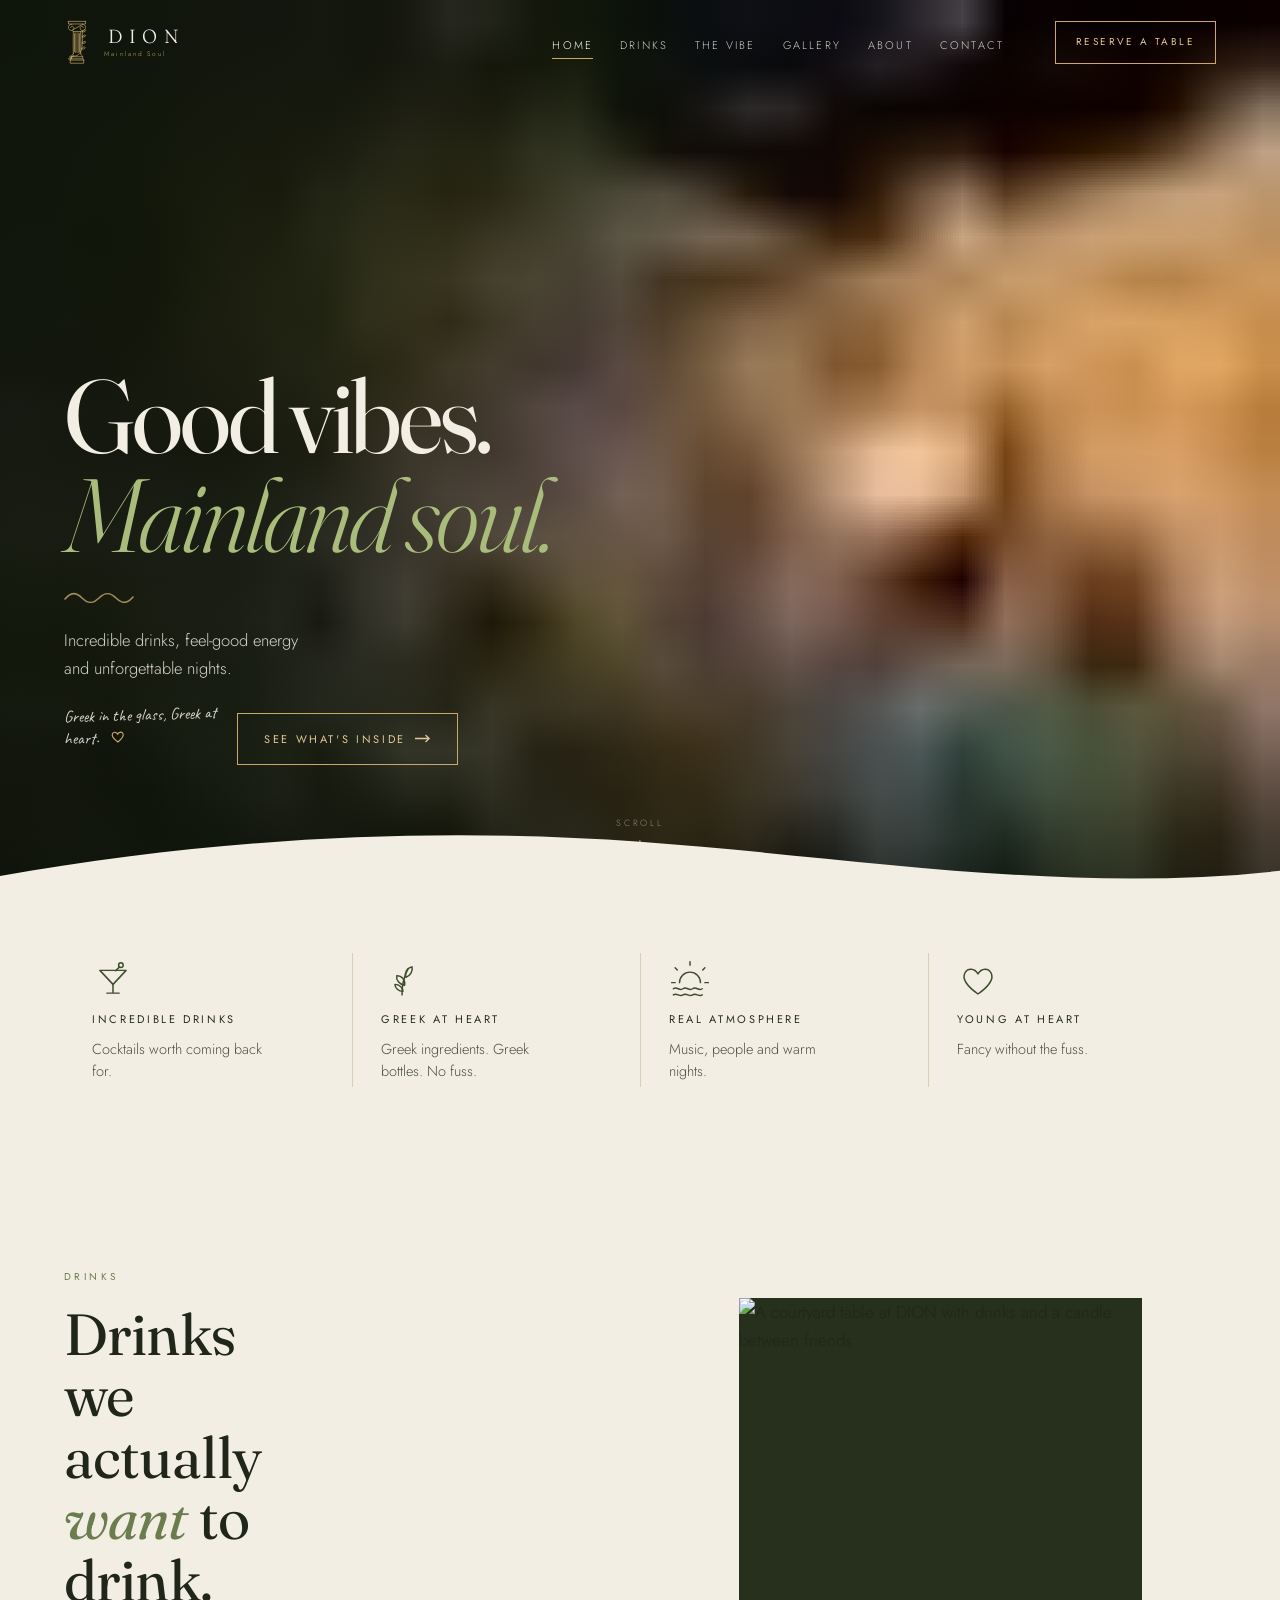
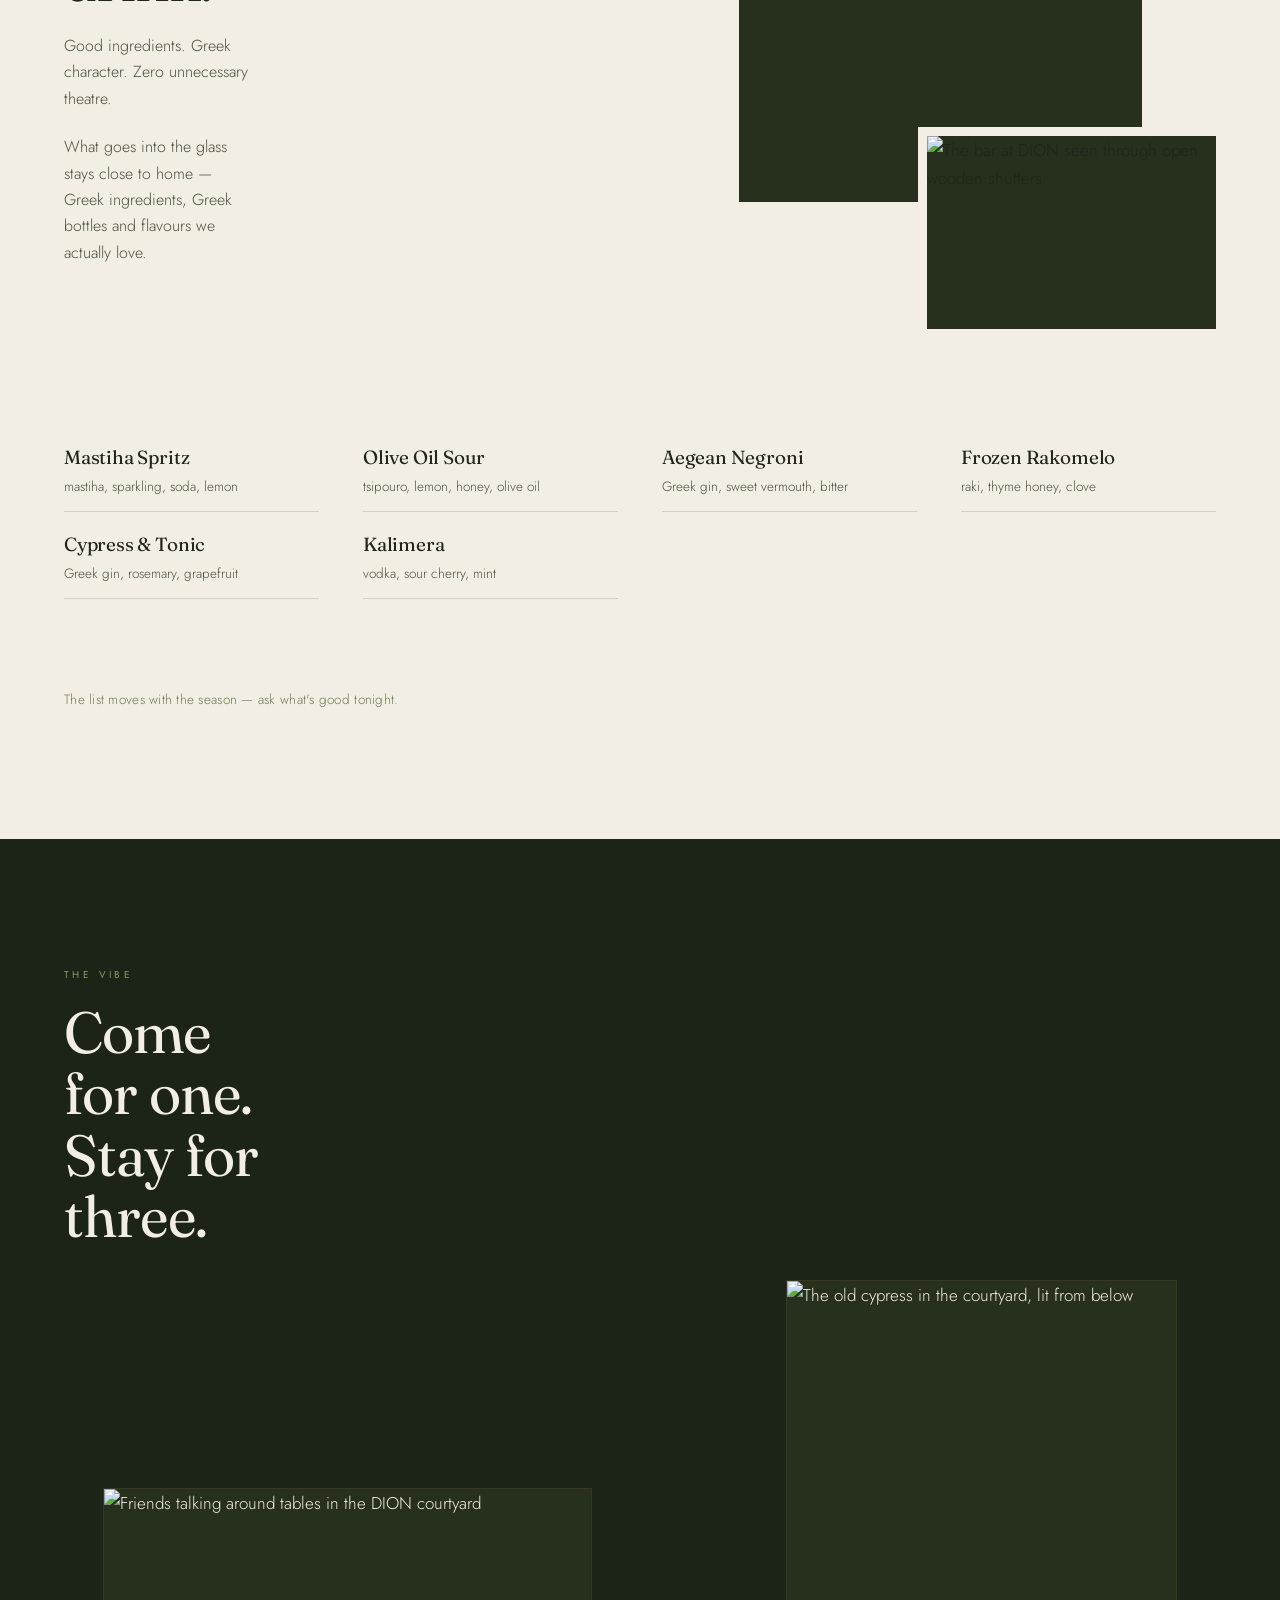
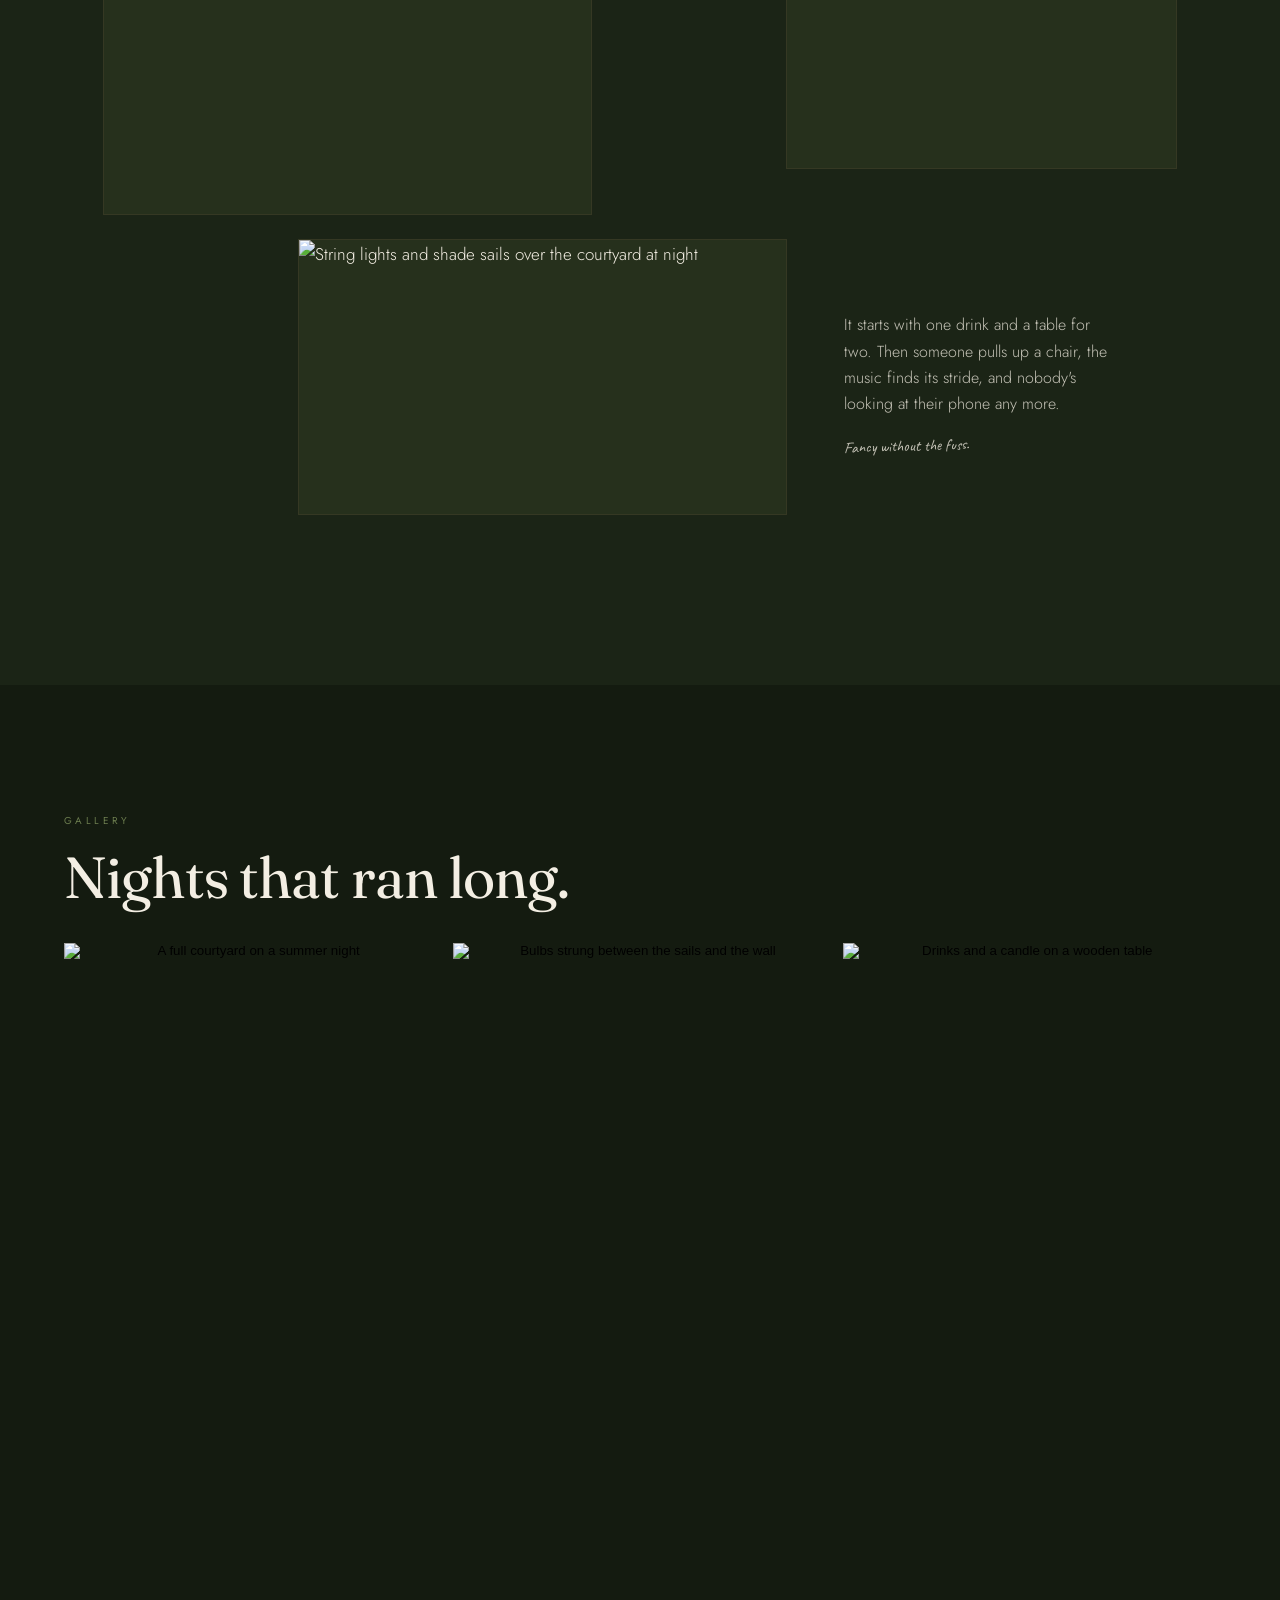
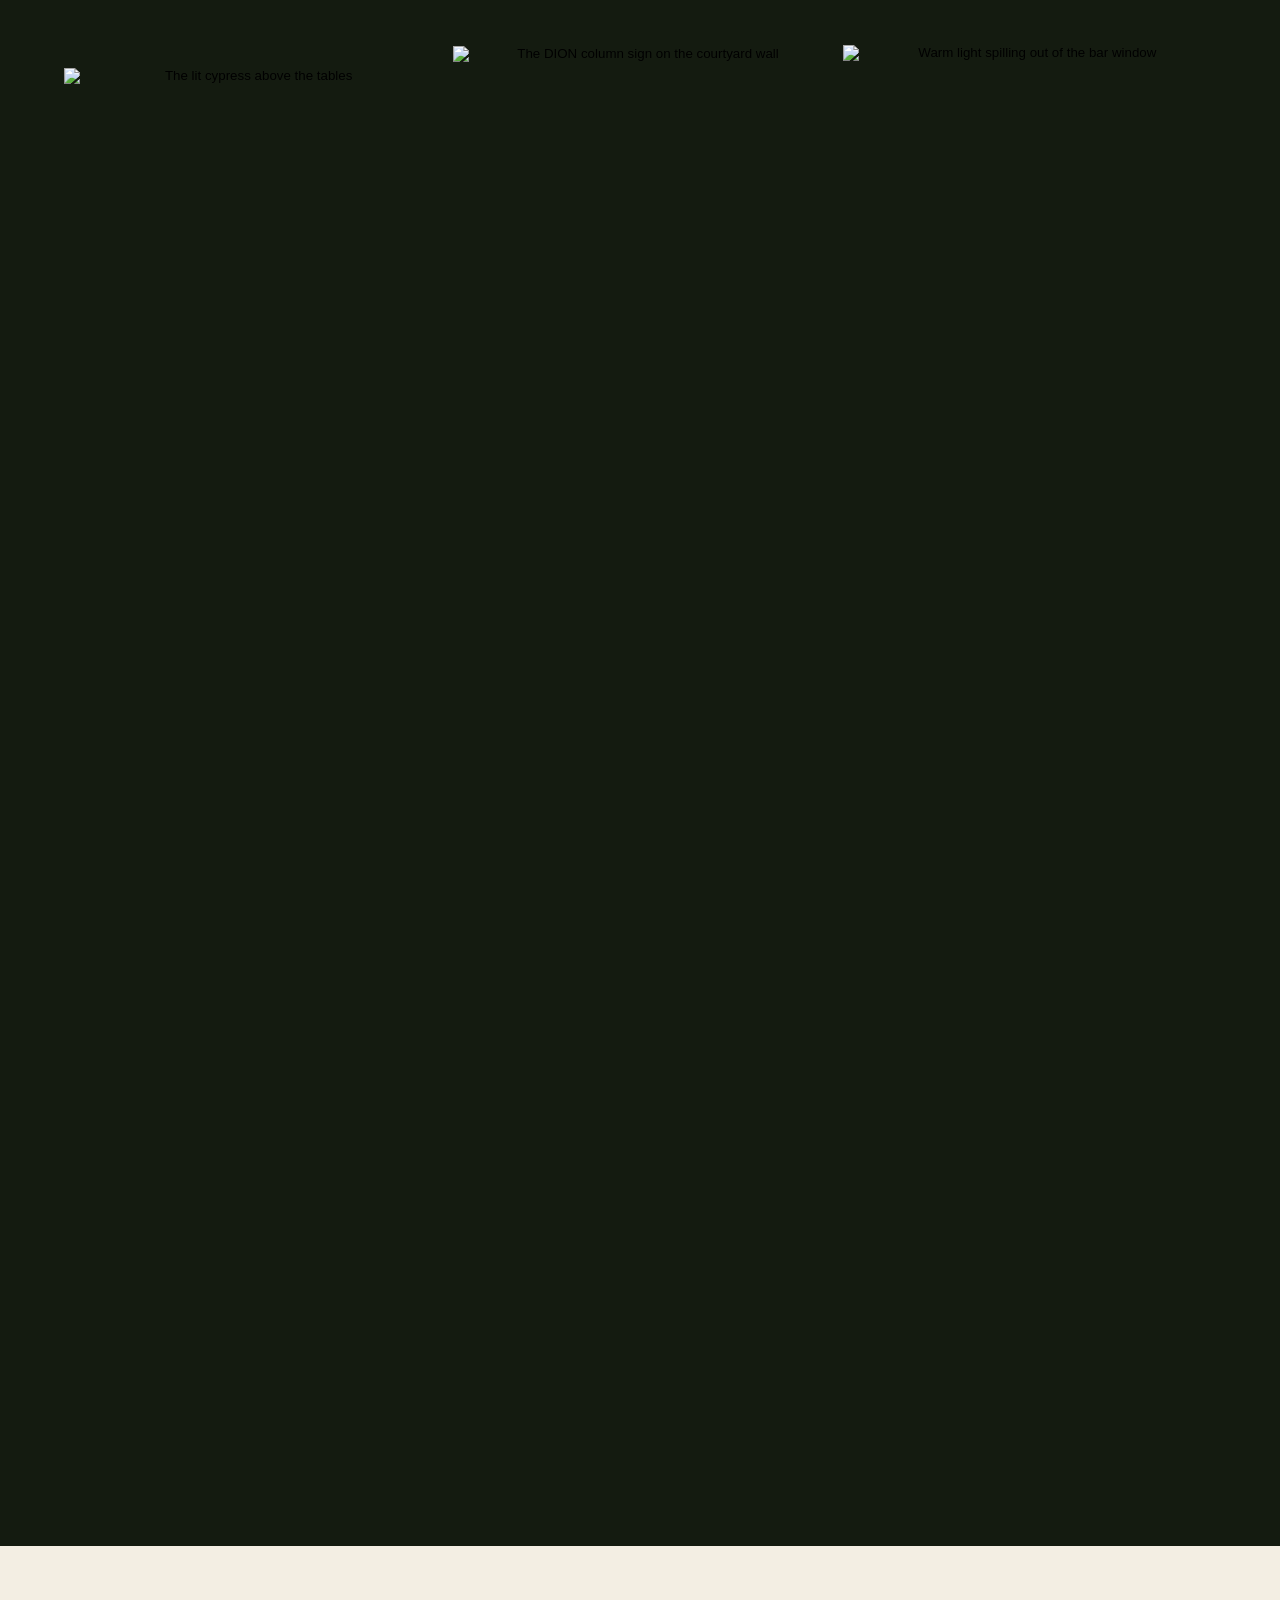
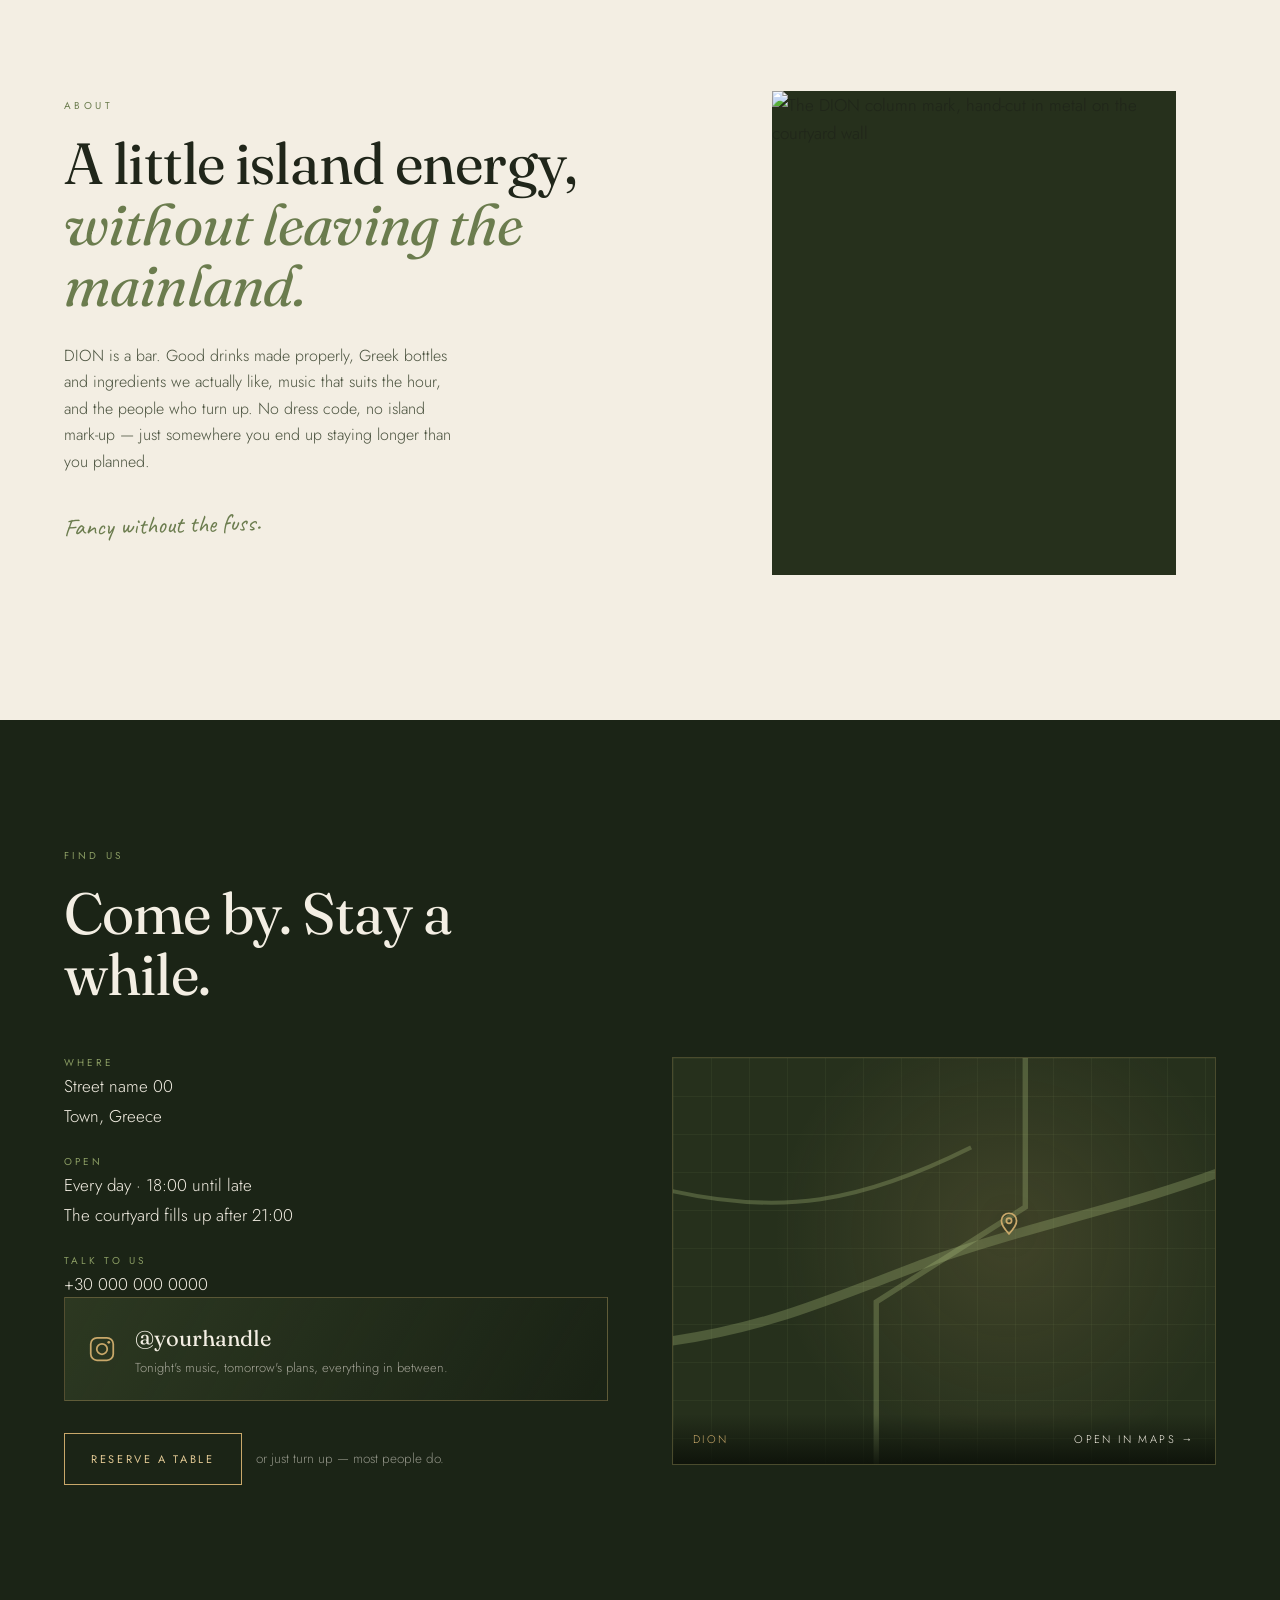
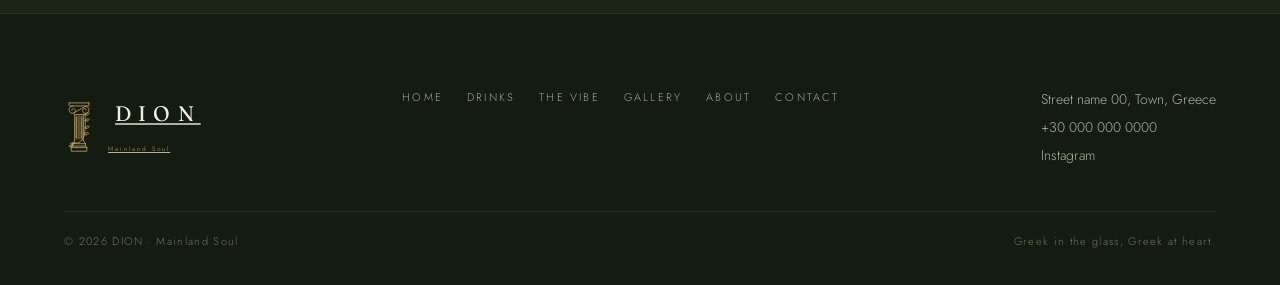
==== index.html @ d7449250 "Add files via upload" ====
<!DOCTYPE html>
<html lang="en">
<head>
<meta charset="utf-8">
<script>document.documentElement.className="js"</script>
<meta name="viewport" content="width=device-width, initial-scale=1, viewport-fit=cover">
<title>DION — Mainland Soul</title>
<meta name="description" content="DION is a bar. Greek drinks, warm nights and good people. Island soul, without leaving the mainland.">
<meta name="theme-color" content="#0B0B0A">
<meta property="og:title" content="DION — Mainland Soul">
<meta property="og:description" content="Incredible drinks, feel-good energy and unforgettable nights.">
<meta property="og:image" content="img/hero-wide-1200.jpg">
<meta property="og:type" content="website">

<!-- Fonts load in the background. Nothing in the entrance depends on them. -->
<link rel="preconnect" href="https://fonts.googleapis.com">
<link rel="preconnect" href="https://fonts.gstatic.com" crossorigin>
<link rel="stylesheet" media="print" onload="this.media='all'"
      href="https://fonts.googleapis.com/css2?family=Fraunces:ital,opsz,wght@0,9..144,300..700;1,9..144,300..600&family=Jost:wght@300;400;500&family=Caveat:wght@500&display=swap">
<noscript><link rel="stylesheet" href="https://fonts.googleapis.com/css2?family=Fraunces:ital,opsz,wght@0,9..144,300..700;1,9..144,300..600&family=Jost:wght@300;400;500&family=Caveat:wght@500&display=swap"></noscript>

<!-- Hero is preloaded, but the entrance never waits on it. -->
<link rel="preload" as="image" href="img/hero-wide.jpg" media="(min-width:1301px)">
<link rel="preload" as="image" href="img/hero-wide-1200.jpg" media="(min-width:641px) and (max-width:1300px)">
<link rel="preload" as="image" href="img/hero-mobile.jpg" media="(max-width:640px)">

<style>
/* ═══════════════════════════════════════════════════════════════════════
   DION — single file. Order matters: entrance styles come first so the
   first paint needs nothing but this stylesheet.
   ═══════════════════════════════════════════════════════════════════════ */

/* ── TOKENS ──────────────────────────────────────────────────────────── */
:root{
  --black:#0B0B0A;
  --olive-950:#141B10;
  --olive-900:#1B2416;
  --olive-800:#26301C;
  --olive-600:#3D4C2C;
  --olive-400:#6B7C4E;
  --sage:#A9BC7B;          /* the friendly green text */
  --sage-dim:#8A9C63;
  --cream:#F3EEE3;
  --cream-2:#E8E1D1;
  --cream-3:#D8CFB9;
  --gold:#C9A86A;
  --gold-lt:#E2C994;
  --gold-dim:#8E7645;
  --ink:#20261A;
  --ink-soft:#4A523E;

  --serif:"Fraunces",Georgia,"Times New Roman",serif;
  --sans:"Jost","Avenir Next","Helvetica Neue",Arial,sans-serif;
  --hand:"Caveat","Bradley Hand",cursive;

  --wrap:1280px;
  --gutter:clamp(20px,5vw,64px);

  /* ─────────────── INTRO TIMING — single source of truth ─────────────── */
  --s1:.40s;   /* abacus + volutes            */
  --s2:.70s;   /* diagonal, neck, shaft       */
  --s3:.95s;   /* flutes                      */
  --s4:1.15s;  /* base                        */
  --s5:1.35s;  /* olive branch                */
  --s6:1.55s;  /* leaves                      */
  --stroke-dur:.55s;
  --word-at:2.05s;
  --word-dur:.75s;
  --doors-at:2.85s;
  --doors-dur:1.15s;
  --door-ease:cubic-bezier(.76,0,.24,1);
  --intro-play:running;      /* JS flips this to `paused` while the hero loads */
}

*,*::before,*::after{box-sizing:border-box}
html{-webkit-text-size-adjust:100%}
body{margin:0;background:var(--olive-900);color:var(--ink);font-family:var(--sans);font-weight:300;
     font-size:clamp(15px,.42vw + 14px,17px);line-height:1.65;overflow-x:hidden}
img{max-width:100%;display:block}
a{color:inherit}
:focus-visible{outline:2px solid var(--gold-lt);outline-offset:3px;border-radius:2px}

/* ═══ 1. THE ENTRANCE ════════════════════════════════════════════════════
   The seed fragment is plain HTML + CSS. If the JavaScript never arrives,
   the whole sequence still runs and still cleans itself up.            */

.entrance{position:fixed;inset:0;z-index:100;display:flex;background:var(--black);
  animation:introRetire 0s linear calc(var(--doors-at) + var(--doors-dur)) forwards;
  animation-play-state:var(--intro-play)}
@keyframes introRetire{to{visibility:hidden;pointer-events:none}}
.entrance.is-done{opacity:0;pointer-events:none;transition:opacity .4s ease}

.door{position:relative;flex:1 0 50%;height:100%;overflow:hidden;background:var(--black);
  animation-duration:var(--doors-dur);animation-delay:var(--doors-at);
  animation-timing-function:var(--door-ease);animation-fill-mode:forwards;
  animation-play-state:var(--intro-play)}
.door--l{animation-name:doorL}
.door--r{animation-name:doorR;transform:translateX(-1px)}   /* kills the centre hairline */
@keyframes doorL{to{transform:translateX(-100.5%)}}
@keyframes doorR{to{transform:translateX(100.5%)}}

/* Both doors carry an identical copy of the mark, pinned to the centre of
   the viewport and clipped by the door. They split when the doors part. */
.door__art{position:absolute;top:50%;width:min(170px,40vw,22vh);
  transform:translate(-50%,-50%);text-align:center}
.door--l .door__art{left:100%}
.door--r .door__art{left:0}

.mark{display:block;width:100%;height:auto;overflow:visible;
  filter:drop-shadow(0 0 7px rgba(201,168,106,.28)) drop-shadow(0 0 22px rgba(201,168,106,.12))}
.door__art{color:var(--gold)}
.mark path{fill:none;stroke:currentColor;stroke-width:2.2;stroke-linecap:round;stroke-linejoin:round;
  vector-effect:non-scaling-stroke}
.draw path{stroke-dasharray:100;stroke-dashoffset:100;
  animation:draw var(--stroke-dur) cubic-bezier(.55,.06,.28,1) both}
.draw .seed{stroke-dashoffset:0;animation:none}   /* visible on the very first paint */
@keyframes draw{to{stroke-dashoffset:0}}
.draw .s1{animation-delay:var(--s1)}
.draw .s2{animation-delay:var(--s2)}
.draw .s3{animation-delay:var(--s3)}
.draw .s4{animation-delay:var(--s4)}
.draw .s5{animation-delay:var(--s5)}
.draw .s6{animation-delay:var(--s6)}

.intro-word{position:absolute;left:50%;top:100%;width:max-content;
  margin-top:clamp(16px,3vh,30px);transform:translateX(-50%);opacity:0;
  animation:wordIn var(--word-dur) cubic-bezier(.2,.7,.3,1) var(--word-at) forwards}
@keyframes wordIn{from{opacity:0;transform:translate(-50%,10px);filter:blur(4px)}
                  to{opacity:1;transform:translate(-50%,0);filter:none}}
.intro-word b{display:block;font-family:var(--serif);font-weight:400;color:var(--gold-lt);
  font-size:clamp(26px,5.4vw,42px);letter-spacing:.42em;text-indent:.42em;line-height:1}
.intro-word i{display:flex;align-items:center;justify-content:center;gap:10px;margin-top:12px;
  font-family:var(--sans);font-style:normal;font-weight:400;color:var(--gold);
  font-size:clamp(8px,1.5vw,10px);letter-spacing:.36em;text-indent:.36em;white-space:nowrap}
.intro-word i::before,.intro-word i::after{content:"";width:clamp(14px,4vw,30px);height:1px;
  background:currentColor;opacity:.55}

.skip{position:fixed;right:max(18px,env(safe-area-inset-right));bottom:max(18px,env(safe-area-inset-bottom));
  z-index:101;background:none;border:0;padding:10px 4px;cursor:pointer;
  font-family:var(--sans);font-size:10px;letter-spacing:.28em;color:var(--gold-dim);
  opacity:0;animation:skipIn .5s ease .9s forwards}
.skip:hover{color:var(--gold-lt)}
@keyframes skipIn{to{opacity:1}}

/* Reduced motion: no drawing, no doors. Mark, then a quiet fade. */
@media (prefers-reduced-motion:reduce){
  .draw path{animation:none;stroke-dashoffset:0}
  .intro-word{animation:none;opacity:1}
  .door{animation:none}
  .hero__media{animation:none}
  .entrance{animation:rmFade .7s ease 1.15s forwards}
  @keyframes rmFade{to{opacity:0;visibility:hidden;pointer-events:none}}
}

/* ═══ 2. SHARED FURNITURE ═══════════════════════════════════════════════ */
.wrap{width:100%;max-width:var(--wrap);margin-inline:auto;padding-inline:var(--gutter)}
.eyebrow{font-size:10px;letter-spacing:.34em;text-transform:uppercase;font-weight:400;
  color:var(--olive-400);margin:0 0 18px}
.section{padding-block:clamp(72px,10vw,132px)}
.section--cream{background:var(--cream);color:var(--ink)}
.section--olive{background:var(--olive-900);color:var(--cream)}
.section--olive .eyebrow{color:var(--sage-dim)}
h1,h2,h3{font-family:var(--serif);font-weight:400;letter-spacing:-.015em;margin:0}
h2{font-size:clamp(30px,5.2vw,58px);line-height:1.06}
h3{font-size:clamp(19px,2vw,24px);line-height:1.2}
.lede{max-width:46ch;font-size:clamp(16px,1.1vw,19px);color:var(--ink-soft)}
.section--olive .lede{color:rgba(243,238,227,.72)}
.hand{font-family:var(--hand);font-size:clamp(19px,2.2vw,25px);color:var(--sage);
  line-height:1.35;transform:rotate(-1.6deg);display:inline-block}

.btn{display:inline-flex;align-items:center;gap:.85em;font-family:var(--sans);font-size:11px;
  font-weight:400;letter-spacing:.24em;text-transform:uppercase;text-decoration:none;
  padding:16px 26px;border:1px solid var(--gold);color:var(--gold-lt);background:none;
  cursor:pointer;transition:background .35s ease,color .35s ease,border-color .35s ease}
.btn:hover{background:var(--gold);color:var(--olive-900);border-color:var(--gold)}
.btn svg{transition:transform .35s ease}
.btn:hover svg{transform:translateX(5px)}
.btn--dark{border-color:var(--olive-600);color:var(--olive-800)}
.btn--dark:hover{background:var(--olive-800);color:var(--cream);border-color:var(--olive-800)}

/* ═══ 3. NAVIGATION ═════════════════════════════════════════════════════ */
.nav{position:fixed;top:0;left:0;right:0;z-index:60;display:flex;align-items:center;
  gap:24px;padding:18px var(--gutter);padding-top:max(18px,env(safe-area-inset-top));
  transition:background .45s ease,backdrop-filter .45s ease,padding .45s ease;color:var(--cream)}
.nav.is-stuck{background:rgba(20,27,16,.93);backdrop-filter:blur(9px);padding-block:12px}
.nav__brand{display:flex;align-items:center;gap:12px;text-decoration:none;margin-right:auto}
.nav__brand svg{width:26px;height:auto;color:var(--gold);flex:none}
.nav__brand span{font-family:var(--serif);font-size:19px;letter-spacing:.34em;text-indent:.34em;
  color:var(--cream);line-height:1}
.nav__brand small{display:block;font-family:var(--sans);font-size:6.5px;letter-spacing:.3em;
  text-indent:.3em;color:var(--gold);margin-top:5px}
.nav__links{display:flex;gap:clamp(14px,2.1vw,30px);list-style:none;margin:0;padding:0}
.nav__links a{position:relative;text-decoration:none;font-size:11px;letter-spacing:.2em;
  text-transform:uppercase;padding-block:6px;color:rgba(243,238,227,.86);transition:color .3s}
.nav__links a::after{content:"";position:absolute;left:0;right:0;bottom:0;height:1px;
  background:var(--gold);transform:scaleX(0);transform-origin:left;transition:transform .4s cubic-bezier(.4,0,.2,1)}
.nav__links a:hover,.nav__links a[aria-current]{color:#fff}
.nav__links a:hover::after,.nav__links a[aria-current]::after{transform:scaleX(1)}
.nav__cta{white-space:nowrap;padding:12px 20px;font-size:10px}
.nav__links .nav__cta{display:none}
.nav__burger{display:none;width:42px;height:42px;border:1px solid rgba(243,238,227,.3);
  background:none;cursor:pointer;padding:0;align-items:center;justify-content:center}
.nav__burger span{display:block;width:17px;height:1px;background:var(--cream);position:relative}
.nav__burger span::before,.nav__burger span::after{content:"";position:absolute;left:0;width:17px;
  height:1px;background:var(--cream);transition:transform .3s}
.nav__burger span::before{top:-5px}.nav__burger span::after{top:5px}
body.menu-open .nav__burger span{background:transparent}
body.menu-open .nav__burger span::before{transform:translateY(5px) rotate(45deg)}
body.menu-open .nav__burger span::after{transform:translateY(-5px) rotate(-45deg)}

@media (max-width:900px){
  .nav__cta{display:none}
  .nav__burger{display:flex}
  .nav__links{position:fixed;inset:0;flex-direction:column;justify-content:center;align-items:center;
    gap:26px;background:var(--olive-950);opacity:0;visibility:hidden;transition:opacity .4s ease,visibility .4s;
    z-index:-1}
  body.menu-open .nav__links{opacity:1;visibility:visible}
  .nav__links a{font-size:15px;letter-spacing:.28em}
  .nav__links li:last-child{margin-top:14px}
  .nav__links .btn{display:inline-flex}
}

/* ═══ 4. HERO ═══════════════════════════════════════════════════════════ */
.hero{position:relative;min-height:100svh;display:flex;align-items:flex-end;
  background:var(--olive-950);overflow:hidden;isolation:isolate}
@supports not (min-height:100svh){.hero{min-height:100vh}}
.hero__media{position:absolute;inset:0;z-index:-2;
  background:#2a2118 center/cover no-repeat;   /* blurred 1KB placeholder, set inline */
  animation:enterZoom var(--doors-dur) var(--door-ease) var(--doors-at) both;
  animation-play-state:var(--intro-play)}
@keyframes enterZoom{from{transform:scale(1.025)}to{transform:scale(1)}}
.hero__media img{width:100%;height:100%;object-fit:cover;object-position:62% 55%}
.js .hero__media img{opacity:0;transition:opacity .9s ease}
.hero__media img.is-loaded{opacity:1}
.hero::before{content:"";position:absolute;inset:0;z-index:-1;
  background:linear-gradient(100deg,rgba(15,21,11,.96) 0%,rgba(17,24,13,.9) 26%,rgba(20,27,16,.55) 48%,rgba(20,27,16,.06) 68%,transparent 82%)}
.hero::after{content:"";position:absolute;inset:0;z-index:-1;
  background:linear-gradient(to top,rgba(12,17,9,.75),transparent 34%)}
.hero__inner{position:relative;width:100%;max-width:var(--wrap);margin-inline:auto;
  padding:0 var(--gutter) clamp(72px,13vh,132px);padding-top:22vh}
.hero h1{color:var(--cream);font-size:clamp(46px,8.4vw,104px);line-height:.96;letter-spacing:-.03em}
.hero h1 em{display:block;font-style:italic;color:var(--sage);font-weight:300}
.squiggle{display:block;width:74px;height:12px;margin:26px 0 24px;color:var(--gold);opacity:.8}
.hero p{max-width:24ch;color:rgba(243,238,227,.88);font-size:clamp(16px,1.3vw,19px);margin:0 0 22px}
.hero .hand{margin-bottom:34px}
.hero .hand svg{display:inline-block;width:15px;height:15px;margin-left:7px;vertical-align:-1px;
  color:var(--gold)}
.scroll-cue{position:absolute;left:50%;bottom:26px;transform:translateX(-50%);z-index:2;
  font-size:9px;letter-spacing:.3em;text-transform:uppercase;color:rgba(243,238,227,.5);
  display:flex;flex-direction:column;align-items:center;gap:9px;text-decoration:none}
.scroll-cue::after{content:"";width:1px;height:34px;background:linear-gradient(var(--gold),transparent);
  animation:cue 2.4s ease-in-out infinite}
@keyframes cue{0%,100%{opacity:.25;transform:scaleY(.55);transform-origin:top}
               50%{opacity:1;transform:scaleY(1);transform-origin:top}}
@media (max-width:900px){
  .hero{align-items:flex-end}
  .hero::before{background:linear-gradient(to top,rgba(14,20,10,.95) 12%,rgba(16,22,12,.72) 42%,rgba(16,22,12,.2) 70%,rgba(10,14,8,.45) 100%)}
  .hero__inner{padding-top:16vh;padding-bottom:96px}
  .hero p{max-width:32ch}
  .scroll-cue{display:none}
}

/* ═══ 5. FEATURE STRIP ══════════════════════════════════════════════════ */
.strip{position:relative;background:var(--cream);margin-top:-1px}
.strip__curve{display:block;width:100%;height:clamp(38px,6vw,80px);margin-top:calc(clamp(38px,6vw,80px) * -1);
  position:relative;z-index:1;color:var(--cream)}
.strip__grid{display:grid;grid-template-columns:repeat(4,1fr);gap:0;
  padding-block:clamp(30px,4.2vw,54px)}
.feat{padding:6px clamp(14px,2.2vw,34px);display:flex;flex-direction:column;align-items:flex-start;gap:12px}
.feat + .feat{border-left:1px solid var(--cream-3)}
.feat svg{width:42px;height:42px;color:var(--olive-600);flex:none}
.feat h3{font-family:var(--sans);font-size:11px;font-weight:400;letter-spacing:.24em;
  text-transform:uppercase;color:var(--olive-800)}
.feat p{margin:0;font-size:14.5px;line-height:1.5;color:var(--ink-soft);max-width:22ch}
@media (max-width:820px){
  .strip__grid{grid-template-columns:repeat(2,1fr);row-gap:34px;padding-block:34px}
  .feat + .feat{border-left:0}
  .feat:nth-child(even){border-left:1px solid var(--cream-3)}
  .feat svg{width:34px;height:34px}
}
@media (max-width:420px){
  .feat{padding-inline:10px}
  .feat p{font-size:13.5px}
}

/* ═══ 6. DRINKS ═════════════════════════════════════════════════════════ */
.drinks{display:grid;grid-template-columns:1.05fr .95fr;gap:clamp(30px,5vw,74px);align-items:start}
.drinks__head{max-width:19ch}
.drinks__head h2 em{font-style:italic;color:var(--olive-400)}
.drinks__note{margin:22px 0 0;max-width:34ch;color:var(--ink-soft)}
.drinks__figs{position:relative;padding-top:12px}
.fig{position:relative;overflow:hidden;background:var(--olive-800)}
.fig img{width:100%;height:100%;object-fit:cover;transition:transform 1.1s cubic-bezier(.2,.6,.2,1)}
.fig:hover img{transform:scale(1.045)}
.fig--tall{aspect-ratio:4/5}
.fig--wide{aspect-ratio:3/2}
.drinks__figs .fig--tall{width:78%}
.drinks__figs .fig--wide{width:56%;margin:-16% 0 0 auto;position:relative;z-index:2;
  outline:9px solid var(--cream)}
.list{list-style:none;margin:34px 0 0;padding:0;grid-column:1/-1;
  display:grid;grid-template-columns:repeat(auto-fit,minmax(250px,1fr));gap:2px 44px}
.list li{display:grid;grid-template-columns:1fr auto;gap:3px 16px;align-items:baseline;
  padding:15px 0;border-bottom:1px solid var(--cream-3)}
.list b{font-family:var(--serif);font-weight:400;font-size:19px;letter-spacing:-.01em}
.list em{grid-column:1/2;font-style:normal;font-size:13.5px;line-height:1.45;color:var(--ink-soft)}
.list i{font-style:normal;font-size:13px;letter-spacing:.08em;color:var(--olive-600)}
.list__foot{grid-column:1/-1;margin:26px 0 0;font-size:13.5px;color:var(--olive-400);
  letter-spacing:.02em}
@media (max-width:880px){
  .drinks{grid-template-columns:1fr;gap:34px}
  .drinks__figs{display:flex;gap:12px;padding-top:0}
  .drinks__figs .fig--tall{width:58%}
  .drinks__figs .fig--wide{width:42%;margin:0;outline:0;align-self:flex-end;aspect-ratio:1}
  .list{margin-top:12px}
}

/* ═══ 7. THE VIBE ═══════════════════════════════════════════════════════ */
.vibe{position:relative}
.vibe__head{max-width:20ch;margin-bottom:clamp(34px,5vw,62px)}
.vibe__head h2{color:var(--cream)}
.vibe__grid{display:grid;grid-template-columns:repeat(12,1fr);gap:18px;align-items:end}
.vibe__grid .fig{outline:1px solid rgba(201,168,106,.15)}
.v1{grid-column:1/7;aspect-ratio:3/2}
.v2{grid-column:8/13;aspect-ratio:4/5;transform:translateY(-46px)}
.v3{grid-column:3/9;aspect-ratio:16/9;transform:translateY(-26px);z-index:2}
.vibe__say{grid-column:9/13;align-self:center;padding-bottom:34px}
.vibe__say p{margin:0;color:rgba(243,238,227,.78);font-size:16px;max-width:30ch}
.vibe__say .hand{margin-top:18px}
@media (max-width:880px){
  .vibe__grid{grid-template-columns:1fr 1fr;gap:12px}
  .v1{grid-column:1/3;aspect-ratio:3/2}
  .v2{grid-column:1/2;transform:none}
  .v3{grid-column:2/3;aspect-ratio:4/5;transform:none}
  .vibe__say{grid-column:1/3;padding:8px 0 0}
}

/* ═══ 8. GALLERY ════════════════════════════════════════════════════════ */
.section--gallery{background:var(--olive-950);color:var(--cream);
  padding-block:clamp(72px,10vw,132px)}
.gal{columns:3;column-gap:16px;margin-top:34px}
.gal button{display:block;width:100%;margin:0 0 16px;padding:0;border:0;background:none;
  cursor:zoom-in;break-inside:avoid;overflow:hidden;position:relative}
.gal img{width:100%;transition:transform 1.2s cubic-bezier(.2,.6,.2,1),filter .6s ease;
  filter:saturate(.96)}
.gal button:hover img{transform:scale(1.05);filter:saturate(1.06)}
@media (max-width:880px){.gal{columns:2;column-gap:10px}.gal button{margin-bottom:10px}}

.lightbox{position:fixed;inset:0;z-index:90;display:flex;align-items:center;justify-content:center;
  background:rgba(8,10,7,.94);padding:22px;opacity:0;visibility:hidden;transition:opacity .35s ease,visibility .35s}
.lightbox.is-open{opacity:1;visibility:visible}
.lightbox img{max-width:100%;max-height:88vh;object-fit:contain;box-shadow:0 30px 90px rgba(0,0,0,.6)}
.lightbox button{position:absolute;top:16px;right:20px;background:none;border:0;color:var(--cream);
  font-size:26px;line-height:1;cursor:pointer;padding:10px}

/* ═══ 9. ABOUT ══════════════════════════════════════════════════════════ */
.about{display:grid;grid-template-columns:1.1fr .9fr;gap:clamp(30px,6vw,80px);align-items:center}
.about h2{max-width:15ch}
.about h2 em{font-style:italic;color:var(--olive-400)}
.about__body p{max-width:44ch}
.about__body .hand{margin-top:18px;color:var(--olive-400)}
.about .fig{aspect-ratio:5/6}
@media (max-width:880px){.about{grid-template-columns:1fr;gap:28px}.about .fig{aspect-ratio:3/2}}

/* ═══ 10. CONTACT ═══════════════════════════════════════════════════════ */
.contact{display:grid;grid-template-columns:1fr 1fr;gap:clamp(28px,5vw,64px)}
.facts{list-style:none;margin:0;padding:0;display:grid;gap:26px}
.facts li{display:grid;gap:5px}
.facts dt,.facts h3{font-family:var(--sans);font-size:10px;letter-spacing:.3em;text-transform:uppercase;
  color:var(--sage-dim);font-weight:400}
.facts p,.facts a{margin:0;color:var(--cream);text-decoration:none;font-size:17px;line-height:1.5}
.facts a:hover{color:var(--gold-lt)}
.ig{display:flex;align-items:center;gap:18px;padding:22px;text-decoration:none;
  border:1px solid rgba(201,168,106,.32);background:linear-gradient(120deg,rgba(61,76,44,.5),rgba(20,27,16,.2));
  transition:border-color .4s ease,transform .4s ease,background .4s ease}
.ig:hover{border-color:var(--gold);transform:translateY(-2px);background:linear-gradient(120deg,rgba(61,76,44,.75),rgba(20,27,16,.3))}
.ig svg{width:30px;height:30px;color:var(--gold);flex:none}
.ig b{display:block;font-family:var(--serif);font-size:22px;font-weight:400;color:var(--cream)}
.ig span{font-size:13px;color:rgba(243,238,227,.62)}
.map{display:block;position:relative;overflow:hidden;aspect-ratio:4/3;text-decoration:none;
  border:1px solid rgba(201,168,106,.22);background:
    radial-gradient(circle at 62% 44%,rgba(201,168,106,.16),transparent 58%),var(--olive-800)}
.map__grid{position:absolute;inset:0;opacity:.5;
  background-image:linear-gradient(rgba(169,188,123,.13) 1px,transparent 1px),
                   linear-gradient(90deg,rgba(169,188,123,.13) 1px,transparent 1px);
  background-size:38px 38px}
.map__road{position:absolute;inset:0;color:rgba(169,188,123,.3)}
.map__pin{position:absolute;top:44%;left:62%;transform:translate(-50%,-100%);color:var(--gold);
  display:flex;flex-direction:column;align-items:center;gap:6px}
.map__pin svg{width:26px;height:26px;filter:drop-shadow(0 3px 10px rgba(0,0,0,.5))}
.map__label{position:absolute;left:0;right:0;bottom:0;padding:16px 20px;display:flex;
  justify-content:space-between;align-items:baseline;gap:14px;
  background:linear-gradient(transparent,rgba(12,17,9,.9));color:var(--cream);
  font-size:11px;letter-spacing:.22em;text-transform:uppercase}
.map__label em{font-style:normal;color:var(--gold)}
.contact__cta{margin-top:32px;display:flex;flex-wrap:wrap;gap:14px;align-items:center}
@media (max-width:880px){.contact{grid-template-columns:1fr}}

/* ═══ 11. FOOTER ════════════════════════════════════════════════════════ */
.foot{background:var(--olive-950);color:rgba(243,238,227,.7);
  padding:clamp(46px,6vw,74px) 0 34px;border-top:1px solid rgba(201,168,106,.14)}
.foot__top{display:flex;flex-wrap:wrap;gap:38px 60px;justify-content:space-between}
.foot__brand{display:flex;align-items:center;gap:14px}
.foot__brand svg{width:30px;color:var(--gold)}
.foot__brand b{display:block;font-family:var(--serif);font-weight:400;font-size:21px;
  letter-spacing:.34em;text-indent:.34em;color:var(--cream)}
.foot__brand small{font-size:6.5px;letter-spacing:.3em;text-indent:.3em;color:var(--gold)}
.foot nav{display:flex;flex-wrap:wrap;gap:8px 24px}
.foot nav a{text-decoration:none;font-size:11px;letter-spacing:.2em;text-transform:uppercase;
  color:rgba(243,238,227,.66)}
.foot nav a:hover{color:var(--gold-lt)}
.foot__col{display:grid;gap:5px;font-size:14px}
.foot__col a{text-decoration:none}
.foot__col a:hover{color:var(--gold-lt)}
.foot__base{margin-top:44px;padding-top:20px;border-top:1px solid rgba(243,238,227,.09);
  display:flex;flex-wrap:wrap;gap:8px 20px;justify-content:space-between;
  font-size:11px;letter-spacing:.12em;color:rgba(243,238,227,.42)}

/* ═══ 12. REVEALS ═══════════════════════════════════════════════════════ */
.rv{opacity:0;transform:translateY(14px);
  transition:opacity .9s cubic-bezier(.2,.7,.3,1),transform .9s cubic-bezier(.2,.7,.3,1)}
.rv.in{opacity:1;transform:none}
.rv:nth-child(2){transition-delay:.07s}
.rv:nth-child(3){transition-delay:.14s}
.rv:nth-child(4){transition-delay:.21s}
@media (prefers-reduced-motion:reduce){
  .rv{opacity:1;transform:none;transition:none}
  .fig img,.gal img{transition:none}
  .scroll-cue::after{animation:none}
  html{scroll-behavior:auto}
}
@media (prefers-reduced-motion:no-preference){html{scroll-behavior:smooth}}
.rv-fade{opacity:0;transition:opacity 1.1s cubic-bezier(.2,.7,.3,1) .1s}
.rv-fade.in{opacity:1}
@media (prefers-reduced-motion:reduce){.rv-fade{opacity:1;transition:none}}
.contact{margin-top:clamp(30px,4vw,52px)}
.intro-lock{overflow:hidden}
.intro-over .hero__media{animation:none}
.gal button:focus-visible{outline-offset:-4px}
</style>
</head>
<body>

<!-- ═══ THE MARK ═══════════════════════════════════════════════════════════
     Traced from the real DION sign on the courtyard wall. If you have the
     original vector from whoever made the sign, replace the paths in this
     one <symbol> and in the two .door__art copies below.              ═══ -->
<svg width="0" height="0" style="position:absolute" aria-hidden="true"><symbol id="dion-mark" viewBox="0 0 100 190">
  <g fill="none" stroke="currentColor" stroke-width="2.6" stroke-linecap="round" stroke-linejoin="round">
    <path d="M17 13 H83"/><path d="M83 13 V23 H17 V13"/>
    <path d="M30 24 C22 24 17 29 17 36 C17 43 22 48 29 48 C34 48 38 44 38 39 C38 35 35 32 31 32 C28 32 26 34 26 37"/>
    <path d="M70 24 C78 24 83 29 83 36 C83 43 78 48 71 48 C66 48 62 44 62 39 C62 35 65 32 69 32 C72 32 74 34 74 37"/>
    <path d="M31 47 L69 26"/><path d="M35 52 H65"/>
    <path d="M36 52 C35 76 35 112 36 138"/><path d="M64 52 C65 76 65 112 64 138"/>
    <path d="M43 57 V133 M50 57 V133 M57 57 V133 M40 61 V129 M60 61 V129"/>
    <path d="M35 138 C33 143 31 146 28 149 H72 C69 146 67 143 65 138"/>
    <path d="M28 149 V157 H72 V149"/><path d="M28 157 C27 159 26 161 24 162 M72 157 C73 159 74 161 76 162"/>
    <path d="M24 162 H76 M24 162 V174 H76 V162"/>
    <path d="M36 146 C50 150 64 138 68 118 C72 98 71 70 70 50"/>
    <path d="M68 118 C73 111 79 110 82 114 C78 120 72 122 68 118 Z"/>
    <path d="M70 96 C75 89 81 88 84 92 C80 98 74 100 70 96 Z"/>
    <path d="M70 72 C75 65 81 64 84 68 C80 74 74 76 70 72 Z"/>
    <path d="M70 52 C75 45 81 44 84 48 C80 54 74 56 70 52 Z"/>
    <path d="M36 146 C31 149 27 154 26 159"/>
    <path d="M33 148 C29 144 24 145 22 149 C26 153 31 152 33 148 Z"/>
    <path d="M28 155 C24 152 19 153 17 157 C21 161 26 160 28 155 Z"/>
  </g>
</symbol></svg>

<!-- ═══ THE ENTRANCE ═══════════════════════════════════════════════════════
     Two doors, each holding an identical half of the mark. The .seed paths
     are drawn by the browser on the first paint — no JavaScript, no image
     request. Keep the two copies identical.                           ═══ -->
<div class="entrance" id="entrance" role="presentation">

  <div class="door door--l">
    <div class="door__art">
      <svg class="mark draw" viewBox="0 0 100 190" aria-hidden="true">
        <path class="seed" pathLength="100" d="M17 13 H83"/>
        <path class="seed" pathLength="100" d="M70 24 C78 24 83 29 83 36"/>
        <path class="s1" pathLength="100" d="M83 13 V23 H17 V13"/>
        <path class="s1" pathLength="100" d="M83 36 C83 43 78 48 71 48 C66 48 62 44 62 39 C62 35 65 32 69 32 C72 32 74 34 74 37"/>
        <path class="s1" pathLength="100" d="M30 24 C22 24 17 29 17 36 C17 43 22 48 29 48 C34 48 38 44 38 39 C38 35 35 32 31 32 C28 32 26 34 26 37"/>
        <path class="s2" pathLength="100" d="M31 47 L69 26"/>
        <path class="s2" pathLength="100" d="M35 52 H65"/>
        <path class="s2" pathLength="100" d="M36 52 C35 76 35 112 36 138"/>
        <path class="s2" pathLength="100" d="M64 52 C65 76 65 112 64 138"/>
        <path class="s3" pathLength="100" d="M43 57 V133 M50 57 V133 M57 57 V133 M40 61 V129 M60 61 V129"/>
        <path class="s4" pathLength="100" d="M35 138 C33 143 31 146 28 149 H72 C69 146 67 143 65 138"/>
        <path class="s4" pathLength="100" d="M28 149 V157 H72 V149"/>
        <path class="s4" pathLength="100" d="M28 157 C27 159 26 161 24 162 M72 157 C73 159 74 161 76 162"/>
        <path class="s4" pathLength="100" d="M24 162 H76 M24 162 V174 H76 V162"/>
        <path class="s5" pathLength="100" d="M36 146 C50 150 64 138 68 118 C72 98 71 70 70 50"/>
        <path class="s5" pathLength="100" d="M36 146 C31 149 27 154 26 159"/>
        <path class="s6" pathLength="100" d="M68 118 C73 111 79 110 82 114 C78 120 72 122 68 118 Z"/>
        <path class="s6" pathLength="100" d="M70 96 C75 89 81 88 84 92 C80 98 74 100 70 96 Z"/>
        <path class="s6" pathLength="100" d="M70 72 C75 65 81 64 84 68 C80 74 74 76 70 72 Z"/>
        <path class="s6" pathLength="100" d="M70 52 C75 45 81 44 84 48 C80 54 74 56 70 52 Z"/>
        <path class="s6" pathLength="100" d="M33 148 C29 144 24 145 22 149 C26 153 31 152 33 148 Z"/>
        <path class="s6" pathLength="100" d="M28 155 C24 152 19 153 17 157 C21 161 26 160 28 155 Z"/>
      </svg>
      <div class="intro-word"><b>DION</b><i>Mainland Soul</i></div>
    </div>
  </div>

  <div class="door door--r">
    <div class="door__art">
      <svg class="mark draw" viewBox="0 0 100 190" aria-hidden="true">
        <path class="seed" pathLength="100" d="M17 13 H83"/>
        <path class="seed" pathLength="100" d="M70 24 C78 24 83 29 83 36"/>
        <path class="s1" pathLength="100" d="M83 13 V23 H17 V13"/>
        <path class="s1" pathLength="100" d="M83 36 C83 43 78 48 71 48 C66 48 62 44 62 39 C62 35 65 32 69 32 C72 32 74 34 74 37"/>
        <path class="s1" pathLength="100" d="M30 24 C22 24 17 29 17 36 C17 43 22 48 29 48 C34 48 38 44 38 39 C38 35 35 32 31 32 C28 32 26 34 26 37"/>
        <path class="s2" pathLength="100" d="M31 47 L69 26"/>
        <path class="s2" pathLength="100" d="M35 52 H65"/>
        <path class="s2" pathLength="100" d="M36 52 C35 76 35 112 36 138"/>
        <path class="s2" pathLength="100" d="M64 52 C65 76 65 112 64 138"/>
        <path class="s3" pathLength="100" d="M43 57 V133 M50 57 V133 M57 57 V133 M40 61 V129 M60 61 V129"/>
        <path class="s4" pathLength="100" d="M35 138 C33 143 31 146 28 149 H72 C69 146 67 143 65 138"/>
        <path class="s4" pathLength="100" d="M28 149 V157 H72 V149"/>
        <path class="s4" pathLength="100" d="M28 157 C27 159 26 161 24 162 M72 157 C73 159 74 161 76 162"/>
        <path class="s4" pathLength="100" d="M24 162 H76 M24 162 V174 H76 V162"/>
        <path class="s5" pathLength="100" d="M36 146 C50 150 64 138 68 118 C72 98 71 70 70 50"/>
        <path class="s5" pathLength="100" d="M36 146 C31 149 27 154 26 159"/>
        <path class="s6" pathLength="100" d="M68 118 C73 111 79 110 82 114 C78 120 72 122 68 118 Z"/>
        <path class="s6" pathLength="100" d="M70 96 C75 89 81 88 84 92 C80 98 74 100 70 96 Z"/>
        <path class="s6" pathLength="100" d="M70 72 C75 65 81 64 84 68 C80 74 74 76 70 72 Z"/>
        <path class="s6" pathLength="100" d="M70 52 C75 45 81 44 84 48 C80 54 74 56 70 52 Z"/>
        <path class="s6" pathLength="100" d="M33 148 C29 144 24 145 22 149 C26 153 31 152 33 148 Z"/>
        <path class="s6" pathLength="100" d="M28 155 C24 152 19 153 17 157 C21 161 26 160 28 155 Z"/>
      </svg>
      <div class="intro-word"><b>DION</b><i>Mainland Soul</i></div>
    </div>
  </div>

</div>
<button class="skip" id="skip" type="button">Skip</button>

<!-- ═══ NAVIGATION ══════════════════════════════════════════════════════ -->
<header class="nav" id="nav">
  <a class="nav__brand" href="#top" aria-label="DION, home">
    <svg viewBox="0 0 100 190" aria-hidden="true"><use href="#dion-mark"/></svg>
    <span>DION<small>Mainland Soul</small></span>
  </a>
  <button class="nav__burger" id="burger" type="button" aria-label="Menu" aria-expanded="false"><span></span></button>
  <ul class="nav__links" id="menu">
    <li><a href="#top">Home</a></li>
    <li><a href="#drinks">Drinks</a></li>
    <li><a href="#vibe">The Vibe</a></li>
    <li><a href="#gallery">Gallery</a></li>
    <li><a href="#about">About</a></li>
    <li><a href="#contact">Contact</a></li>
    <li><a class="btn nav__cta" href="#contact" data-cta>Reserve a table</a></li>
  </ul>
  <a class="btn nav__cta" href="#contact" data-cta>Reserve a table</a>
</header>

<!-- ═══ HERO ═══════════════════════════════════════════════════════════ -->
<main id="top">
<section class="hero" data-nav="#top">
  <picture class="hero__media" id="heroMedia"
           style="background-image:url([data-uri])">
    <source media="(max-width:640px)" srcset="img/hero-mobile.jpg">
    <source media="(max-width:1300px)" srcset="img/hero-wide-1200.jpg">
    <img id="heroImg" src="img/hero-wide.jpg" fetchpriority="high" decoding="async"
         alt="The DION courtyard on a summer night — string lights over full tables and the bar glowing through open shutters">
  </picture>

  <div class="hero__inner">
    <h1>Good vibes.<em>Mainland soul.</em></h1>
    <svg class="squiggle" viewBox="0 0 74 12" fill="none" stroke="currentColor" stroke-width="1.6" stroke-linecap="round" aria-hidden="true">
      <path d="M1 8C7 1 12 1 18 7c6 6 11 6 17 0 6-6 11-6 17 0 6 6 11 6 17-1"/>
    </svg>
    <p>Incredible drinks, feel-good energy and unforgettable nights.</p>
    <p class="hand">Greek in the glass, Greek at heart.
      <svg viewBox="0 0 24 24" fill="none" stroke="currentColor" stroke-width="1.8" aria-hidden="true">
        <path d="M12 21C4 15 2 11 3.6 7.7 5.2 4.4 9.6 4.6 12 8.4c2.4-3.8 6.8-4 8.4-.7C22 11 20 15 12 21Z"/>
      </svg>
    </p>
    <a class="btn" href="#drinks">See what's inside
      <svg width="16" height="9" viewBox="0 0 16 9" fill="none" stroke="currentColor" stroke-width="1.3" aria-hidden="true">
        <path d="M0 4.5h14M10.5 1l3.6 3.5-3.6 3.5"/></svg>
    </a>
  </div>

  <a class="scroll-cue" href="#drinks" aria-hidden="true" tabindex="-1">Scroll</a>
</section>

<!-- ═══ FEATURE STRIP ══════════════════════════════════════════════════ -->
<svg class="strip__curve" viewBox="0 0 1440 90" preserveAspectRatio="none" aria-hidden="true">
  <path fill="currentColor" d="M0 62C240 18 480 4 720 22s480 62 720 34v34H0V62Z"/>
</svg>
<section class="strip">
  <div class="wrap strip__grid">
    <div class="feat rv">
      <svg viewBox="0 0 48 48" fill="none" stroke="currentColor" stroke-width="1.7" stroke-linecap="round" stroke-linejoin="round" aria-hidden="true">
        <path d="M9 13h30L24 29 9 13Z"/><path d="M24 29v9M17 39h14"/><path d="M31.5 9c-1.5 1.5-3 3-4.5 4.5"/><circle cx="33" cy="7" r="2.6"/>
      </svg>
      <h3>Incredible drinks</h3>
      <p>Cocktails worth coming back for.</p>
    </div>
    <div class="feat rv">
      <svg viewBox="0 0 48 48" fill="none" stroke="currentColor" stroke-width="1.7" stroke-linecap="round" stroke-linejoin="round" aria-hidden="true">
        <path d="M24 41c0-11 2-21 7-30"/>
        <path d="M27 30c-6-1-10-6-9-11 6 0 10 5 9 11Z"/>
        <path d="M28.5 21c5-2 8-7 7-12-6 1-9 7-7 12Z"/>
        <path d="M25 37c-5 0-9-4-9-8 5 0 9 4 9 8Z"/>
      </svg>
      <h3>Greek at heart</h3>
      <p>Greek ingredients. Greek bottles. No fuss.</p>
    </div>
    <div class="feat rv">
      <svg viewBox="0 0 48 48" fill="none" stroke="currentColor" stroke-width="1.7" stroke-linecap="round" stroke-linejoin="round" aria-hidden="true">
        <path d="M12 27a12 12 0 0 1 24 0"/><path d="M24 7v-4M9.5 12.5 7 10M38.5 12.5 41 10M7 27H3M45 27h-4"/>
        <path d="M5 34c4-3 7 3 11 0s7 3 11 0 7 3 11 0"/><path d="M5 41c4-3 7 3 11 0s7 3 11 0 7 3 11 0"/>
      </svg>
      <h3>Real atmosphere</h3>
      <p>Music, people and warm nights.</p>
    </div>
    <div class="feat rv">
      <svg viewBox="0 0 48 48" fill="none" stroke="currentColor" stroke-width="1.7" stroke-linecap="round" stroke-linejoin="round" aria-hidden="true">
        <path d="M24 40C10 30 6 22 9 16c3-6 11-6 15 1 4-7 12-7 15-1 3 6-1 14-15 24Z"/>
      </svg>
      <h3>Young at heart</h3>
      <p>Fancy without the fuss.</p>
    </div>
  </div>
</section>

<!-- ═══ DRINKS ═════════════════════════════════════════════════════════ -->
<section class="section section--cream" id="drinks" data-nav="#drinks">
  <div class="wrap drinks">
    <div class="drinks__head rv">
      <p class="eyebrow">Drinks</p>
      <h2>Drinks we actually <em>want</em> to drink.</h2>
      <p class="drinks__note lede">Good ingredients. Greek character. Zero unnecessary theatre.</p>
      <p class="drinks__note lede">What goes into the glass stays close to home — Greek ingredients,
        Greek bottles and flavours we actually love.</p>
    </div>

    <div class="drinks__figs rv">
      <figure class="fig fig--tall">
        <img src="img/g-table.jpg" width="1200" height="686" loading="lazy" decoding="async"
             alt="A courtyard table at DION with drinks and a candle between friends">
      </figure>
      <figure class="fig fig--wide">
        <img src="img/g-bar.jpg" width="900" height="869" loading="lazy" decoding="async"
             alt="The bar at DION seen through open wooden shutters">
      </figure>
    </div>

    <ul class="list" id="drinkList"></ul>
    <p class="list__foot" id="drinkFoot"></p>
  </div>
</section>

<!-- ═══ THE VIBE ═══════════════════════════════════════════════════════ -->
<section class="section section--olive" id="vibe" data-nav="#vibe">
  <div class="wrap">
    <div class="vibe__head rv">
      <p class="eyebrow">The vibe</p>
      <h2>Come for one. Stay for three.</h2>
    </div>
    <div class="vibe__grid">
      <figure class="fig v1 rv">
        <img src="img/g-crowd.jpg" width="1200" height="709" loading="lazy" decoding="async"
             alt="Friends talking around tables in the DION courtyard">
      </figure>
      <figure class="fig v2 rv-fade">
        <img src="img/g-tree.jpg" width="900" height="1350" loading="lazy" decoding="async"
             alt="The old cypress in the courtyard, lit from below">
      </figure>
      <figure class="fig v3 rv-fade">
        <img src="img/g-lights.jpg" width="1200" height="687" loading="lazy" decoding="async"
             alt="String lights and shade sails over the courtyard at night">
      </figure>
      <div class="vibe__say rv">
        <p>It starts with one drink and a table for two. Then someone pulls up a chair,
          the music finds its stride, and nobody's looking at their phone any more.</p>
        <p class="hand">Fancy without the fuss.</p>
      </div>
    </div>
  </div>
</section>

<!-- ═══ GALLERY ════════════════════════════════════════════════════════ -->
<section class="section section--gallery" id="gallery" data-nav="#gallery">
  <div class="wrap">
    <p class="eyebrow rv">Gallery</p>
    <h2 class="rv" style="max-width:16ch">Nights that ran long.</h2>
    <div class="gal">
      <button type="button" data-full="img/g-crowd.jpg"><img src="img/g-crowd.jpg" width="1200" height="709" loading="lazy" decoding="async" alt="A full courtyard on a summer night"></button>
      <button type="button" data-full="img/g-tree.jpg"><img src="img/g-tree.jpg" width="900" height="1350" loading="lazy" decoding="async" alt="The lit cypress above the tables"></button>
      <button type="button" data-full="img/g-lights.jpg"><img src="img/g-lights.jpg" width="1200" height="687" loading="lazy" decoding="async" alt="Bulbs strung between the sails and the wall"></button>
      <button type="button" data-full="img/g-sign.jpg"><img src="img/g-sign.jpg" width="900" height="707" loading="lazy" decoding="async" alt="The DION column sign on the courtyard wall"></button>
      <button type="button" data-full="img/g-table.jpg"><img src="img/g-table.jpg" width="1200" height="686" loading="lazy" decoding="async" alt="Drinks and a candle on a wooden table"></button>
      <button type="button" data-full="img/g-bar.jpg"><img src="img/g-bar.jpg" width="900" height="869" loading="lazy" decoding="async" alt="Warm light spilling out of the bar window"></button>
    </div>
  </div>
</section>

<!-- ═══ ABOUT ══════════════════════════════════════════════════════════ -->
<section class="section section--cream" id="about" data-nav="#about">
  <div class="wrap about">
    <div class="about__body rv">
      <p class="eyebrow">About</p>
      <h2>A little island energy, <em>without leaving the mainland.</em></h2>
      <p class="lede" style="margin-top:26px">DION is a bar. Good drinks made properly, Greek bottles
        and ingredients we actually like, music that suits the hour, and the people who turn up.
        No dress code, no island mark-up — just somewhere you end up staying longer than you planned.</p>
      <p class="hand">Fancy without the fuss.</p>
    </div>
    <figure class="fig rv">
      <img src="img/g-sign.jpg" width="900" height="707" loading="lazy" decoding="async"
           alt="The DION column mark, hand-cut in metal on the courtyard wall">
    </figure>
  </div>
</section>

<!-- ═══ CONTACT ════════════════════════════════════════════════════════ -->
<section class="section section--olive" id="contact" data-nav="#contact">
  <div class="wrap">
    <p class="eyebrow rv">Find us</p>
    <h2 class="rv" style="color:var(--cream);max-width:13ch">Come by. Stay a while.</h2>

    <div class="contact">
      <div class="rv">
        <ul class="facts">
          <li><h3>Where</h3>
            <p id="cAddr1">Street name 00</p>
            <p id="cAddr2">Town, Greece</p></li>
          <li><h3>Open</h3>
            <p id="cHours1">Every day · 18:00 until late</p>
            <p id="cHours2">The courtyard fills up after 21:00</p></li>
          <li><h3>Talk to us</h3>
            <a id="cPhone" href="tel:+300000000000">+30 000 000 0000</a></li>
        </ul>

        <a class="ig" id="cIg" href="https://instagram.com/" target="_blank" rel="noopener">
          <svg viewBox="0 0 24 24" fill="none" stroke="currentColor" stroke-width="1.4" aria-hidden="true">
            <rect x="3" y="3" width="18" height="18" rx="5"/><circle cx="12" cy="12" r="4.2"/><circle cx="17.4" cy="6.6" r="1.1" fill="currentColor" stroke="none"/>
          </svg>
          <span><b id="cIgHandle">@yourhandle</b><span>Tonight's music, tomorrow's plans, everything in between.</span></span>
        </a>

        <div class="contact__cta">
          <a class="btn" href="tel:+300000000000" data-cta data-phone>Reserve a table</a>
          <span style="font-size:13.5px;color:rgba(243,238,227,.55)">or just turn up — most people do.</span>
        </div>
      </div>

      <a class="map rv" id="cMap" href="https://www.google.com/maps" target="_blank" rel="noopener" aria-label="Open DION in Google Maps">
        <span class="map__grid"></span>
        <svg class="map__road" viewBox="0 0 400 300" fill="none" stroke="currentColor" stroke-width="7" aria-hidden="true">
          <path d="M-10 210C70 200 120 176 190 150s150-40 230-72"/>
          <path d="M150 320V180l110-70V-10" stroke-width="4"/>
          <path d="M-10 96c90 22 150 10 230-30" stroke-width="3"/>
        </svg>
        <span class="map__pin">
          <svg viewBox="0 0 24 24" fill="none" stroke="currentColor" stroke-width="1.6" aria-hidden="true">
            <path d="M12 22s7-7.2 7-12A7 7 0 0 0 5 10c0 4.8 7 12 7 12Z"/><circle cx="12" cy="10" r="2.4"/>
          </svg>
        </span>
        <span class="map__label"><em>DION</em><span>Open in Maps →</span></span>
      </a>
    </div>
  </div>
</section>
</main>

<!-- ═══ FOOTER ═════════════════════════════════════════════════════════ -->
<footer class="foot">
  <div class="wrap">
    <div class="foot__top">
      <a class="foot__brand" href="#top" aria-label="DION, back to top">
        <svg viewBox="0 0 100 190" aria-hidden="true"><use href="#dion-mark"/></svg>
        <span><b>DION</b><small>Mainland Soul</small></span>
      </a>
      <nav aria-label="Footer">
        <a href="#top">Home</a><a href="#drinks">Drinks</a><a href="#vibe">The Vibe</a>
        <a href="#gallery">Gallery</a><a href="#about">About</a><a href="#contact">Contact</a>
      </nav>
      <div class="foot__col">
        <span id="fAddr">Street name 00, Town, Greece</span>
        <a id="fPhone" href="tel:+300000000000">+30 000 000 0000</a>
        <a id="fIg" href="https://instagram.com/" target="_blank" rel="noopener">Instagram</a>
      </div>
    </div>
    <div class="foot__base">
      <span>© <span id="year">2026</span> DION · Mainland Soul</span>
      <span>Greek in the glass, Greek at heart.</span>
    </div>
  </div>
</footer>

<div class="lightbox" id="lightbox" role="dialog" aria-modal="true" aria-label="Photo">
  <button type="button" id="lbClose" aria-label="Close">×</button>
  <img id="lbImg" src="" alt="">
</div>

<script>
/* ═══════════════════════════════════════════════════════════════════════
   EDIT HERE. Everything below this block is machinery.
   ═══════════════════════════════════════════════════════════════════════ */
const DION = {

  /* Wording of the main button, everywhere it appears.
     Try: "Book a table" · "Come by" · "Say hello"                        */
  cta: "Reserve a table",

  /* ⚑ PLACEHOLDERS — replace with the real details before launch.        */
  address: ["Street name 00", "Town, Greece"],
  phone:   "+30 000 000 0000",
  instagram: { handle: "@yourhandle", url: "https://instagram.com/" },
  mapUrl:  "https://www.google.com/maps",
  hours:   ["Every day · 18:00 until late", "The courtyard fills up after 21:00"],

  /* ⚑ PLACEHOLDER DRINKS — this is not the real menu. Swap the list for
     the real one. `price` is optional: leave it out and nothing shows.   */
  drinks: [
    { name: "Mastiha Spritz",  of: "mastiha, sparkling, soda, lemon" },
    { name: "Olive Oil Sour",  of: "tsipouro, lemon, honey, olive oil" },
    { name: "Aegean Negroni",  of: "Greek gin, sweet vermouth, bitter" },
    { name: "Frozen Rakomelo", of: "raki, thyme honey, clove" },
    { name: "Cypress & Tonic", of: "Greek gin, rosemary, grapefruit" },
    { name: "Kalimera",        of: "vodka, sour cherry, mint" }
  ],
  drinksFootnote: "The list moves with the season — ask what's good tonight.",

  /* Show the entrance once per browser session instead of every visit.   */
  introOncePerSession: false,

  /* Entrance timing. These must match the CSS variables at the top.      */
  doorsAt: 2850,      // ms — when the doors begin to open
  doorsDur: 1150,     // ms — how long they take
  maxHold: 2200       // ms — longest we'll wait on the hero photo
};

/* ═══ 1. CONFIG → PAGE ═════════════════════════════════════════════════ */
(function(){
  const set = (id, v) => { const el = document.getElementById(id); if (el && v) el.textContent = v; };
  document.querySelectorAll("[data-cta]").forEach(el => el.textContent = DION.cta);
  document.querySelectorAll("[data-phone], #cPhone, #fPhone").forEach(el => {
    el.setAttribute("href", "tel:" + DION.phone.replace(/\s/g, ""));
  });
  set("cAddr1", DION.address[0]);  set("cAddr2", DION.address[1]);
  set("cHours1", DION.hours[0]);   set("cHours2", DION.hours[1]);
  set("cPhone", DION.phone);       set("fPhone", DION.phone);
  set("fAddr", DION.address.join(", "));
  set("cIgHandle", DION.instagram.handle);
  ["cIg", "fIg"].forEach(id => { const el = document.getElementById(id); if (el) el.href = DION.instagram.url; });
  const map = document.getElementById("cMap"); if (map) map.href = DION.mapUrl;
  set("year", new Date().getFullYear());

  const list = document.getElementById("drinkList");
  if (list && DION.drinks.length) {
    list.innerHTML = DION.drinks.map(d =>
      `<li><b>${d.name}</b>${d.price ? `<i>${d.price}</i>` : "<i></i>"}<em>${d.of}</em></li>`
    ).join("");
    set("drinkFoot", DION.drinksFootnote);
  }
})();

/* ═══ 2. THE ENTRANCE ══════════════════════════════════════════════════
   The animation is pure CSS and runs with or without this script. All the
   script does is: hold the doors if the photo is late, offer a skip, and
   take the overlay out of the page when it's finished.                  */
(function(){
  const root = document.documentElement;
  const ent  = document.getElementById("entrance");
  const skip = document.getElementById("skip");
  const hero = document.getElementById("heroImg");
  if (!ent) return;

  const reduce = matchMedia("(prefers-reduced-motion: reduce)").matches;
  let finished = false;

  function finish(){
    if (finished) return;
    finished = true;
    root.classList.remove("intro-lock");
    root.classList.add("intro-over");
    root.style.setProperty("--intro-play","running");
    ent.classList.add("is-done");
    if (skip) skip.remove();
    setTimeout(() => ent.remove(), 500);
  }

  // Seen it already this session?
  if (DION.introOncePerSession) {
    try {
      if (sessionStorage.getItem("dion-entered")) { ent.remove(); if (skip) skip.remove(); }
      else sessionStorage.setItem("dion-entered", "1");
    } catch(e){}
  }
  if (!document.getElementById("entrance")) {
    root.classList.add("intro-over");
    if (hero) hero.complete ? hero.classList.add("is-loaded")
      : hero.addEventListener("load", () => hero.classList.add("is-loaded"), { once:true });
    return;
  }

  root.classList.add("intro-lock");
  setTimeout(() => root.classList.remove("intro-lock"), 9000);   // never trap the page

  function markHeroLoaded(){ if (hero) hero.classList.add("is-loaded"); }
  let heroReady = false;
  function heroDone(){ heroReady = true; markHeroLoaded(); release(); }
  if (hero) {
    if (hero.complete && hero.naturalWidth) heroDone();
    else {
      hero.addEventListener("load", heroDone, { once:true });
      hero.addEventListener("error", heroDone, { once:true });
    }
  }

  /* Hold the doors shut — but only at the moment they would open, so a
     fast connection never pays for the check.                           */
  let holding = false;
  function hold(){ if (heroReady || finished) return; holding = true; root.style.setProperty("--intro-play","paused"); }
  function release(){ if (!holding) return; holding = false; root.style.setProperty("--intro-play","running"); }
  if (!reduce) {
    const wait = Math.max(0, DION.doorsAt - 120 - performance.now());
    setTimeout(() => { hold(); setTimeout(release, DION.maxHold); }, wait);
  }

  // Clean up when the right-hand door has finished travelling
  const doorR = ent.querySelector(".door--r");
  if (doorR) doorR.addEventListener("animationend", e => { if (e.animationName === "doorR") finish(); });
  setTimeout(finish, DION.doorsAt + DION.doorsDur + DION.maxHold + 900);   // backstop
  if (reduce) setTimeout(finish, 1900);

  if (skip) skip.addEventListener("click", finish);
})();

/* ═══ 3. NAVIGATION ════════════════════════════════════════════════════ */
(function(){
  const nav = document.getElementById("nav");
  const burger = document.getElementById("burger");
  const menu = document.getElementById("menu");
  const onScroll = () => nav.classList.toggle("is-stuck", scrollY > 40);
  addEventListener("scroll", onScroll, { passive:true }); onScroll();

  const close = () => { document.body.classList.remove("menu-open"); burger.setAttribute("aria-expanded","false"); };
  burger.addEventListener("click", () => {
    const open = !document.body.classList.contains("menu-open");
    document.body.classList.toggle("menu-open", open);
    burger.setAttribute("aria-expanded", String(open));
  });
  menu.addEventListener("click", e => { if (e.target.closest("a")) close(); });
  addEventListener("keydown", e => { if (e.key === "Escape") close(); });

  // which section am I in
  const links = [...menu.querySelectorAll('a[href^="#"]')];
  const spy = new IntersectionObserver(entries => {
    entries.forEach(en => {
      if (!en.isIntersecting) return;
      links.forEach(a => a.removeAttribute("aria-current"));
      const a = links.find(a => a.getAttribute("href") === en.target.dataset.nav);
      if (a) a.setAttribute("aria-current", "true");
    });
  }, { rootMargin: "-45% 0px -50% 0px" });
  document.querySelectorAll("[data-nav]").forEach(el => spy.observe(el));
})();

/* ═══ 4. REVEALS ═══════════════════════════════════════════════════════ */
(function(){
  const items = document.querySelectorAll(".rv, .rv-fade");
  if (!("IntersectionObserver" in window)) { items.forEach(el => el.classList.add("in")); return; }
  const io = new IntersectionObserver((entries, obs) => {
    entries.forEach(en => { if (en.isIntersecting) { en.target.classList.add("in"); obs.unobserve(en.target); } });
  }, { rootMargin: "0px 0px -12% 0px", threshold: .08 });
  items.forEach(el => io.observe(el));
})();

/* ═══ 5. GALLERY LIGHTBOX ══════════════════════════════════════════════ */
(function(){
  const box = document.getElementById("lightbox");
  const img = document.getElementById("lbImg");
  const close = document.getElementById("lbClose");
  let last = null;
  document.querySelectorAll(".gal button").forEach(b => b.addEventListener("click", () => {
    last = b;
    img.src = b.dataset.full;
    img.alt = b.querySelector("img").alt;
    box.classList.add("is-open");
    close.focus();
  }));
  const shut = () => { box.classList.remove("is-open"); if (last) last.focus(); };
  close.addEventListener("click", shut);
  box.addEventListener("click", e => { if (e.target === box) shut(); });
  addEventListener("keydown", e => { if (e.key === "Escape" && box.classList.contains("is-open")) shut(); });
})();
</script>
</body>
</html>
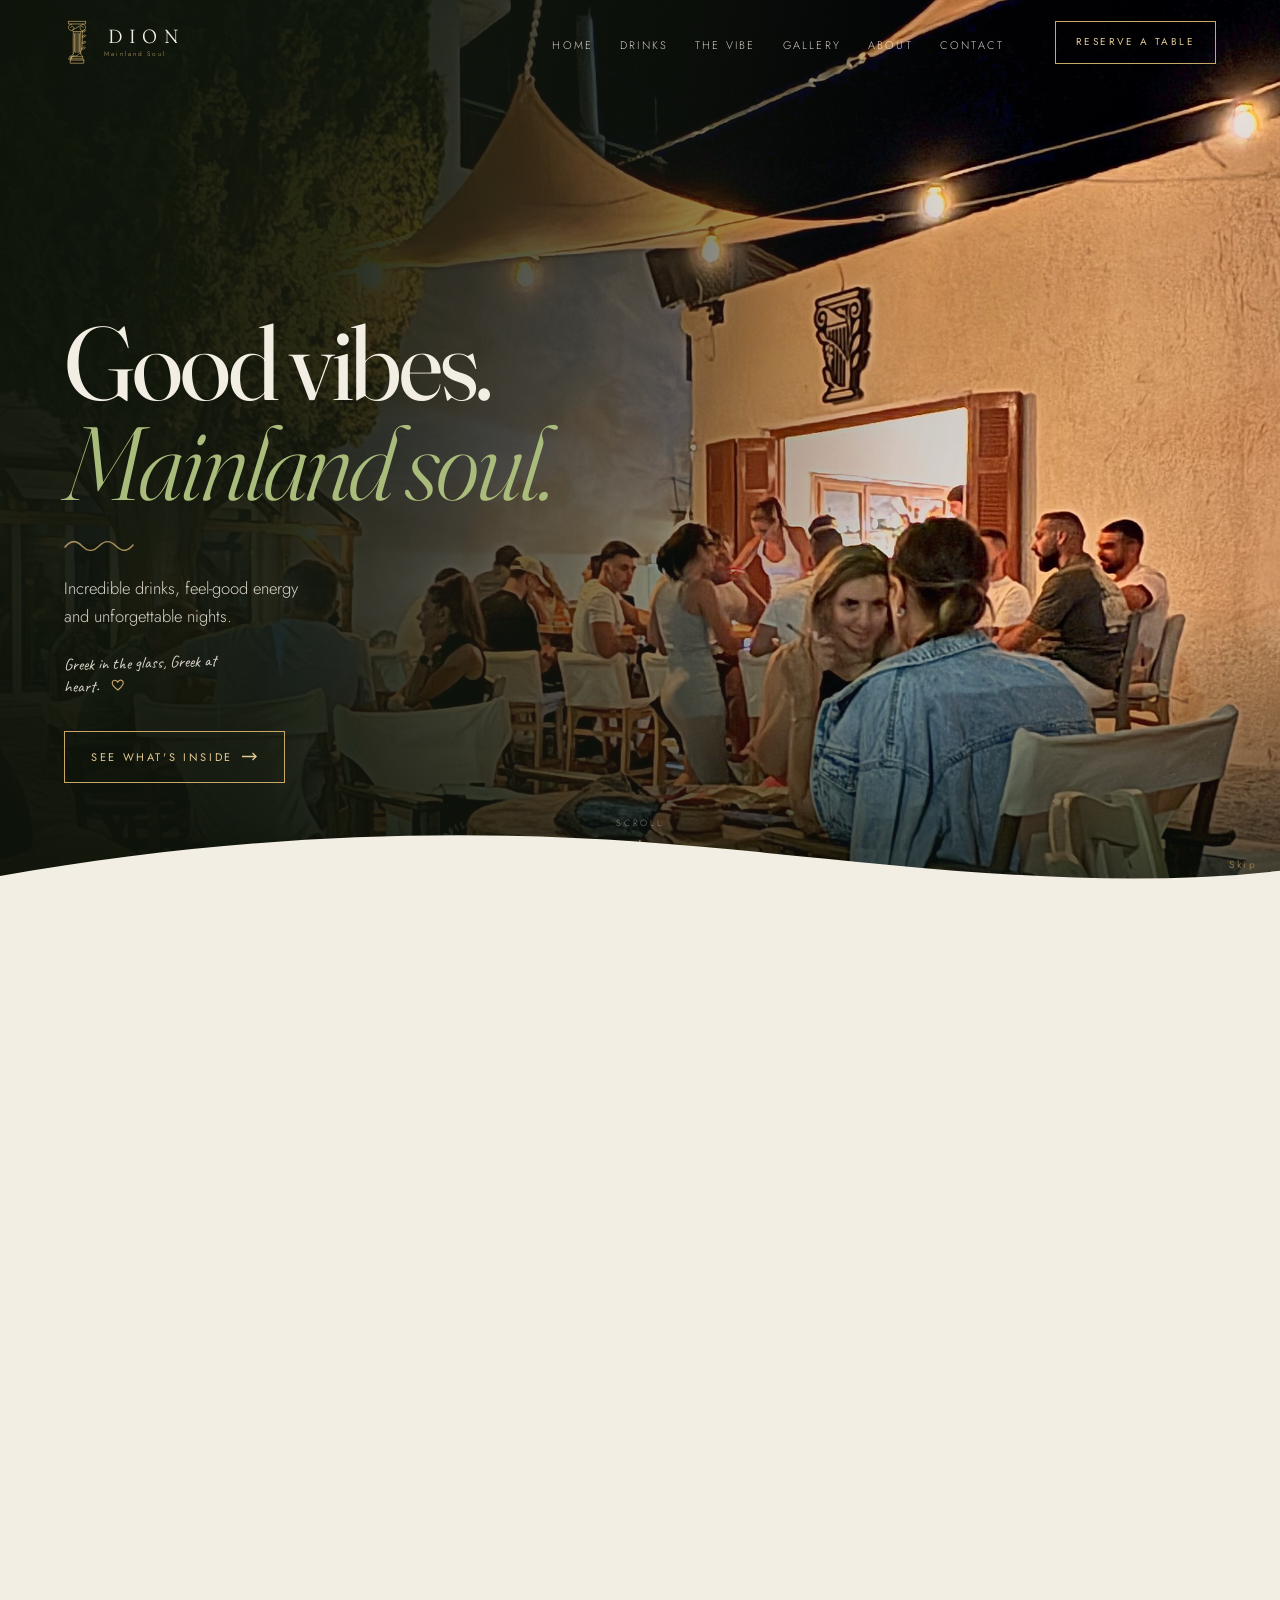
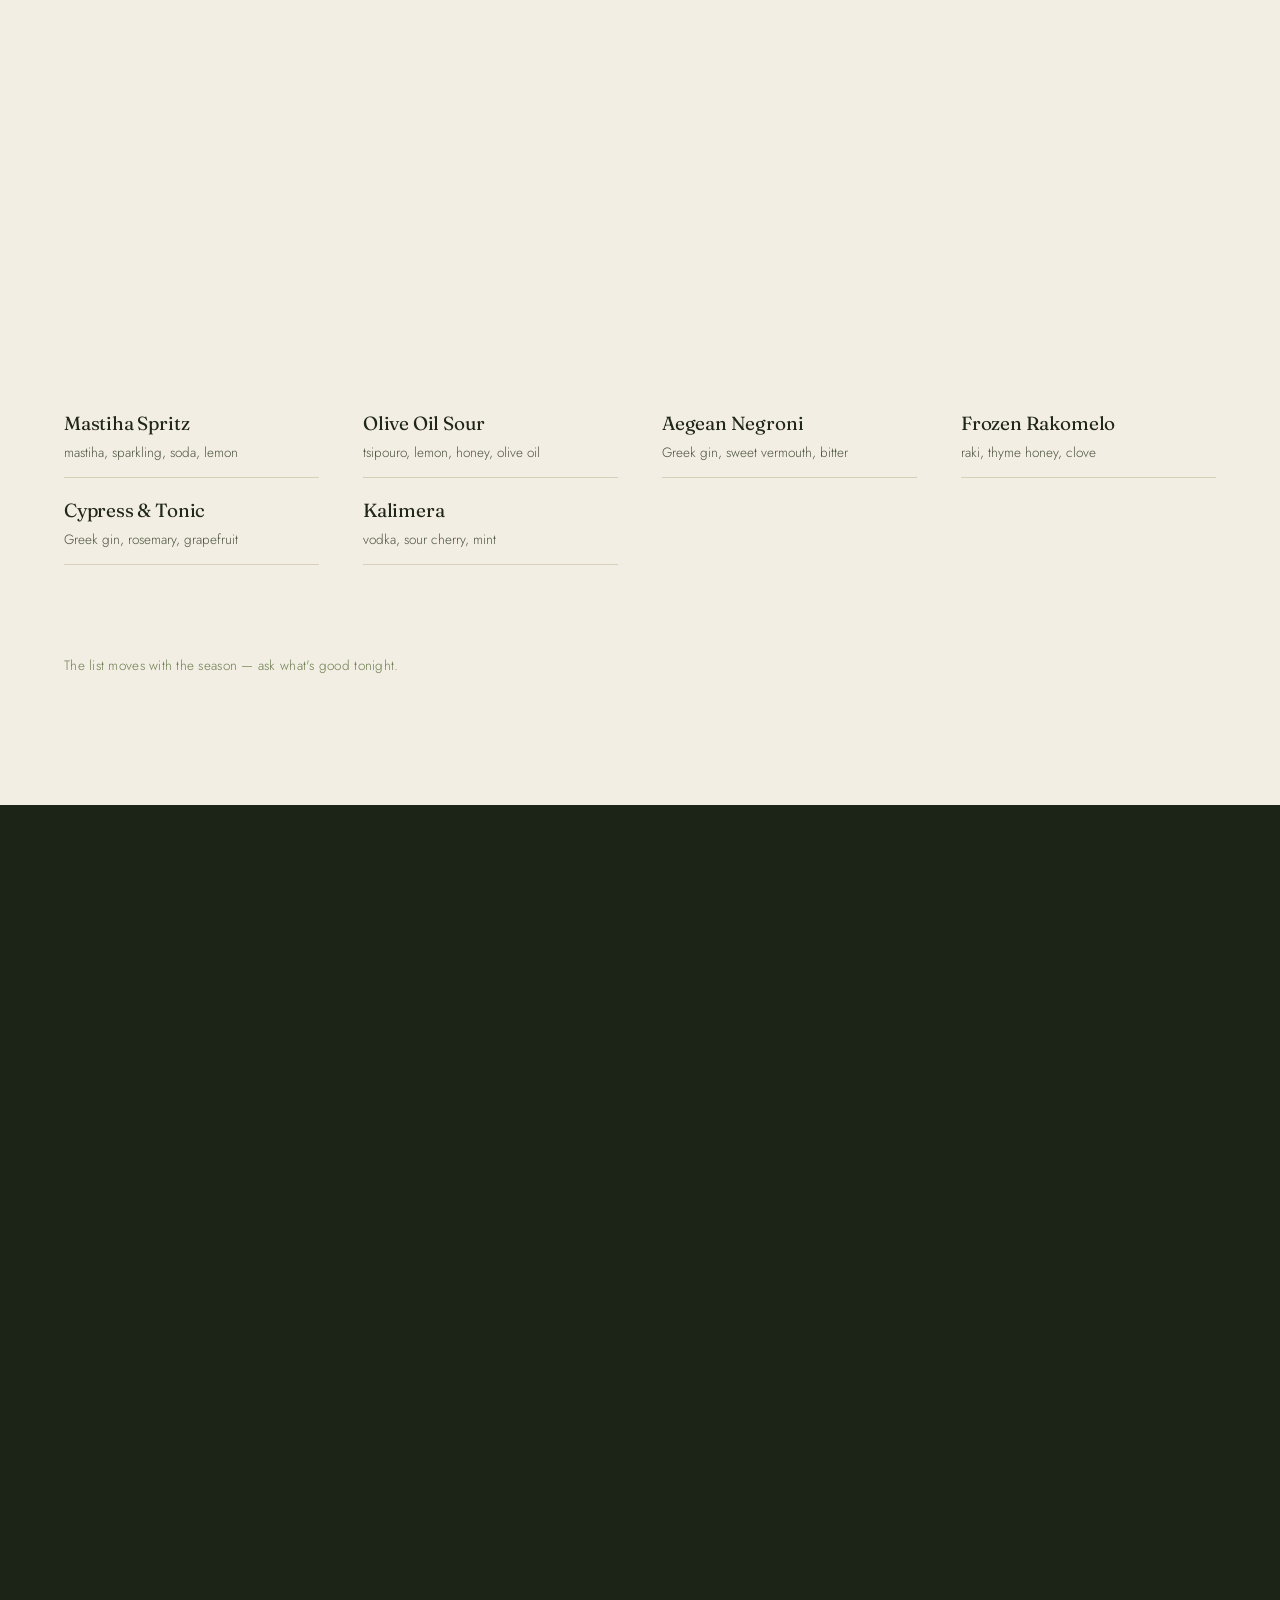
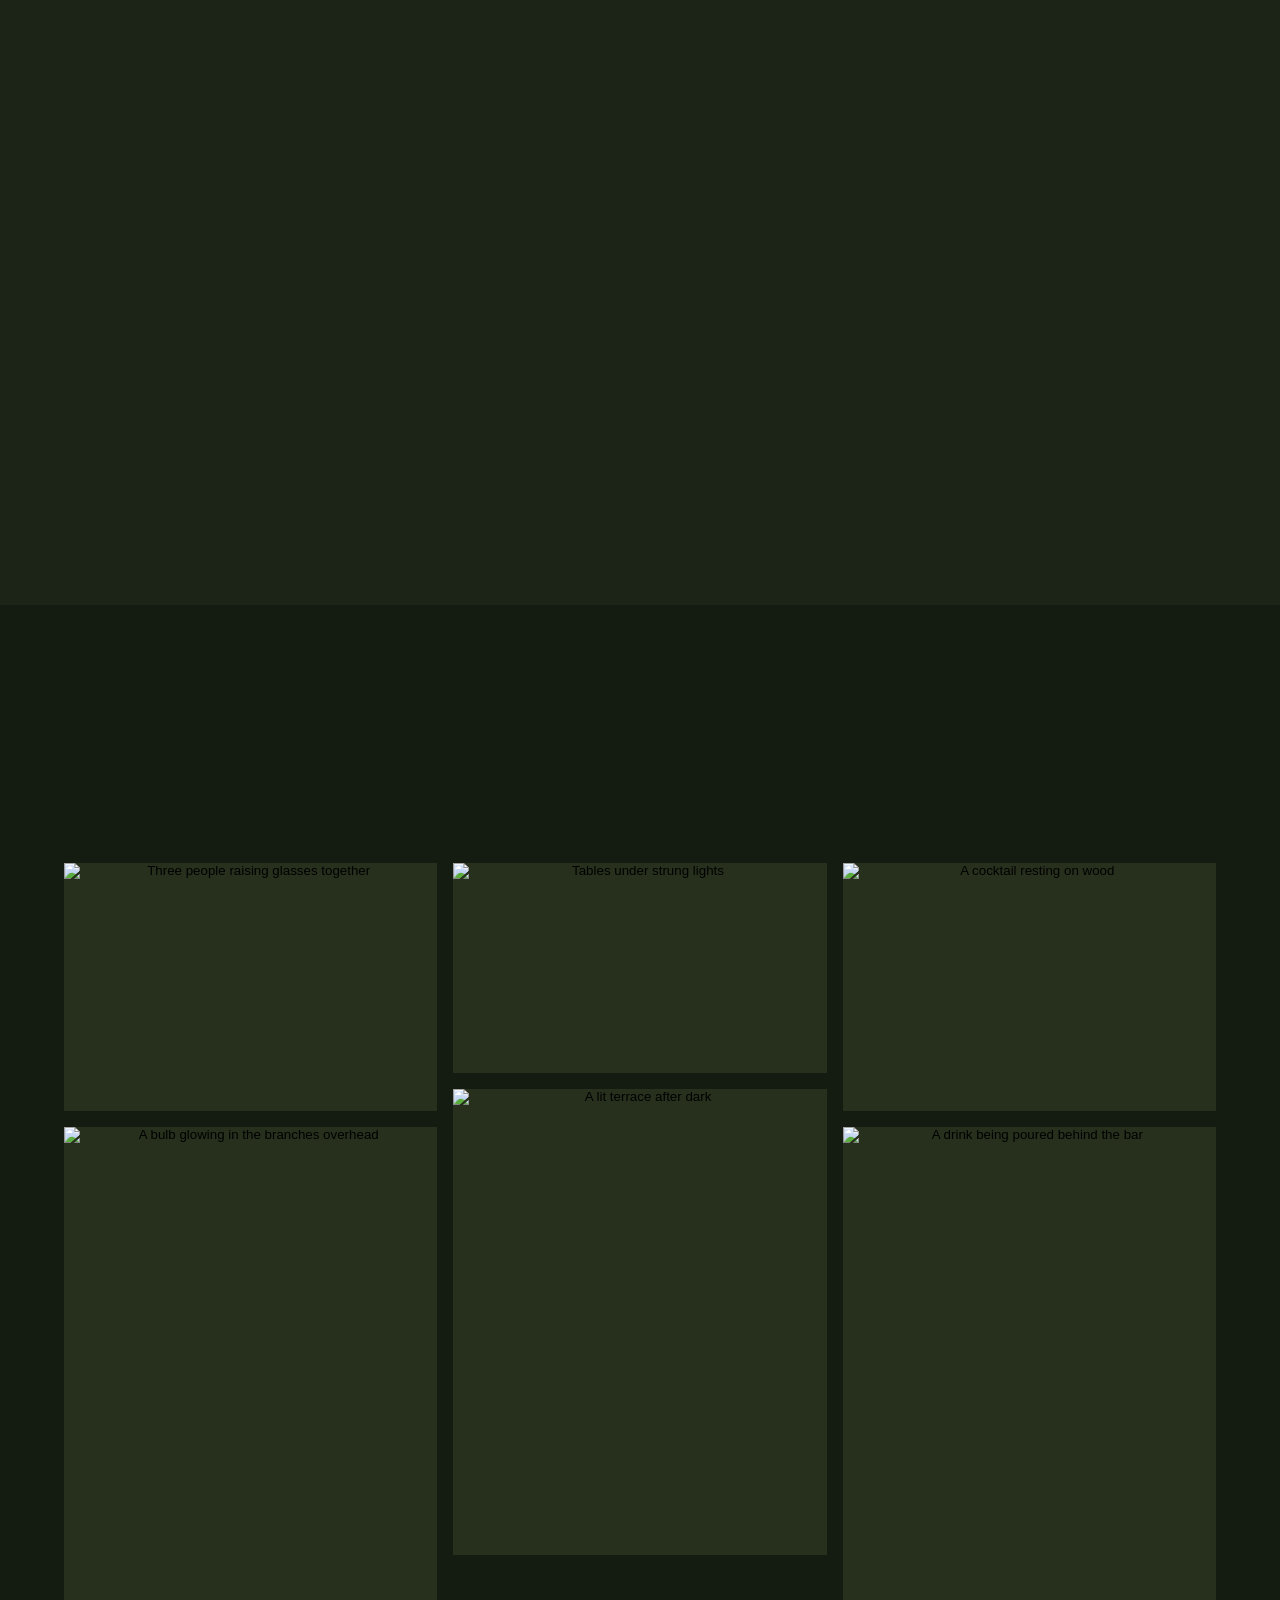
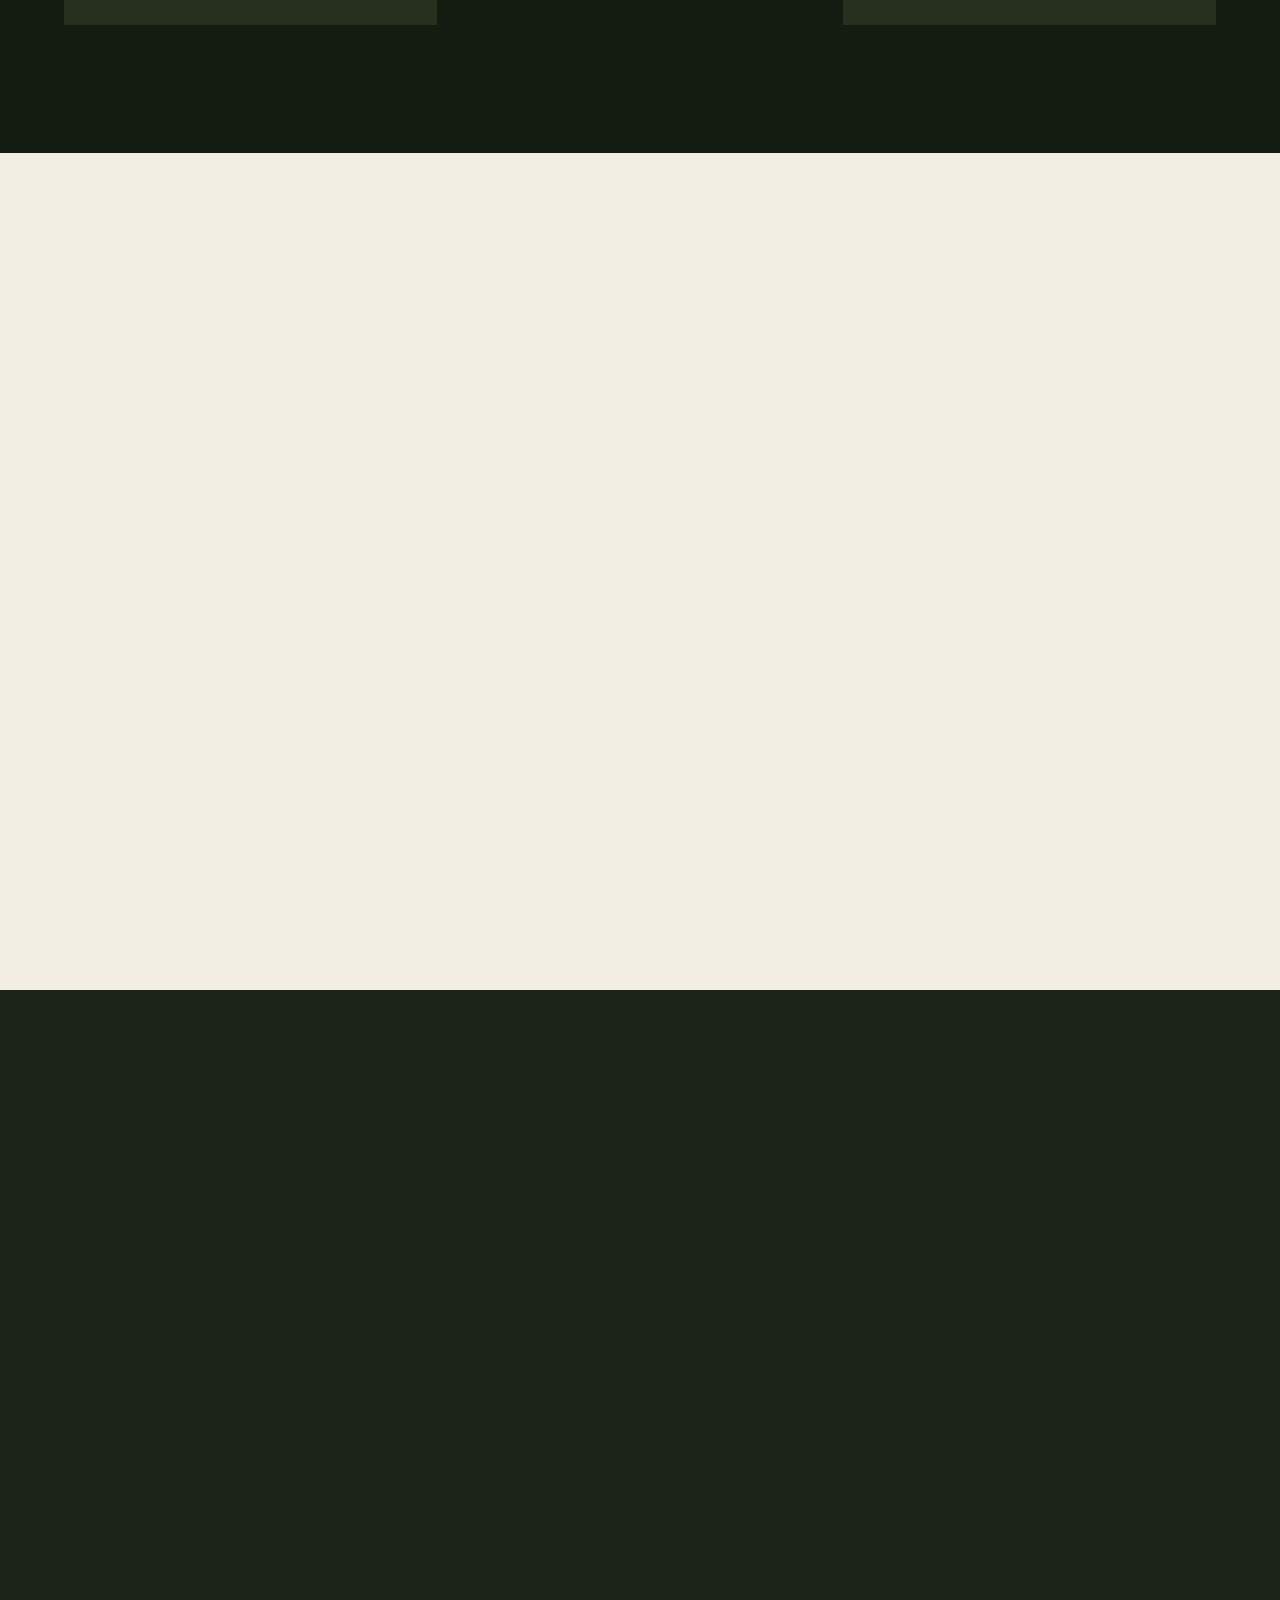
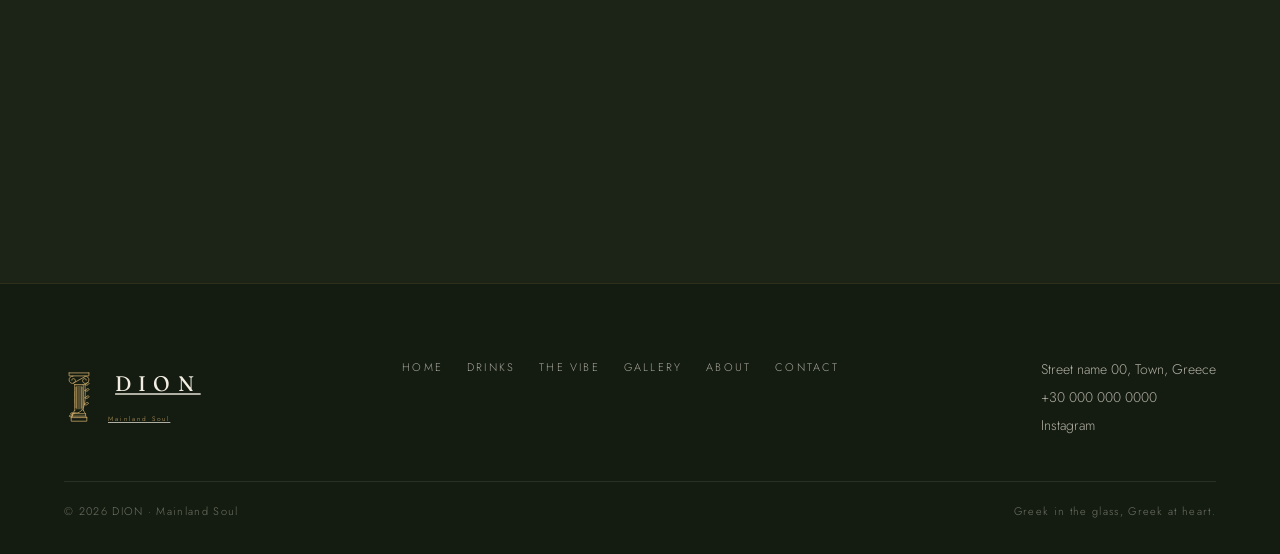
==== commit aa538a1c: "Add files via upload" ====
--- a/index.html
+++ b/index.html
@@ -9,7 +9,7 @@
 <meta name="theme-color" content="#0B0B0A">
 <meta property="og:title" content="DION — Mainland Soul">
 <meta property="og:description" content="Incredible drinks, feel-good energy and unforgettable nights.">
-<meta property="og:image" content="img/hero-wide-1200.jpg">
+<meta property="og:image" content="hero-wide.jpeg">
 <meta property="og:type" content="website">
 
 <!-- Fonts load in the background. Nothing in the entrance depends on them. -->
@@ -20,9 +20,8 @@
 <noscript><link rel="stylesheet" href="https://fonts.googleapis.com/css2?family=Fraunces:ital,opsz,wght@0,9..144,300..700;1,9..144,300..600&family=Jost:wght@300;400;500&family=Caveat:wght@500&display=swap"></noscript>
 
 <!-- Hero is preloaded, but the entrance never waits on it. -->
-<link rel="preload" as="image" href="img/hero-wide.jpg" media="(min-width:1301px)">
-<link rel="preload" as="image" href="img/hero-wide-1200.jpg" media="(min-width:641px) and (max-width:1300px)">
-<link rel="preload" as="image" href="img/hero-mobile.jpg" media="(max-width:640px)">
+<link rel="preload" as="image" href="hero-wide.jpeg" fetchpriority="high">
+<link rel="preconnect" href="https://images.unsplash.com" crossorigin>
 
 <style>
 /* ═══════════════════════════════════════════════════════════════════════
@@ -73,10 +72,11 @@
 }
 
 *,*::before,*::after{box-sizing:border-box}
-html{-webkit-text-size-adjust:100%}
+html{-webkit-text-size-adjust:100%;overflow-x:hidden}
 body{margin:0;background:var(--olive-900);color:var(--ink);font-family:var(--sans);font-weight:300;
      font-size:clamp(15px,.42vw + 14px,17px);line-height:1.65;overflow-x:hidden}
 img{max-width:100%;display:block}
+figure{margin:0}   /* the UA default is 1em 40px — it was insetting every photo */
 a{color:inherit}
 :focus-visible{outline:2px solid var(--gold-lt);outline-offset:3px;border-radius:2px}
 
@@ -215,10 +215,22 @@
     gap:26px;background:var(--olive-950);opacity:0;visibility:hidden;transition:opacity .4s ease,visibility .4s;
     z-index:-1}
   body.menu-open .nav__links{opacity:1;visibility:visible}
+  /* backdrop-filter makes .nav the containing block for its position:fixed
+     child, so once the bar went sticky the menu collapsed into the header.
+     Drop the filter while the menu is open and inset:0 means the viewport
+     again. The bar's own background is redundant over a full-screen panel. */
+  body.menu-open .nav,body.menu-open .nav.is-stuck{backdrop-filter:none;background:transparent}
+  body.menu-open{overflow:hidden}
   .nav__links a{font-size:15px;letter-spacing:.28em}
   .nav__links li:last-child{margin-top:14px}
   .nav__links .btn{display:inline-flex}
+  .nav__burger{width:44px;height:44px}
+  .nav__brand svg{width:23px}
+  .nav__brand span{font-size:17px}
+  .nav__brand small{font-size:7.5px;letter-spacing:.26em;text-indent:.26em;white-space:nowrap}
+  .nav{padding-inline:clamp(18px,5vw,28px);gap:14px}
 }
+a,button{-webkit-tap-highlight-color:rgba(201,168,106,.18)}
 
 /* ═══ 4. HERO ═══════════════════════════════════════════════════════════ */
 .hero{position:relative;min-height:100svh;display:flex;align-items:flex-end;
@@ -229,9 +241,11 @@
   animation:enterZoom var(--doors-dur) var(--door-ease) var(--doors-at) both;
   animation-play-state:var(--intro-play)}
 @keyframes enterZoom{from{transform:scale(1.025)}to{transform:scale(1)}}
-.hero__media img{width:100%;height:100%;object-fit:cover;object-position:62% 55%}
+.hero__media img{width:100%;height:100%;object-fit:cover;object-position:58% 52%}
 .js .hero__media img{opacity:0;transition:opacity .9s ease}
 .hero__media img.is-loaded{opacity:1}
+/* If a photo ever fails, show the tinted placeholder — never a broken-file icon. */
+img.is-failed{opacity:0!important;visibility:hidden}
 .hero::before{content:"";position:absolute;inset:0;z-index:-1;
   background:linear-gradient(100deg,rgba(15,21,11,.96) 0%,rgba(17,24,13,.9) 26%,rgba(20,27,16,.55) 48%,rgba(20,27,16,.06) 68%,transparent 82%)}
 .hero::after{content:"";position:absolute;inset:0;z-index:-1;
@@ -242,7 +256,7 @@
 .hero h1 em{display:block;font-style:italic;color:var(--sage);font-weight:300}
 .squiggle{display:block;width:74px;height:12px;margin:26px 0 24px;color:var(--gold);opacity:.8}
 .hero p{max-width:24ch;color:rgba(243,238,227,.88);font-size:clamp(16px,1.3vw,19px);margin:0 0 22px}
-.hero .hand{margin-bottom:34px}
+.hero .hand{display:block;width:fit-content;margin-bottom:34px}
 .hero .hand svg{display:inline-block;width:15px;height:15px;margin-left:7px;vertical-align:-1px;
   color:var(--gold)}
 .scroll-cue{position:absolute;left:50%;bottom:26px;transform:translateX(-50%);z-index:2;
@@ -254,10 +268,30 @@
                50%{opacity:1;transform:scaleY(1);transform-origin:top}}
 @media (max-width:900px){
   .hero{align-items:flex-end}
-  .hero::before{background:linear-gradient(to top,rgba(14,20,10,.95) 12%,rgba(16,22,12,.72) 42%,rgba(16,22,12,.2) 70%,rgba(10,14,8,.45) 100%)}
-  .hero__inner{padding-top:16vh;padding-bottom:96px}
-  .hero p{max-width:32ch}
+  /* Portrait crop: swing the frame onto the sign, the lit window and the crowd. */
+  .hero__media img{object-position:62% 50%}
+  /* Bottom-weighted scrim so the type stays readable over a real photo. */
+  .hero::before{background:linear-gradient(to top,rgba(11,15,8,.97) 0%,rgba(12,17,9,.93) 28%,rgba(14,20,10,.66) 50%,rgba(14,20,10,.18) 76%,rgba(8,12,6,.58) 100%)}
+  .hero::after{background:none}
+  /* A shorter hero takes a wider slice of the photo — sharper, and more of the
+     courtyard survives the crop. It also lets the next section peek. */
+  .hero{min-height:clamp(560px,80svh,780px)}
+  .hero__inner{padding-top:16vh;padding-bottom:clamp(52px,8vh,80px)}
+  .hero h1{font-size:clamp(42px,12.4vw,64px);line-height:1.02}
+  .squiggle{width:62px;margin:20px 0 20px}
+  .hero p{max-width:30ch;font-size:16.5px}
+  .hero .hand{font-size:20px;margin-bottom:28px}
+  .hero .btn{padding:15px 22px}
   .scroll-cue{display:none}
+}
+@media (max-width:640px){
+  .hero__media img{object-position:68% 50%}
+}
+@media (max-width:400px){
+  .hero__inner{padding-top:17vh}
+  .hero h1{font-size:40px}
+  .hero p{margin-bottom:16px}
+  .hero .hand{margin-bottom:24px}
 }
 
 /* ═══ 5. FEATURE STRIP ══════════════════════════════════════════════════ */
@@ -281,11 +315,14 @@
 @media (max-width:420px){
   .feat{padding-inline:10px}
   .feat p{font-size:13.5px}
+  .feat h3{letter-spacing:.16em;font-size:10.5px}
 }
 
 /* ═══ 6. DRINKS ═════════════════════════════════════════════════════════ */
 .drinks{display:grid;grid-template-columns:1.05fr .95fr;gap:clamp(30px,5vw,74px);align-items:start}
-.drinks__head{max-width:19ch}
+/* ch resolves against this element's own font, so it belongs on the h2 —
+   on the wrapper it was measuring 19 characters of 16px Jost. */
+.drinks__head h2{max-width:13ch}
 .drinks__head h2 em{font-style:italic;color:var(--olive-400)}
 .drinks__note{margin:22px 0 0;max-width:34ch;color:var(--ink-soft)}
 .drinks__figs{position:relative;padding-top:12px}
@@ -308,6 +345,11 @@
   letter-spacing:.02em}
 @media (max-width:880px){
   .drinks{grid-template-columns:1fr;gap:34px}
+  /* Character-count measures are for wide columns. On a phone the column IS
+     the measure — capping it leaves half the screen empty. */
+  h2{font-size:clamp(32px,8.4vw,46px)}
+  .drinks__head h2,.vibe__head h2,.about h2,.drinks__note,.lede,
+  .vibe__say p,.about__body p,.gal__title,.contact__title{max-width:none}
   .drinks__figs{display:flex;gap:12px;padding-top:0}
   .drinks__figs .fig--tall{width:58%}
   .drinks__figs .fig--wide{width:42%;margin:0;outline:0;align-self:flex-end;aspect-ratio:1}
@@ -316,7 +358,8 @@
 
 /* ═══ 7. THE VIBE ═══════════════════════════════════════════════════════ */
 .vibe{position:relative}
-.vibe__head{max-width:20ch;margin-bottom:clamp(34px,5vw,62px)}
+.vibe__head{margin-bottom:clamp(34px,5vw,62px)}
+.vibe__head h2{max-width:14ch}
 .vibe__head h2{color:var(--cream)}
 .vibe__grid{display:grid;grid-template-columns:repeat(12,1fr);gap:18px;align-items:end}
 .vibe__grid .fig{outline:1px solid rgba(201,168,106,.15)}
@@ -337,10 +380,11 @@
 /* ═══ 8. GALLERY ════════════════════════════════════════════════════════ */
 .section--gallery{background:var(--olive-950);color:var(--cream);
   padding-block:clamp(72px,10vw,132px)}
+.gal__title{max-width:16ch}
 .gal{columns:3;column-gap:16px;margin-top:34px}
-.gal button{display:block;width:100%;margin:0 0 16px;padding:0;border:0;background:none;
+.gal button{display:block;width:100%;margin:0 0 16px;padding:0;border:0;background:var(--olive-800);
   cursor:zoom-in;break-inside:avoid;overflow:hidden;position:relative}
-.gal img{width:100%;transition:transform 1.2s cubic-bezier(.2,.6,.2,1),filter .6s ease;
+.gal img{width:100%;height:auto;transition:transform 1.2s cubic-bezier(.2,.6,.2,1),filter .6s ease;
   filter:saturate(.96)}
 .gal button:hover img{transform:scale(1.05);filter:saturate(1.06)}
 @media (max-width:880px){.gal{columns:2;column-gap:10px}.gal button{margin-bottom:10px}}
@@ -362,6 +406,7 @@
 @media (max-width:880px){.about{grid-template-columns:1fr;gap:28px}.about .fig{aspect-ratio:3/2}}
 
 /* ═══ 10. CONTACT ═══════════════════════════════════════════════════════ */
+.contact__title{color:var(--cream);max-width:13ch}
 .contact{display:grid;grid-template-columns:1fr 1fr;gap:clamp(28px,5vw,64px)}
 .facts{list-style:none;margin:0;padding:0;display:grid;gap:26px}
 .facts li{display:grid;gap:5px}
@@ -559,9 +604,7 @@
 <section class="hero" data-nav="#top">
   <picture class="hero__media" id="heroMedia"
            style="background-image:url([data-uri])">
-    <source media="(max-width:640px)" srcset="img/hero-mobile.jpg">
-    <source media="(max-width:1300px)" srcset="img/hero-wide-1200.jpg">
-    <img id="heroImg" src="img/hero-wide.jpg" fetchpriority="high" decoding="async"
+    <img id="heroImg" src="hero-wide.jpeg" width="2000" height="1330" fetchpriority="high" decoding="async"
          alt="The DION courtyard on a summer night — string lights over full tables and the bar glowing through open shutters">
   </picture>
 
@@ -639,12 +682,12 @@
 
     <div class="drinks__figs rv">
       <figure class="fig fig--tall">
-        <img src="img/g-table.jpg" width="1200" height="686" loading="lazy" decoding="async"
-             alt="A courtyard table at DION with drinks and a candle between friends">
+        <img src="https://images.unsplash.com/photo-1597075687490-8f673c6c17f6?auto=format&amp;fit=crop&amp;w=960&amp;h=1200&amp;q=70" width="960" height="1200" loading="lazy" decoding="async"
+             alt="A cocktail on a wooden table, candlelit">
       </figure>
       <figure class="fig fig--wide">
-        <img src="img/g-bar.jpg" width="900" height="869" loading="lazy" decoding="async"
-             alt="The bar at DION seen through open wooden shutters">
+        <img src="https://images.unsplash.com/photo-1470337458703-46ad1756a187?auto=format&amp;fit=crop&amp;w=1000&amp;h=1000&amp;q=70" width="1000" height="1000" loading="lazy" decoding="async"
+             alt="Amber cocktail poured over a single large cube of ice">
       </figure>
     </div>
 
@@ -662,16 +705,16 @@
     </div>
     <div class="vibe__grid">
       <figure class="fig v1 rv">
-        <img src="img/g-crowd.jpg" width="1200" height="709" loading="lazy" decoding="async"
-             alt="Friends talking around tables in the DION courtyard">
+        <img src="https://images.unsplash.com/photo-1485872299829-c673f5194813?auto=format&amp;fit=crop&amp;w=1200&amp;h=800&amp;q=70" width="1200" height="800" loading="lazy" decoding="async"
+             alt="Two friends talking over drinks">
       </figure>
       <figure class="fig v2 rv-fade">
-        <img src="img/g-tree.jpg" width="900" height="1350" loading="lazy" decoding="async"
-             alt="The old cypress in the courtyard, lit from below">
+        <img src="https://images.unsplash.com/photo-1694659589047-64e59133764a?auto=format&amp;fit=crop&amp;w=900&amp;h=1125&amp;q=70" width="900" height="1125" loading="lazy" decoding="async"
+             alt="A bulb hanging from a wire in the branches of a tree">
       </figure>
       <figure class="fig v3 rv-fade">
-        <img src="img/g-lights.jpg" width="1200" height="687" loading="lazy" decoding="async"
-             alt="String lights and shade sails over the courtyard at night">
+        <img src="https://images.unsplash.com/photo-1714381633320-e5c3fd0f14db?auto=format&amp;fit=crop&amp;w=1200&amp;h=675&amp;q=70" width="1200" height="675" loading="lazy" decoding="async"
+             alt="A terrace of tables and chairs under strung lights">
       </figure>
       <div class="vibe__say rv">
         <p>It starts with one drink and a table for two. Then someone pulls up a chair,
@@ -686,14 +729,14 @@
 <section class="section section--gallery" id="gallery" data-nav="#gallery">
   <div class="wrap">
     <p class="eyebrow rv">Gallery</p>
-    <h2 class="rv" style="max-width:16ch">Nights that ran long.</h2>
+    <h2 class="rv gal__title">Nights that ran long.</h2>
     <div class="gal">
-      <button type="button" data-full="img/g-crowd.jpg"><img src="img/g-crowd.jpg" width="1200" height="709" loading="lazy" decoding="async" alt="A full courtyard on a summer night"></button>
-      <button type="button" data-full="img/g-tree.jpg"><img src="img/g-tree.jpg" width="900" height="1350" loading="lazy" decoding="async" alt="The lit cypress above the tables"></button>
-      <button type="button" data-full="img/g-lights.jpg"><img src="img/g-lights.jpg" width="1200" height="687" loading="lazy" decoding="async" alt="Bulbs strung between the sails and the wall"></button>
-      <button type="button" data-full="img/g-sign.jpg"><img src="img/g-sign.jpg" width="900" height="707" loading="lazy" decoding="async" alt="The DION column sign on the courtyard wall"></button>
-      <button type="button" data-full="img/g-table.jpg"><img src="img/g-table.jpg" width="1200" height="686" loading="lazy" decoding="async" alt="Drinks and a candle on a wooden table"></button>
-      <button type="button" data-full="img/g-bar.jpg"><img src="img/g-bar.jpg" width="900" height="869" loading="lazy" decoding="async" alt="Warm light spilling out of the bar window"></button>
+      <button type="button" data-full="https://images.unsplash.com/photo-1568644396922-5c3bfae12521?auto=format&amp;fit=crop&amp;w=1600&amp;h=1066&amp;q=78"><img src="https://images.unsplash.com/photo-1568644396922-5c3bfae12521?auto=format&amp;fit=crop&amp;w=1200&amp;h=800&amp;q=70" width="1200" height="800" loading="lazy" decoding="async" alt="Three people raising glasses together"></button>
+      <button type="button" data-full="https://images.unsplash.com/photo-1694659589047-64e59133764a?auto=format&amp;fit=crop&amp;w=1600&amp;h=2133&amp;q=78"><img src="https://images.unsplash.com/photo-1694659589047-64e59133764a?auto=format&amp;fit=crop&amp;w=900&amp;h=1200&amp;q=70" width="900" height="1200" loading="lazy" decoding="async" alt="A bulb glowing in the branches overhead"></button>
+      <button type="button" data-full="https://images.unsplash.com/photo-1714381633320-e5c3fd0f14db?auto=format&amp;fit=crop&amp;w=1600&amp;h=900&amp;q=78"><img src="https://images.unsplash.com/photo-1714381633320-e5c3fd0f14db?auto=format&amp;fit=crop&amp;w=1200&amp;h=675&amp;q=70" width="1200" height="675" loading="lazy" decoding="async" alt="Tables under strung lights"></button>
+      <button type="button" data-full="https://images.unsplash.com/photo-1527359443443-84a48aec73d2?auto=format&amp;fit=crop&amp;w=1600&amp;h=2000&amp;q=78"><img src="https://images.unsplash.com/photo-1527359443443-84a48aec73d2?auto=format&amp;fit=crop&amp;w=900&amp;h=1125&amp;q=70" width="900" height="1125" loading="lazy" decoding="async" alt="A lit terrace after dark"></button>
+      <button type="button" data-full="https://images.unsplash.com/photo-1597075687490-8f673c6c17f6?auto=format&amp;fit=crop&amp;w=1600&amp;h=1066&amp;q=78"><img src="https://images.unsplash.com/photo-1597075687490-8f673c6c17f6?auto=format&amp;fit=crop&amp;w=1200&amp;h=800&amp;q=70" width="1200" height="800" loading="lazy" decoding="async" alt="A cocktail resting on wood"></button>
+      <button type="button" data-full="https://images.unsplash.com/photo-1574879948818-1cfda7aa5b1a?auto=format&amp;fit=crop&amp;w=1600&amp;h=2133&amp;q=78"><img src="https://images.unsplash.com/photo-1574879948818-1cfda7aa5b1a?auto=format&amp;fit=crop&amp;w=900&amp;h=1200&amp;q=70" width="900" height="1200" loading="lazy" decoding="async" alt="A drink being poured behind the bar"></button>
     </div>
   </div>
 </section>
@@ -710,8 +753,8 @@
       <p class="hand">Fancy without the fuss.</p>
     </div>
     <figure class="fig rv">
-      <img src="img/g-sign.jpg" width="900" height="707" loading="lazy" decoding="async"
-           alt="The DION column mark, hand-cut in metal on the courtyard wall">
+      <img src="https://images.unsplash.com/photo-1527359443443-84a48aec73d2?auto=format&amp;fit=crop&amp;w=900&amp;h=1080&amp;q=70" width="900" height="1080" loading="lazy" decoding="async"
+           alt="A warm outdoor seating area strung with lights after dark">
     </figure>
   </div>
 </section>
@@ -720,7 +763,7 @@
 <section class="section section--olive" id="contact" data-nav="#contact">
   <div class="wrap">
     <p class="eyebrow rv">Find us</p>
-    <h2 class="rv" style="color:var(--cream);max-width:13ch">Come by. Stay a while.</h2>
+    <h2 class="rv contact__title">Come by. Stay a while.</h2>
 
     <div class="contact">
       <div class="rv">
@@ -905,11 +948,14 @@
   function markHeroLoaded(){ if (hero) hero.classList.add("is-loaded"); }
   let heroReady = false;
   function heroDone(){ heroReady = true; markHeroLoaded(); release(); }
+  /* A photo that never arrives must not hold the doors — and must not be shown. */
+  function heroFailed(){ heroReady = true; if (hero) hero.classList.add("is-failed"); release(); }
   if (hero) {
     if (hero.complete && hero.naturalWidth) heroDone();
+    else if (hero.complete) heroFailed();
     else {
       hero.addEventListener("load", heroDone, { once:true });
-      hero.addEventListener("error", heroDone, { once:true });
+      hero.addEventListener("error", heroFailed, { once:true });
     }
   }
 
@@ -931,6 +977,14 @@
 
   if (skip) skip.addEventListener("click", finish);
 })();
+
+/* ═══ 2b. NO BROKEN PICTURES ═══════════════════════════════════════════
+   Anything that fails to load hides itself, so the frame falls back to its
+   olive block rather than a browser broken-file icon.                    */
+addEventListener("error", e => {
+  const el = e.target;
+  if (el && el.tagName === "IMG") el.classList.add("is-failed");
+}, true);
 
 /* ═══ 3. NAVIGATION ════════════════════════════════════════════════════ */
 (function(){
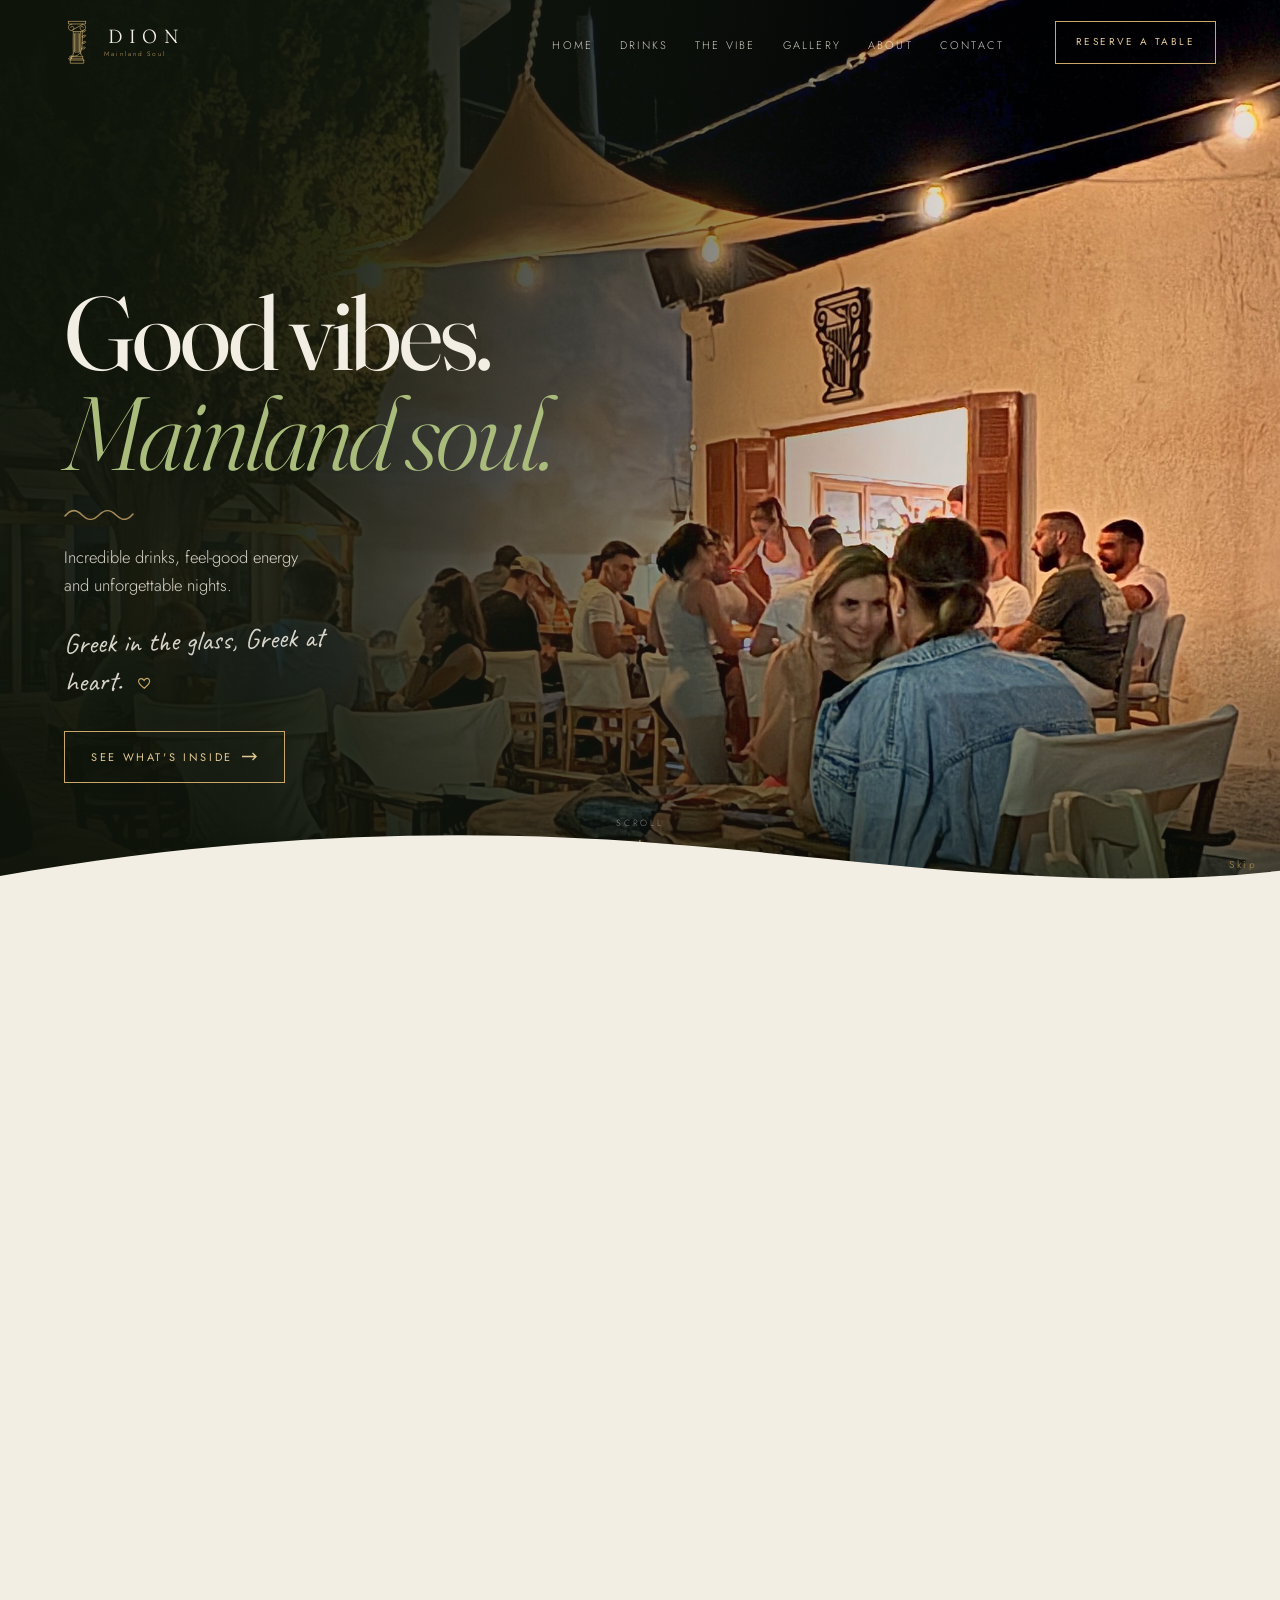
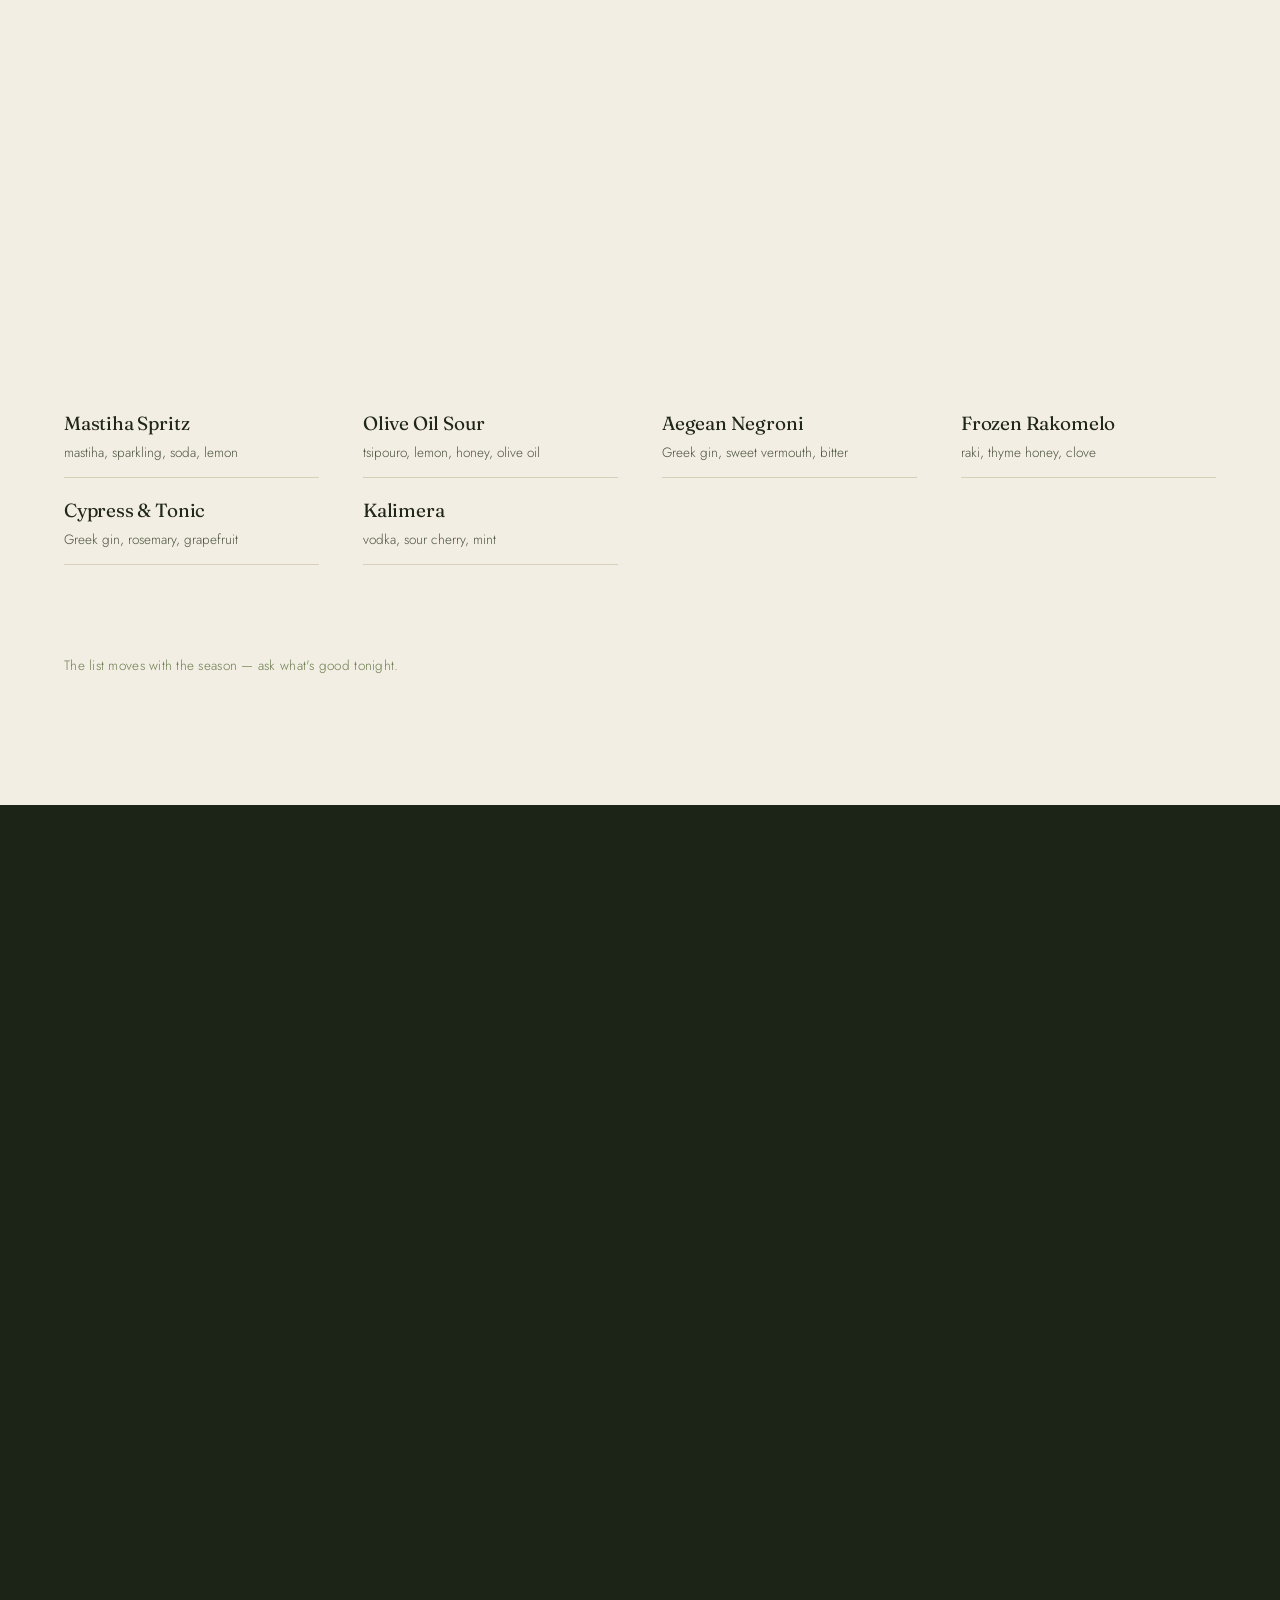
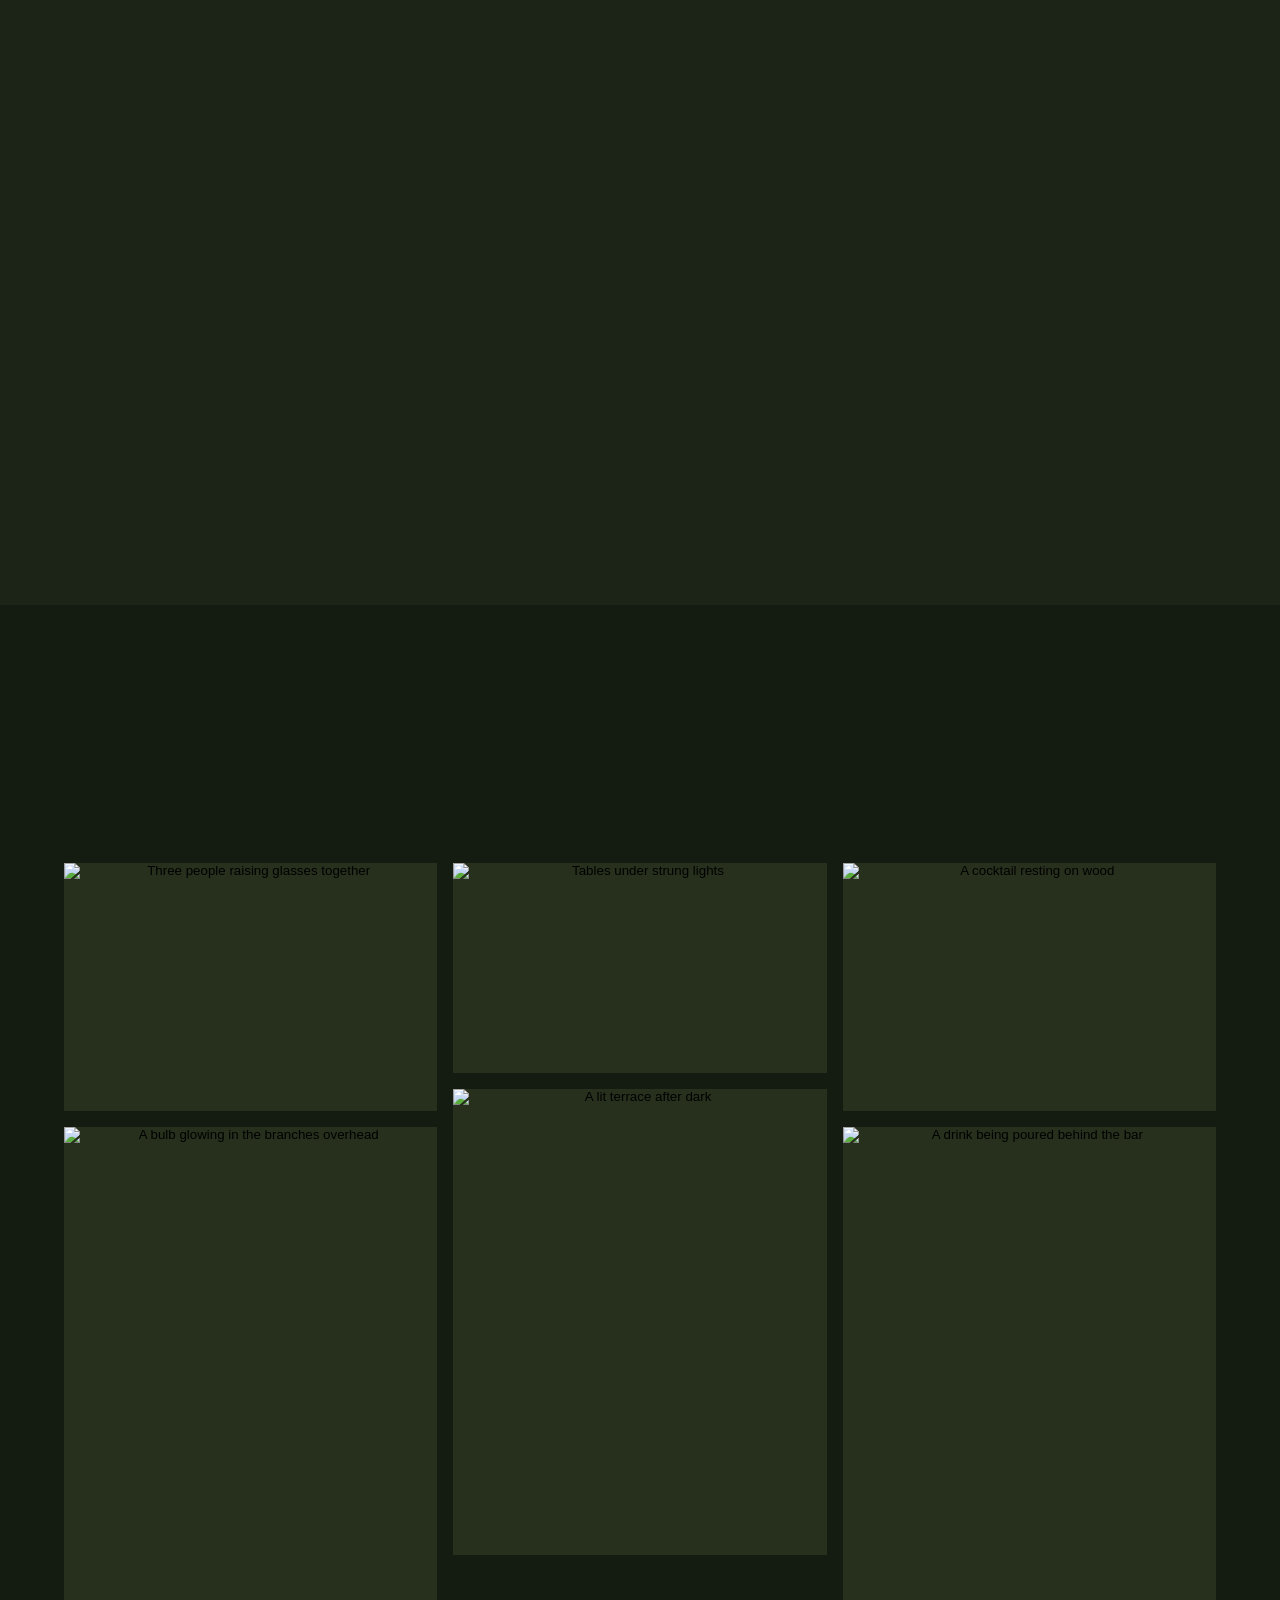
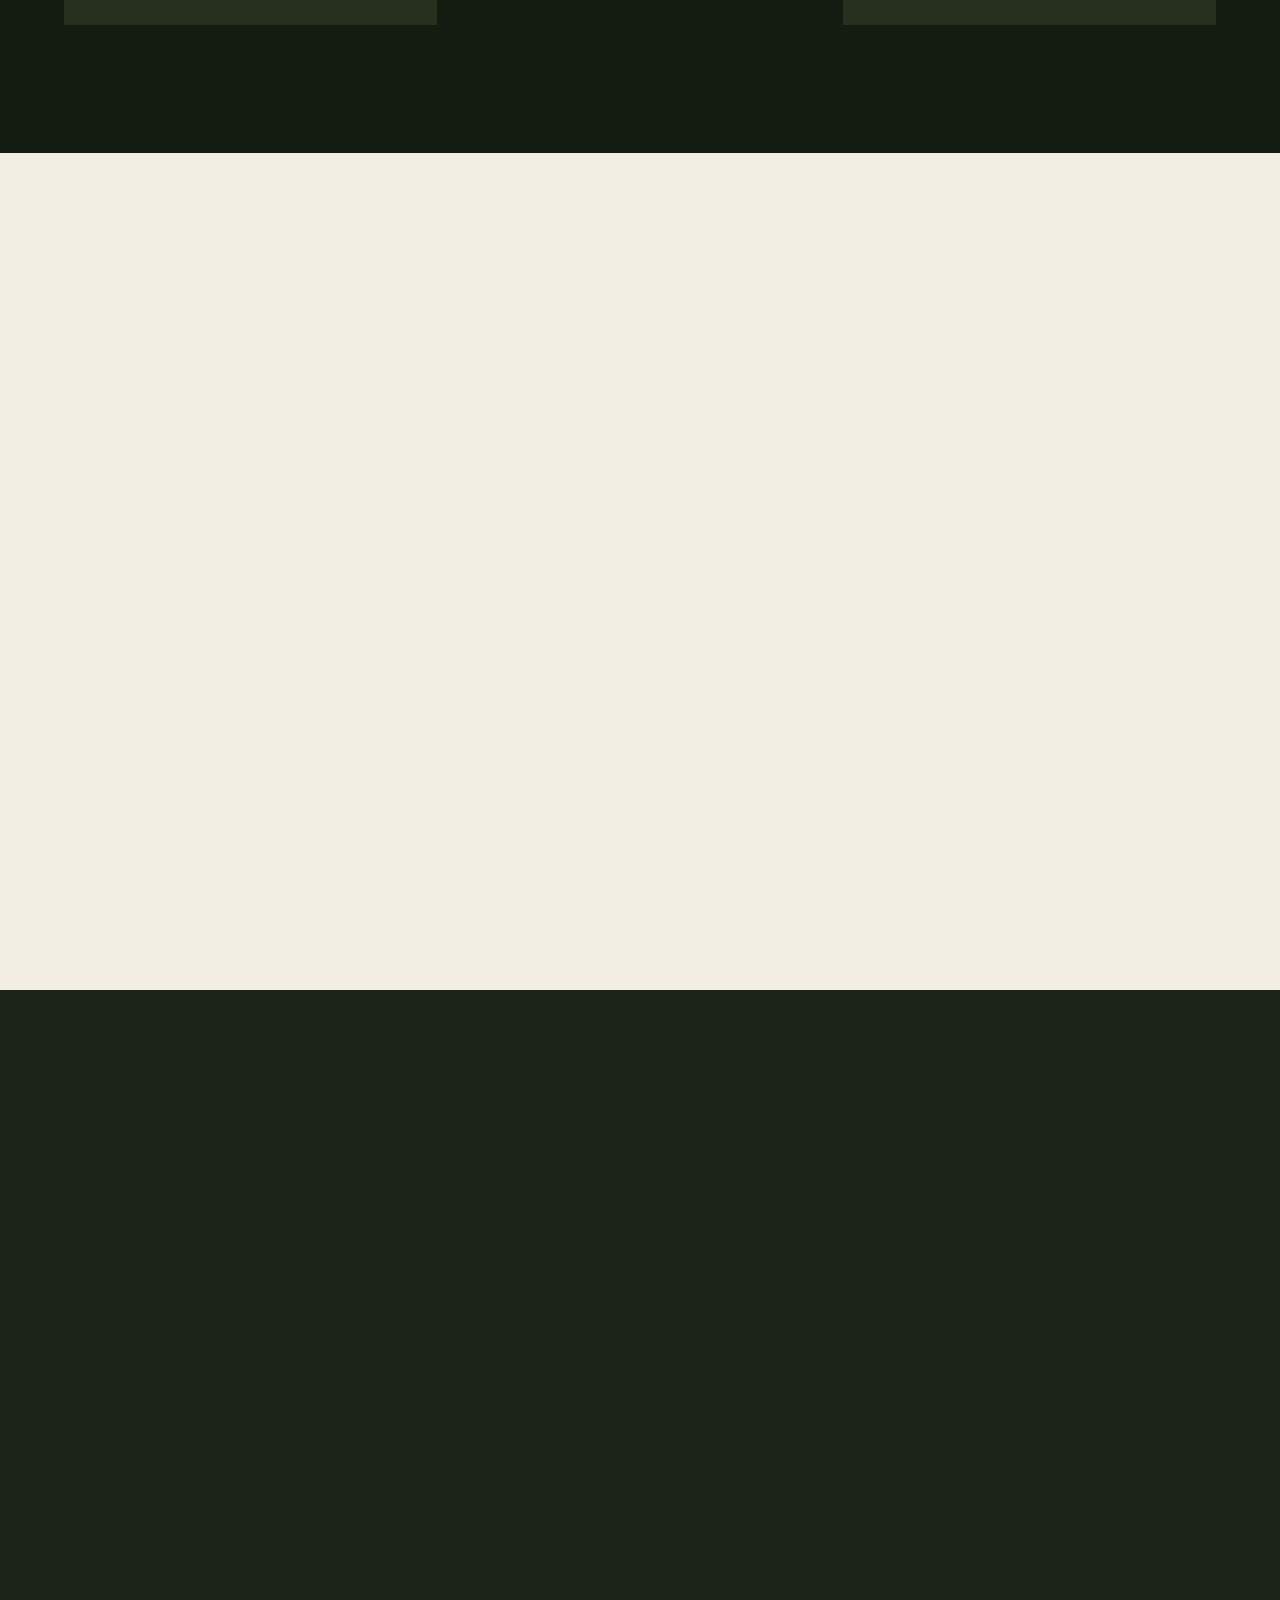
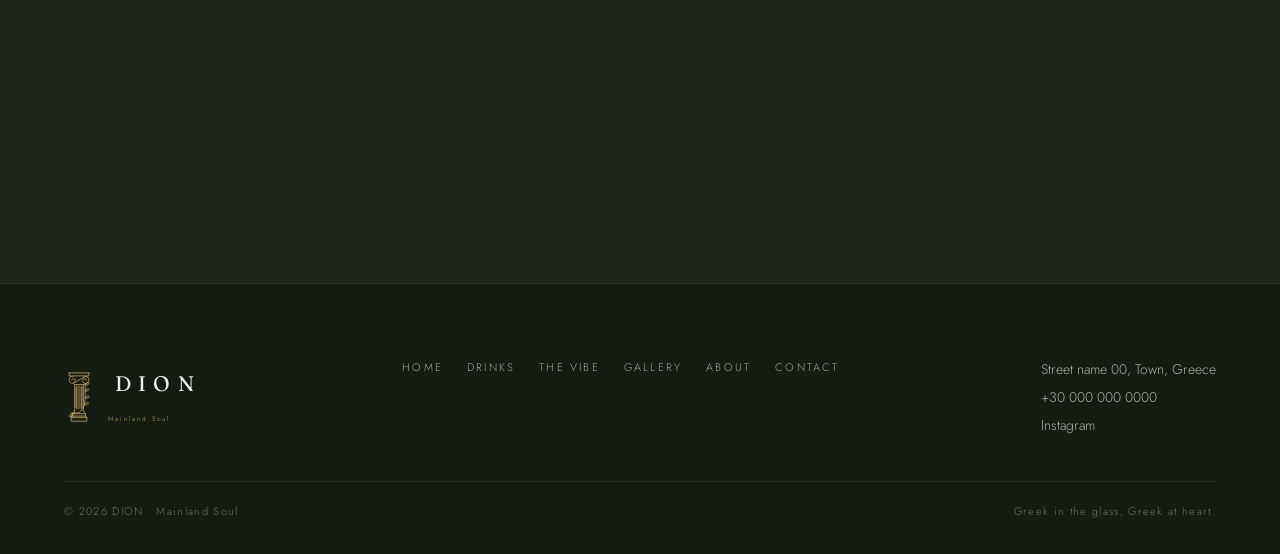
==== commit 7d1c84f3: "Add files via upload" ====
--- a/index.html
+++ b/index.html
@@ -165,7 +165,7 @@
 h3{font-size:clamp(19px,2vw,24px);line-height:1.2}
 .lede{max-width:46ch;font-size:clamp(16px,1.1vw,19px);color:var(--ink-soft)}
 .section--olive .lede{color:rgba(243,238,227,.72)}
-.hand{font-family:var(--hand);font-size:clamp(19px,2.2vw,25px);color:var(--sage);
+.hand{font-family:var(--hand);font-size:clamp(25px,3.2vw,34px);color:var(--sage);
   line-height:1.35;transform:rotate(-1.6deg);display:inline-block}
 
 .btn{display:inline-flex;align-items:center;gap:.85em;font-family:var(--sans);font-size:11px;
@@ -213,7 +213,9 @@
   .nav__burger{display:flex}
   .nav__links{position:fixed;inset:0;flex-direction:column;justify-content:center;align-items:center;
     gap:26px;background:var(--olive-950);opacity:0;visibility:hidden;transition:opacity .4s ease,visibility .4s;
-    z-index:-1}
+    z-index:1}
+  /* Panel sits over the page; brand and burger stay above the panel. */
+  .nav__brand,.nav__burger{position:relative;z-index:2}
   body.menu-open .nav__links{opacity:1;visibility:visible}
   /* backdrop-filter makes .nav the containing block for its position:fixed
      child, so once the bar went sticky the menu collapsed into the header.
@@ -230,7 +232,9 @@
   .nav__brand small{font-size:7.5px;letter-spacing:.26em;text-indent:.26em;white-space:nowrap}
   .nav{padding-inline:clamp(18px,5vw,28px);gap:14px}
 }
-a,button{-webkit-tap-highlight-color:rgba(201,168,106,.18)}
+/* iOS paints a box over the tapped element. On the bordered burger and the
+   outlined buttons that read as a stray gold rectangle, so suppress it. */
+a,button{-webkit-tap-highlight-color:transparent}
 
 /* ═══ 4. HERO ═══════════════════════════════════════════════════════════ */
 .hero{position:relative;min-height:100svh;display:flex;align-items:flex-end;
@@ -256,7 +260,7 @@
 .hero h1 em{display:block;font-style:italic;color:var(--sage);font-weight:300}
 .squiggle{display:block;width:74px;height:12px;margin:26px 0 24px;color:var(--gold);opacity:.8}
 .hero p{max-width:24ch;color:rgba(243,238,227,.88);font-size:clamp(16px,1.3vw,19px);margin:0 0 22px}
-.hero .hand{display:block;width:fit-content;margin-bottom:34px}
+.hero .hand{display:block;width:fit-content;margin-bottom:34px;font-size:clamp(22px,2.6vw,28px)}
 .hero .hand svg{display:inline-block;width:15px;height:15px;margin-left:7px;vertical-align:-1px;
   color:var(--gold)}
 .scroll-cue{position:absolute;left:50%;bottom:26px;transform:translateX(-50%);z-index:2;
@@ -280,7 +284,7 @@
   .hero h1{font-size:clamp(42px,12.4vw,64px);line-height:1.02}
   .squiggle{width:62px;margin:20px 0 20px}
   .hero p{max-width:30ch;font-size:16.5px}
-  .hero .hand{font-size:20px;margin-bottom:28px}
+  .hero .hand{font-size:23px;margin-bottom:28px}
   .hero .btn{padding:15px 22px}
   .scroll-cue{display:none}
 }
@@ -345,15 +349,14 @@
   letter-spacing:.02em}
 @media (max-width:880px){
   .drinks{grid-template-columns:1fr;gap:34px}
-  /* Character-count measures are for wide columns. On a phone the column IS
-     the measure — capping it leaves half the screen empty. */
-  h2{font-size:clamp(32px,8.4vw,46px)}
-  .drinks__head h2,.vibe__head h2,.about h2,.drinks__note,.lede,
-  .vibe__say p,.about__body p,.gal__title,.contact__title{max-width:none}
   .drinks__figs{display:flex;gap:12px;padding-top:0}
   .drinks__figs .fig--tall{width:58%}
   .drinks__figs .fig--wide{width:42%;margin:0;outline:0;align-self:flex-end;aspect-ratio:1}
   .list{margin-top:12px}
+}
+@media (max-width:640px){
+  .list li{grid-template-columns:1fr;justify-items:center;text-align:center;gap:5px;padding:17px 0}
+  .list__foot{text-align:center;max-width:30ch;margin-inline:auto}
 }
 
 /* ═══ 7. THE VIBE ═══════════════════════════════════════════════════════ */
@@ -368,7 +371,7 @@
 .v3{grid-column:3/9;aspect-ratio:16/9;transform:translateY(-26px);z-index:2}
 .vibe__say{grid-column:9/13;align-self:center;padding-bottom:34px}
 .vibe__say p{margin:0;color:rgba(243,238,227,.78);font-size:16px;max-width:30ch}
-.vibe__say .hand{margin-top:18px}
+.vibe__say .hand{margin-top:22px;font-size:clamp(26px,3.6vw,36px)}
 @media (max-width:880px){
   .vibe__grid{grid-template-columns:1fr 1fr;gap:12px}
   .v1{grid-column:1/3;aspect-ratio:3/2}
@@ -444,7 +447,7 @@
 .foot{background:var(--olive-950);color:rgba(243,238,227,.7);
   padding:clamp(46px,6vw,74px) 0 34px;border-top:1px solid rgba(201,168,106,.14)}
 .foot__top{display:flex;flex-wrap:wrap;gap:38px 60px;justify-content:space-between}
-.foot__brand{display:flex;align-items:center;gap:14px}
+.foot__brand{display:flex;align-items:center;gap:14px;text-decoration:none}
 .foot__brand svg{width:30px;color:var(--gold)}
 .foot__brand b{display:block;font-family:var(--serif);font-weight:400;font-size:21px;
   letter-spacing:.34em;text-indent:.34em;color:var(--cream)}
@@ -460,6 +463,16 @@
   display:flex;flex-wrap:wrap;gap:8px 20px;justify-content:space-between;
   font-size:11px;letter-spacing:.12em;color:rgba(243,238,227,.42)}
 
+/* On a phone, space-between leaves the links stranded mid-row. Stack and centre. */
+@media (max-width:640px){
+  .foot{padding-top:clamp(40px,7vw,60px)}
+  .foot__top{flex-direction:column;align-items:center;text-align:center;gap:26px}
+  .foot__brand{justify-content:center}
+  .foot nav{justify-content:center;gap:12px 22px;max-width:22rem}
+  .foot__col{justify-items:center;gap:7px}
+  .foot__base{margin-top:30px;flex-direction:column;align-items:center;text-align:center;gap:7px}
+}
+
 /* ═══ 12. REVEALS ═══════════════════════════════════════════════════════ */
 .rv{opacity:0;transform:translateY(14px);
   transition:opacity .9s cubic-bezier(.2,.7,.3,1),transform .9s cubic-bezier(.2,.7,.3,1)}
@@ -477,6 +490,16 @@
 .rv-fade{opacity:0;transition:opacity 1.1s cubic-bezier(.2,.7,.3,1) .1s}
 .rv-fade.in{opacity:1}
 @media (prefers-reduced-motion:reduce){.rv-fade{opacity:1;transition:none}}
+/* ═══ 13. PHONE MEASURES ════════════════════════════════════════════════
+   Last in the file on purpose: these have to beat the per-section rules
+   above. Character-count measures are for wide columns — on a phone the
+   column IS the measure, so capping it just leaves half the screen empty. */
+@media (max-width:880px){
+  h2{font-size:clamp(32px,8.4vw,46px)}
+  .drinks__head h2,.vibe__head h2,.about h2,.drinks__note,.lede,
+  .vibe__say p,.about__body p,.gal__title,.contact__title,.hero p{max-width:none}
+  .vibe__say p{font-size:16.5px}
+}
 .contact{margin-top:clamp(30px,4vw,52px)}
 .intro-lock{overflow:hidden}
 .intro-over .hero__media{animation:none}
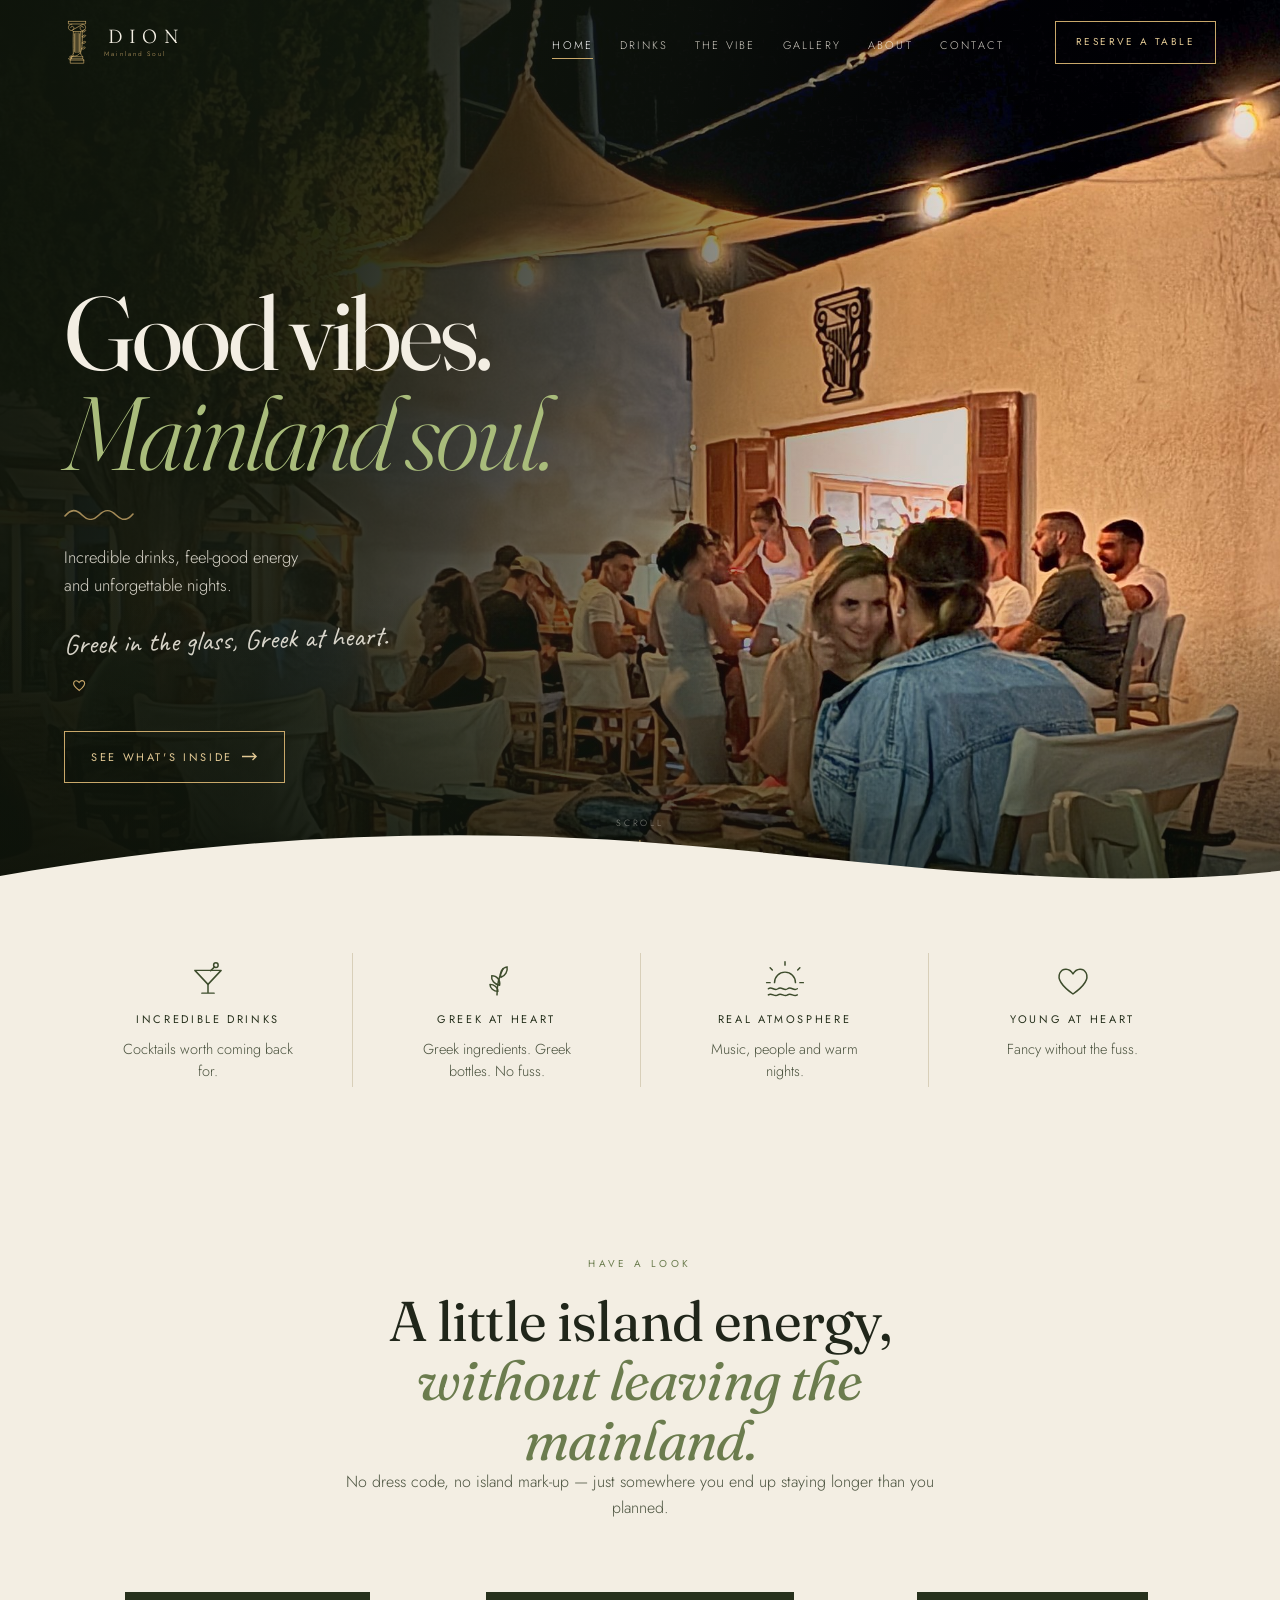
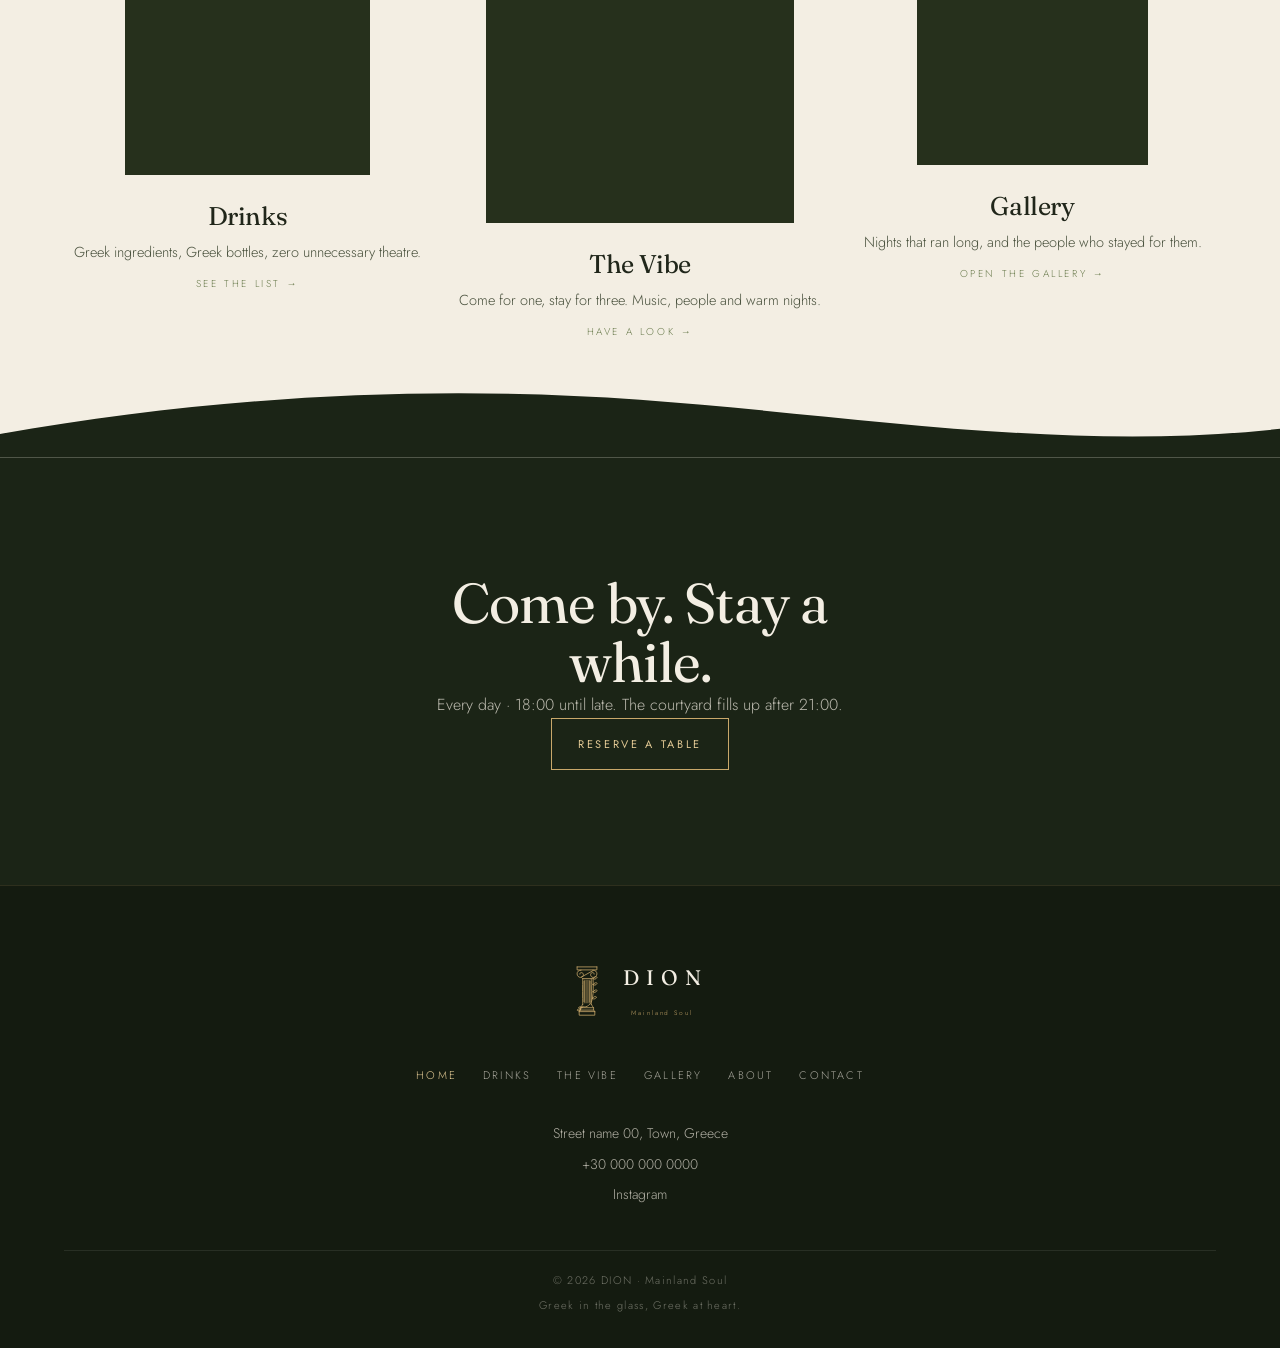
==== commit cab8780d: "Add files via upload" ====
--- a/index.html
+++ b/index.html
@@ -8,510 +8,20 @@
 <meta name="description" content="DION is a bar. Greek drinks, warm nights and good people. Island soul, without leaving the mainland.">
 <meta name="theme-color" content="#0B0B0A">
 <meta property="og:title" content="DION — Mainland Soul">
-<meta property="og:description" content="Incredible drinks, feel-good energy and unforgettable nights.">
+<meta property="og:description" content="DION is a bar. Greek drinks, warm nights and good people. Island soul, without leaving the mainland.">
 <meta property="og:image" content="hero-wide.jpeg">
 <meta property="og:type" content="website">
-
-<!-- Fonts load in the background. Nothing in the entrance depends on them. -->
 <link rel="preconnect" href="https://fonts.googleapis.com">
 <link rel="preconnect" href="https://fonts.gstatic.com" crossorigin>
+<link rel="preconnect" href="https://images.unsplash.com" crossorigin>
 <link rel="stylesheet" media="print" onload="this.media='all'"
       href="https://fonts.googleapis.com/css2?family=Fraunces:ital,opsz,wght@0,9..144,300..700;1,9..144,300..600&family=Jost:wght@300;400;500&family=Caveat:wght@500&display=swap">
 <noscript><link rel="stylesheet" href="https://fonts.googleapis.com/css2?family=Fraunces:ital,opsz,wght@0,9..144,300..700;1,9..144,300..600&family=Jost:wght@300;400;500&family=Caveat:wght@500&display=swap"></noscript>
-
-<!-- Hero is preloaded, but the entrance never waits on it. -->
 <link rel="preload" as="image" href="hero-wide.jpeg" fetchpriority="high">
-<link rel="preconnect" href="https://images.unsplash.com" crossorigin>
-
-<style>
-/* ═══════════════════════════════════════════════════════════════════════
-   DION — single file. Order matters: entrance styles come first so the
-   first paint needs nothing but this stylesheet.
-   ═══════════════════════════════════════════════════════════════════════ */
-
-/* ── TOKENS ──────────────────────────────────────────────────────────── */
-:root{
-  --black:#0B0B0A;
-  --olive-950:#141B10;
-  --olive-900:#1B2416;
-  --olive-800:#26301C;
-  --olive-600:#3D4C2C;
-  --olive-400:#6B7C4E;
-  --sage:#A9BC7B;          /* the friendly green text */
-  --sage-dim:#8A9C63;
-  --cream:#F3EEE3;
-  --cream-2:#E8E1D1;
-  --cream-3:#D8CFB9;
-  --gold:#C9A86A;
-  --gold-lt:#E2C994;
-  --gold-dim:#8E7645;
-  --ink:#20261A;
-  --ink-soft:#4A523E;
-
-  --serif:"Fraunces",Georgia,"Times New Roman",serif;
-  --sans:"Jost","Avenir Next","Helvetica Neue",Arial,sans-serif;
-  --hand:"Caveat","Bradley Hand",cursive;
-
-  --wrap:1280px;
-  --gutter:clamp(20px,5vw,64px);
-
-  /* ─────────────── INTRO TIMING — single source of truth ─────────────── */
-  --s1:.40s;   /* abacus + volutes            */
-  --s2:.70s;   /* diagonal, neck, shaft       */
-  --s3:.95s;   /* flutes                      */
-  --s4:1.15s;  /* base                        */
-  --s5:1.35s;  /* olive branch                */
-  --s6:1.55s;  /* leaves                      */
-  --stroke-dur:.55s;
-  --word-at:2.05s;
-  --word-dur:.75s;
-  --doors-at:2.85s;
-  --doors-dur:1.15s;
-  --door-ease:cubic-bezier(.76,0,.24,1);
-  --intro-play:running;      /* JS flips this to `paused` while the hero loads */
-}
-
-*,*::before,*::after{box-sizing:border-box}
-html{-webkit-text-size-adjust:100%;overflow-x:hidden}
-body{margin:0;background:var(--olive-900);color:var(--ink);font-family:var(--sans);font-weight:300;
-     font-size:clamp(15px,.42vw + 14px,17px);line-height:1.65;overflow-x:hidden}
-img{max-width:100%;display:block}
-figure{margin:0}   /* the UA default is 1em 40px — it was insetting every photo */
-a{color:inherit}
-:focus-visible{outline:2px solid var(--gold-lt);outline-offset:3px;border-radius:2px}
-
-/* ═══ 1. THE ENTRANCE ════════════════════════════════════════════════════
-   The seed fragment is plain HTML + CSS. If the JavaScript never arrives,
-   the whole sequence still runs and still cleans itself up.            */
-
-.entrance{position:fixed;inset:0;z-index:100;display:flex;background:var(--black);
-  animation:introRetire 0s linear calc(var(--doors-at) + var(--doors-dur)) forwards;
-  animation-play-state:var(--intro-play)}
-@keyframes introRetire{to{visibility:hidden;pointer-events:none}}
-.entrance.is-done{opacity:0;pointer-events:none;transition:opacity .4s ease}
-
-.door{position:relative;flex:1 0 50%;height:100%;overflow:hidden;background:var(--black);
-  animation-duration:var(--doors-dur);animation-delay:var(--doors-at);
-  animation-timing-function:var(--door-ease);animation-fill-mode:forwards;
-  animation-play-state:var(--intro-play)}
-.door--l{animation-name:doorL}
-.door--r{animation-name:doorR;transform:translateX(-1px)}   /* kills the centre hairline */
-@keyframes doorL{to{transform:translateX(-100.5%)}}
-@keyframes doorR{to{transform:translateX(100.5%)}}
-
-/* Both doors carry an identical copy of the mark, pinned to the centre of
-   the viewport and clipped by the door. They split when the doors part. */
-.door__art{position:absolute;top:50%;width:min(170px,40vw,22vh);
-  transform:translate(-50%,-50%);text-align:center}
-.door--l .door__art{left:100%}
-.door--r .door__art{left:0}
-
-.mark{display:block;width:100%;height:auto;overflow:visible;
-  filter:drop-shadow(0 0 7px rgba(201,168,106,.28)) drop-shadow(0 0 22px rgba(201,168,106,.12))}
-.door__art{color:var(--gold)}
-.mark path{fill:none;stroke:currentColor;stroke-width:2.2;stroke-linecap:round;stroke-linejoin:round;
-  vector-effect:non-scaling-stroke}
-.draw path{stroke-dasharray:100;stroke-dashoffset:100;
-  animation:draw var(--stroke-dur) cubic-bezier(.55,.06,.28,1) both}
-.draw .seed{stroke-dashoffset:0;animation:none}   /* visible on the very first paint */
-@keyframes draw{to{stroke-dashoffset:0}}
-.draw .s1{animation-delay:var(--s1)}
-.draw .s2{animation-delay:var(--s2)}
-.draw .s3{animation-delay:var(--s3)}
-.draw .s4{animation-delay:var(--s4)}
-.draw .s5{animation-delay:var(--s5)}
-.draw .s6{animation-delay:var(--s6)}
-
-.intro-word{position:absolute;left:50%;top:100%;width:max-content;
-  margin-top:clamp(16px,3vh,30px);transform:translateX(-50%);opacity:0;
-  animation:wordIn var(--word-dur) cubic-bezier(.2,.7,.3,1) var(--word-at) forwards}
-@keyframes wordIn{from{opacity:0;transform:translate(-50%,10px);filter:blur(4px)}
-                  to{opacity:1;transform:translate(-50%,0);filter:none}}
-.intro-word b{display:block;font-family:var(--serif);font-weight:400;color:var(--gold-lt);
-  font-size:clamp(26px,5.4vw,42px);letter-spacing:.42em;text-indent:.42em;line-height:1}
-.intro-word i{display:flex;align-items:center;justify-content:center;gap:10px;margin-top:12px;
-  font-family:var(--sans);font-style:normal;font-weight:400;color:var(--gold);
-  font-size:clamp(8px,1.5vw,10px);letter-spacing:.36em;text-indent:.36em;white-space:nowrap}
-.intro-word i::before,.intro-word i::after{content:"";width:clamp(14px,4vw,30px);height:1px;
-  background:currentColor;opacity:.55}
-
-.skip{position:fixed;right:max(18px,env(safe-area-inset-right));bottom:max(18px,env(safe-area-inset-bottom));
-  z-index:101;background:none;border:0;padding:10px 4px;cursor:pointer;
-  font-family:var(--sans);font-size:10px;letter-spacing:.28em;color:var(--gold-dim);
-  opacity:0;animation:skipIn .5s ease .9s forwards}
-.skip:hover{color:var(--gold-lt)}
-@keyframes skipIn{to{opacity:1}}
-
-/* Reduced motion: no drawing, no doors. Mark, then a quiet fade. */
-@media (prefers-reduced-motion:reduce){
-  .draw path{animation:none;stroke-dashoffset:0}
-  .intro-word{animation:none;opacity:1}
-  .door{animation:none}
-  .hero__media{animation:none}
-  .entrance{animation:rmFade .7s ease 1.15s forwards}
-  @keyframes rmFade{to{opacity:0;visibility:hidden;pointer-events:none}}
-}
-
-/* ═══ 2. SHARED FURNITURE ═══════════════════════════════════════════════ */
-.wrap{width:100%;max-width:var(--wrap);margin-inline:auto;padding-inline:var(--gutter)}
-.eyebrow{font-size:10px;letter-spacing:.34em;text-transform:uppercase;font-weight:400;
-  color:var(--olive-400);margin:0 0 18px}
-.section{padding-block:clamp(72px,10vw,132px)}
-.section--cream{background:var(--cream);color:var(--ink)}
-.section--olive{background:var(--olive-900);color:var(--cream)}
-.section--olive .eyebrow{color:var(--sage-dim)}
-h1,h2,h3{font-family:var(--serif);font-weight:400;letter-spacing:-.015em;margin:0}
-h2{font-size:clamp(30px,5.2vw,58px);line-height:1.06}
-h3{font-size:clamp(19px,2vw,24px);line-height:1.2}
-.lede{max-width:46ch;font-size:clamp(16px,1.1vw,19px);color:var(--ink-soft)}
-.section--olive .lede{color:rgba(243,238,227,.72)}
-.hand{font-family:var(--hand);font-size:clamp(25px,3.2vw,34px);color:var(--sage);
-  line-height:1.35;transform:rotate(-1.6deg);display:inline-block}
-
-.btn{display:inline-flex;align-items:center;gap:.85em;font-family:var(--sans);font-size:11px;
-  font-weight:400;letter-spacing:.24em;text-transform:uppercase;text-decoration:none;
-  padding:16px 26px;border:1px solid var(--gold);color:var(--gold-lt);background:none;
-  cursor:pointer;transition:background .35s ease,color .35s ease,border-color .35s ease}
-.btn:hover{background:var(--gold);color:var(--olive-900);border-color:var(--gold)}
-.btn svg{transition:transform .35s ease}
-.btn:hover svg{transform:translateX(5px)}
-.btn--dark{border-color:var(--olive-600);color:var(--olive-800)}
-.btn--dark:hover{background:var(--olive-800);color:var(--cream);border-color:var(--olive-800)}
-
-/* ═══ 3. NAVIGATION ═════════════════════════════════════════════════════ */
-.nav{position:fixed;top:0;left:0;right:0;z-index:60;display:flex;align-items:center;
-  gap:24px;padding:18px var(--gutter);padding-top:max(18px,env(safe-area-inset-top));
-  transition:background .45s ease,backdrop-filter .45s ease,padding .45s ease;color:var(--cream)}
-.nav.is-stuck{background:rgba(20,27,16,.93);backdrop-filter:blur(9px);padding-block:12px}
-.nav__brand{display:flex;align-items:center;gap:12px;text-decoration:none;margin-right:auto}
-.nav__brand svg{width:26px;height:auto;color:var(--gold);flex:none}
-.nav__brand span{font-family:var(--serif);font-size:19px;letter-spacing:.34em;text-indent:.34em;
-  color:var(--cream);line-height:1}
-.nav__brand small{display:block;font-family:var(--sans);font-size:6.5px;letter-spacing:.3em;
-  text-indent:.3em;color:var(--gold);margin-top:5px}
-.nav__links{display:flex;gap:clamp(14px,2.1vw,30px);list-style:none;margin:0;padding:0}
-.nav__links a{position:relative;text-decoration:none;font-size:11px;letter-spacing:.2em;
-  text-transform:uppercase;padding-block:6px;color:rgba(243,238,227,.86);transition:color .3s}
-.nav__links a::after{content:"";position:absolute;left:0;right:0;bottom:0;height:1px;
-  background:var(--gold);transform:scaleX(0);transform-origin:left;transition:transform .4s cubic-bezier(.4,0,.2,1)}
-.nav__links a:hover,.nav__links a[aria-current]{color:#fff}
-.nav__links a:hover::after,.nav__links a[aria-current]::after{transform:scaleX(1)}
-.nav__cta{white-space:nowrap;padding:12px 20px;font-size:10px}
-.nav__links .nav__cta{display:none}
-.nav__burger{display:none;width:42px;height:42px;border:1px solid rgba(243,238,227,.3);
-  background:none;cursor:pointer;padding:0;align-items:center;justify-content:center}
-.nav__burger span{display:block;width:17px;height:1px;background:var(--cream);position:relative}
-.nav__burger span::before,.nav__burger span::after{content:"";position:absolute;left:0;width:17px;
-  height:1px;background:var(--cream);transition:transform .3s}
-.nav__burger span::before{top:-5px}.nav__burger span::after{top:5px}
-body.menu-open .nav__burger span{background:transparent}
-body.menu-open .nav__burger span::before{transform:translateY(5px) rotate(45deg)}
-body.menu-open .nav__burger span::after{transform:translateY(-5px) rotate(-45deg)}
-
-@media (max-width:900px){
-  .nav__cta{display:none}
-  .nav__burger{display:flex}
-  .nav__links{position:fixed;inset:0;flex-direction:column;justify-content:center;align-items:center;
-    gap:26px;background:var(--olive-950);opacity:0;visibility:hidden;transition:opacity .4s ease,visibility .4s;
-    z-index:1}
-  /* Panel sits over the page; brand and burger stay above the panel. */
-  .nav__brand,.nav__burger{position:relative;z-index:2}
-  body.menu-open .nav__links{opacity:1;visibility:visible}
-  /* backdrop-filter makes .nav the containing block for its position:fixed
-     child, so once the bar went sticky the menu collapsed into the header.
-     Drop the filter while the menu is open and inset:0 means the viewport
-     again. The bar's own background is redundant over a full-screen panel. */
-  body.menu-open .nav,body.menu-open .nav.is-stuck{backdrop-filter:none;background:transparent}
-  body.menu-open{overflow:hidden}
-  .nav__links a{font-size:15px;letter-spacing:.28em}
-  .nav__links li:last-child{margin-top:14px}
-  .nav__links .btn{display:inline-flex}
-  .nav__burger{width:44px;height:44px}
-  .nav__brand svg{width:23px}
-  .nav__brand span{font-size:17px}
-  .nav__brand small{font-size:7.5px;letter-spacing:.26em;text-indent:.26em;white-space:nowrap}
-  .nav{padding-inline:clamp(18px,5vw,28px);gap:14px}
-}
-/* iOS paints a box over the tapped element. On the bordered burger and the
-   outlined buttons that read as a stray gold rectangle, so suppress it. */
-a,button{-webkit-tap-highlight-color:transparent}
-
-/* ═══ 4. HERO ═══════════════════════════════════════════════════════════ */
-.hero{position:relative;min-height:100svh;display:flex;align-items:flex-end;
-  background:var(--olive-950);overflow:hidden;isolation:isolate}
-@supports not (min-height:100svh){.hero{min-height:100vh}}
-.hero__media{position:absolute;inset:0;z-index:-2;
-  background:#2a2118 center/cover no-repeat;   /* blurred 1KB placeholder, set inline */
-  animation:enterZoom var(--doors-dur) var(--door-ease) var(--doors-at) both;
-  animation-play-state:var(--intro-play)}
-@keyframes enterZoom{from{transform:scale(1.025)}to{transform:scale(1)}}
-.hero__media img{width:100%;height:100%;object-fit:cover;object-position:58% 52%}
-.js .hero__media img{opacity:0;transition:opacity .9s ease}
-.hero__media img.is-loaded{opacity:1}
-/* If a photo ever fails, show the tinted placeholder — never a broken-file icon. */
-img.is-failed{opacity:0!important;visibility:hidden}
-.hero::before{content:"";position:absolute;inset:0;z-index:-1;
-  background:linear-gradient(100deg,rgba(15,21,11,.96) 0%,rgba(17,24,13,.9) 26%,rgba(20,27,16,.55) 48%,rgba(20,27,16,.06) 68%,transparent 82%)}
-.hero::after{content:"";position:absolute;inset:0;z-index:-1;
-  background:linear-gradient(to top,rgba(12,17,9,.75),transparent 34%)}
-.hero__inner{position:relative;width:100%;max-width:var(--wrap);margin-inline:auto;
-  padding:0 var(--gutter) clamp(72px,13vh,132px);padding-top:22vh}
-.hero h1{color:var(--cream);font-size:clamp(46px,8.4vw,104px);line-height:.96;letter-spacing:-.03em}
-.hero h1 em{display:block;font-style:italic;color:var(--sage);font-weight:300}
-.squiggle{display:block;width:74px;height:12px;margin:26px 0 24px;color:var(--gold);opacity:.8}
-.hero p{max-width:24ch;color:rgba(243,238,227,.88);font-size:clamp(16px,1.3vw,19px);margin:0 0 22px}
-.hero .hand{display:block;width:fit-content;margin-bottom:34px;font-size:clamp(22px,2.6vw,28px)}
-.hero .hand svg{display:inline-block;width:15px;height:15px;margin-left:7px;vertical-align:-1px;
-  color:var(--gold)}
-.scroll-cue{position:absolute;left:50%;bottom:26px;transform:translateX(-50%);z-index:2;
-  font-size:9px;letter-spacing:.3em;text-transform:uppercase;color:rgba(243,238,227,.5);
-  display:flex;flex-direction:column;align-items:center;gap:9px;text-decoration:none}
-.scroll-cue::after{content:"";width:1px;height:34px;background:linear-gradient(var(--gold),transparent);
-  animation:cue 2.4s ease-in-out infinite}
-@keyframes cue{0%,100%{opacity:.25;transform:scaleY(.55);transform-origin:top}
-               50%{opacity:1;transform:scaleY(1);transform-origin:top}}
-@media (max-width:900px){
-  .hero{align-items:flex-end}
-  /* Portrait crop: swing the frame onto the sign, the lit window and the crowd. */
-  .hero__media img{object-position:62% 50%}
-  /* Bottom-weighted scrim so the type stays readable over a real photo. */
-  .hero::before{background:linear-gradient(to top,rgba(11,15,8,.97) 0%,rgba(12,17,9,.93) 28%,rgba(14,20,10,.66) 50%,rgba(14,20,10,.18) 76%,rgba(8,12,6,.58) 100%)}
-  .hero::after{background:none}
-  /* A shorter hero takes a wider slice of the photo — sharper, and more of the
-     courtyard survives the crop. It also lets the next section peek. */
-  .hero{min-height:clamp(560px,80svh,780px)}
-  .hero__inner{padding-top:16vh;padding-bottom:clamp(52px,8vh,80px)}
-  .hero h1{font-size:clamp(42px,12.4vw,64px);line-height:1.02}
-  .squiggle{width:62px;margin:20px 0 20px}
-  .hero p{max-width:30ch;font-size:16.5px}
-  .hero .hand{font-size:23px;margin-bottom:28px}
-  .hero .btn{padding:15px 22px}
-  .scroll-cue{display:none}
-}
-@media (max-width:640px){
-  .hero__media img{object-position:68% 50%}
-}
-@media (max-width:400px){
-  .hero__inner{padding-top:17vh}
-  .hero h1{font-size:40px}
-  .hero p{margin-bottom:16px}
-  .hero .hand{margin-bottom:24px}
-}
-
-/* ═══ 5. FEATURE STRIP ══════════════════════════════════════════════════ */
-.strip{position:relative;background:var(--cream);margin-top:-1px}
-.strip__curve{display:block;width:100%;height:clamp(38px,6vw,80px);margin-top:calc(clamp(38px,6vw,80px) * -1);
-  position:relative;z-index:1;color:var(--cream)}
-.strip__grid{display:grid;grid-template-columns:repeat(4,1fr);gap:0;
-  padding-block:clamp(30px,4.2vw,54px)}
-.feat{padding:6px clamp(14px,2.2vw,34px);display:flex;flex-direction:column;align-items:flex-start;gap:12px}
-.feat + .feat{border-left:1px solid var(--cream-3)}
-.feat svg{width:42px;height:42px;color:var(--olive-600);flex:none}
-.feat h3{font-family:var(--sans);font-size:11px;font-weight:400;letter-spacing:.24em;
-  text-transform:uppercase;color:var(--olive-800)}
-.feat p{margin:0;font-size:14.5px;line-height:1.5;color:var(--ink-soft);max-width:22ch}
-@media (max-width:820px){
-  .strip__grid{grid-template-columns:repeat(2,1fr);row-gap:34px;padding-block:34px}
-  .feat + .feat{border-left:0}
-  .feat:nth-child(even){border-left:1px solid var(--cream-3)}
-  .feat svg{width:34px;height:34px}
-}
-@media (max-width:420px){
-  .feat{padding-inline:10px}
-  .feat p{font-size:13.5px}
-  .feat h3{letter-spacing:.16em;font-size:10.5px}
-}
-
-/* ═══ 6. DRINKS ═════════════════════════════════════════════════════════ */
-.drinks{display:grid;grid-template-columns:1.05fr .95fr;gap:clamp(30px,5vw,74px);align-items:start}
-/* ch resolves against this element's own font, so it belongs on the h2 —
-   on the wrapper it was measuring 19 characters of 16px Jost. */
-.drinks__head h2{max-width:13ch}
-.drinks__head h2 em{font-style:italic;color:var(--olive-400)}
-.drinks__note{margin:22px 0 0;max-width:34ch;color:var(--ink-soft)}
-.drinks__figs{position:relative;padding-top:12px}
-.fig{position:relative;overflow:hidden;background:var(--olive-800)}
-.fig img{width:100%;height:100%;object-fit:cover;transition:transform 1.1s cubic-bezier(.2,.6,.2,1)}
-.fig:hover img{transform:scale(1.045)}
-.fig--tall{aspect-ratio:4/5}
-.fig--wide{aspect-ratio:3/2}
-.drinks__figs .fig--tall{width:78%}
-.drinks__figs .fig--wide{width:56%;margin:-16% 0 0 auto;position:relative;z-index:2;
-  outline:9px solid var(--cream)}
-.list{list-style:none;margin:34px 0 0;padding:0;grid-column:1/-1;
-  display:grid;grid-template-columns:repeat(auto-fit,minmax(250px,1fr));gap:2px 44px}
-.list li{display:grid;grid-template-columns:1fr auto;gap:3px 16px;align-items:baseline;
-  padding:15px 0;border-bottom:1px solid var(--cream-3)}
-.list b{font-family:var(--serif);font-weight:400;font-size:19px;letter-spacing:-.01em}
-.list em{grid-column:1/2;font-style:normal;font-size:13.5px;line-height:1.45;color:var(--ink-soft)}
-.list i{font-style:normal;font-size:13px;letter-spacing:.08em;color:var(--olive-600)}
-.list__foot{grid-column:1/-1;margin:26px 0 0;font-size:13.5px;color:var(--olive-400);
-  letter-spacing:.02em}
-@media (max-width:880px){
-  .drinks{grid-template-columns:1fr;gap:34px}
-  .drinks__figs{display:flex;gap:12px;padding-top:0}
-  .drinks__figs .fig--tall{width:58%}
-  .drinks__figs .fig--wide{width:42%;margin:0;outline:0;align-self:flex-end;aspect-ratio:1}
-  .list{margin-top:12px}
-}
-@media (max-width:640px){
-  .list li{grid-template-columns:1fr;justify-items:center;text-align:center;gap:5px;padding:17px 0}
-  .list__foot{text-align:center;max-width:30ch;margin-inline:auto}
-}
-
-/* ═══ 7. THE VIBE ═══════════════════════════════════════════════════════ */
-.vibe{position:relative}
-.vibe__head{margin-bottom:clamp(34px,5vw,62px)}
-.vibe__head h2{max-width:14ch}
-.vibe__head h2{color:var(--cream)}
-.vibe__grid{display:grid;grid-template-columns:repeat(12,1fr);gap:18px;align-items:end}
-.vibe__grid .fig{outline:1px solid rgba(201,168,106,.15)}
-.v1{grid-column:1/7;aspect-ratio:3/2}
-.v2{grid-column:8/13;aspect-ratio:4/5;transform:translateY(-46px)}
-.v3{grid-column:3/9;aspect-ratio:16/9;transform:translateY(-26px);z-index:2}
-.vibe__say{grid-column:9/13;align-self:center;padding-bottom:34px}
-.vibe__say p{margin:0;color:rgba(243,238,227,.78);font-size:16px;max-width:30ch}
-.vibe__say .hand{margin-top:22px;font-size:clamp(26px,3.6vw,36px)}
-@media (max-width:880px){
-  .vibe__grid{grid-template-columns:1fr 1fr;gap:12px}
-  .v1{grid-column:1/3;aspect-ratio:3/2}
-  .v2{grid-column:1/2;transform:none}
-  .v3{grid-column:2/3;aspect-ratio:4/5;transform:none}
-  .vibe__say{grid-column:1/3;padding:8px 0 0}
-}
-
-/* ═══ 8. GALLERY ════════════════════════════════════════════════════════ */
-.section--gallery{background:var(--olive-950);color:var(--cream);
-  padding-block:clamp(72px,10vw,132px)}
-.gal__title{max-width:16ch}
-.gal{columns:3;column-gap:16px;margin-top:34px}
-.gal button{display:block;width:100%;margin:0 0 16px;padding:0;border:0;background:var(--olive-800);
-  cursor:zoom-in;break-inside:avoid;overflow:hidden;position:relative}
-.gal img{width:100%;height:auto;transition:transform 1.2s cubic-bezier(.2,.6,.2,1),filter .6s ease;
-  filter:saturate(.96)}
-.gal button:hover img{transform:scale(1.05);filter:saturate(1.06)}
-@media (max-width:880px){.gal{columns:2;column-gap:10px}.gal button{margin-bottom:10px}}
-
-.lightbox{position:fixed;inset:0;z-index:90;display:flex;align-items:center;justify-content:center;
-  background:rgba(8,10,7,.94);padding:22px;opacity:0;visibility:hidden;transition:opacity .35s ease,visibility .35s}
-.lightbox.is-open{opacity:1;visibility:visible}
-.lightbox img{max-width:100%;max-height:88vh;object-fit:contain;box-shadow:0 30px 90px rgba(0,0,0,.6)}
-.lightbox button{position:absolute;top:16px;right:20px;background:none;border:0;color:var(--cream);
-  font-size:26px;line-height:1;cursor:pointer;padding:10px}
-
-/* ═══ 9. ABOUT ══════════════════════════════════════════════════════════ */
-.about{display:grid;grid-template-columns:1.1fr .9fr;gap:clamp(30px,6vw,80px);align-items:center}
-.about h2{max-width:15ch}
-.about h2 em{font-style:italic;color:var(--olive-400)}
-.about__body p{max-width:44ch}
-.about__body .hand{margin-top:18px;color:var(--olive-400)}
-.about .fig{aspect-ratio:5/6}
-@media (max-width:880px){.about{grid-template-columns:1fr;gap:28px}.about .fig{aspect-ratio:3/2}}
-
-/* ═══ 10. CONTACT ═══════════════════════════════════════════════════════ */
-.contact__title{color:var(--cream);max-width:13ch}
-.contact{display:grid;grid-template-columns:1fr 1fr;gap:clamp(28px,5vw,64px)}
-.facts{list-style:none;margin:0;padding:0;display:grid;gap:26px}
-.facts li{display:grid;gap:5px}
-.facts dt,.facts h3{font-family:var(--sans);font-size:10px;letter-spacing:.3em;text-transform:uppercase;
-  color:var(--sage-dim);font-weight:400}
-.facts p,.facts a{margin:0;color:var(--cream);text-decoration:none;font-size:17px;line-height:1.5}
-.facts a:hover{color:var(--gold-lt)}
-.ig{display:flex;align-items:center;gap:18px;padding:22px;text-decoration:none;
-  border:1px solid rgba(201,168,106,.32);background:linear-gradient(120deg,rgba(61,76,44,.5),rgba(20,27,16,.2));
-  transition:border-color .4s ease,transform .4s ease,background .4s ease}
-.ig:hover{border-color:var(--gold);transform:translateY(-2px);background:linear-gradient(120deg,rgba(61,76,44,.75),rgba(20,27,16,.3))}
-.ig svg{width:30px;height:30px;color:var(--gold);flex:none}
-.ig b{display:block;font-family:var(--serif);font-size:22px;font-weight:400;color:var(--cream)}
-.ig span{font-size:13px;color:rgba(243,238,227,.62)}
-.map{display:block;position:relative;overflow:hidden;aspect-ratio:4/3;text-decoration:none;
-  border:1px solid rgba(201,168,106,.22);background:
-    radial-gradient(circle at 62% 44%,rgba(201,168,106,.16),transparent 58%),var(--olive-800)}
-.map__grid{position:absolute;inset:0;opacity:.5;
-  background-image:linear-gradient(rgba(169,188,123,.13) 1px,transparent 1px),
-                   linear-gradient(90deg,rgba(169,188,123,.13) 1px,transparent 1px);
-  background-size:38px 38px}
-.map__road{position:absolute;inset:0;color:rgba(169,188,123,.3)}
-.map__pin{position:absolute;top:44%;left:62%;transform:translate(-50%,-100%);color:var(--gold);
-  display:flex;flex-direction:column;align-items:center;gap:6px}
-.map__pin svg{width:26px;height:26px;filter:drop-shadow(0 3px 10px rgba(0,0,0,.5))}
-.map__label{position:absolute;left:0;right:0;bottom:0;padding:16px 20px;display:flex;
-  justify-content:space-between;align-items:baseline;gap:14px;
-  background:linear-gradient(transparent,rgba(12,17,9,.9));color:var(--cream);
-  font-size:11px;letter-spacing:.22em;text-transform:uppercase}
-.map__label em{font-style:normal;color:var(--gold)}
-.contact__cta{margin-top:32px;display:flex;flex-wrap:wrap;gap:14px;align-items:center}
-@media (max-width:880px){.contact{grid-template-columns:1fr}}
-
-/* ═══ 11. FOOTER ════════════════════════════════════════════════════════ */
-.foot{background:var(--olive-950);color:rgba(243,238,227,.7);
-  padding:clamp(46px,6vw,74px) 0 34px;border-top:1px solid rgba(201,168,106,.14)}
-.foot__top{display:flex;flex-wrap:wrap;gap:38px 60px;justify-content:space-between}
-.foot__brand{display:flex;align-items:center;gap:14px;text-decoration:none}
-.foot__brand svg{width:30px;color:var(--gold)}
-.foot__brand b{display:block;font-family:var(--serif);font-weight:400;font-size:21px;
-  letter-spacing:.34em;text-indent:.34em;color:var(--cream)}
-.foot__brand small{font-size:6.5px;letter-spacing:.3em;text-indent:.3em;color:var(--gold)}
-.foot nav{display:flex;flex-wrap:wrap;gap:8px 24px}
-.foot nav a{text-decoration:none;font-size:11px;letter-spacing:.2em;text-transform:uppercase;
-  color:rgba(243,238,227,.66)}
-.foot nav a:hover{color:var(--gold-lt)}
-.foot__col{display:grid;gap:5px;font-size:14px}
-.foot__col a{text-decoration:none}
-.foot__col a:hover{color:var(--gold-lt)}
-.foot__base{margin-top:44px;padding-top:20px;border-top:1px solid rgba(243,238,227,.09);
-  display:flex;flex-wrap:wrap;gap:8px 20px;justify-content:space-between;
-  font-size:11px;letter-spacing:.12em;color:rgba(243,238,227,.42)}
-
-/* On a phone, space-between leaves the links stranded mid-row. Stack and centre. */
-@media (max-width:640px){
-  .foot{padding-top:clamp(40px,7vw,60px)}
-  .foot__top{flex-direction:column;align-items:center;text-align:center;gap:26px}
-  .foot__brand{justify-content:center}
-  .foot nav{justify-content:center;gap:12px 22px;max-width:22rem}
-  .foot__col{justify-items:center;gap:7px}
-  .foot__base{margin-top:30px;flex-direction:column;align-items:center;text-align:center;gap:7px}
-}
-
-/* ═══ 12. REVEALS ═══════════════════════════════════════════════════════ */
-.rv{opacity:0;transform:translateY(14px);
-  transition:opacity .9s cubic-bezier(.2,.7,.3,1),transform .9s cubic-bezier(.2,.7,.3,1)}
-.rv.in{opacity:1;transform:none}
-.rv:nth-child(2){transition-delay:.07s}
-.rv:nth-child(3){transition-delay:.14s}
-.rv:nth-child(4){transition-delay:.21s}
-@media (prefers-reduced-motion:reduce){
-  .rv{opacity:1;transform:none;transition:none}
-  .fig img,.gal img{transition:none}
-  .scroll-cue::after{animation:none}
-  html{scroll-behavior:auto}
-}
-@media (prefers-reduced-motion:no-preference){html{scroll-behavior:smooth}}
-.rv-fade{opacity:0;transition:opacity 1.1s cubic-bezier(.2,.7,.3,1) .1s}
-.rv-fade.in{opacity:1}
-@media (prefers-reduced-motion:reduce){.rv-fade{opacity:1;transition:none}}
-/* ═══ 13. PHONE MEASURES ════════════════════════════════════════════════
-   Last in the file on purpose: these have to beat the per-section rules
-   above. Character-count measures are for wide columns — on a phone the
-   column IS the measure, so capping it just leaves half the screen empty. */
-@media (max-width:880px){
-  h2{font-size:clamp(32px,8.4vw,46px)}
-  .drinks__head h2,.vibe__head h2,.about h2,.drinks__note,.lede,
-  .vibe__say p,.about__body p,.gal__title,.contact__title,.hero p{max-width:none}
-  .vibe__say p{font-size:16.5px}
-}
-.contact{margin-top:clamp(30px,4vw,52px)}
-.intro-lock{overflow:hidden}
-.intro-over .hero__media{animation:none}
-.gal button:focus-visible{outline-offset:-4px}
-</style>
+<link rel="stylesheet" href="assets/site.css">
 </head>
 <body>
 
-<!-- ═══ THE MARK ═══════════════════════════════════════════════════════════
-     Traced from the real DION sign on the courtyard wall. If you have the
-     original vector from whoever made the sign, replace the paths in this
-     one <symbol> and in the two .door__art copies below.              ═══ -->
 <svg width="0" height="0" style="position:absolute" aria-hidden="true"><symbol id="dion-mark" viewBox="0 0 100 190">
   <g fill="none" stroke="currentColor" stroke-width="2.6" stroke-linecap="round" stroke-linejoin="round">
     <path d="M17 13 H83"/><path d="M83 13 V23 H17 V13"/>
@@ -534,14 +44,9 @@
   </g>
 </symbol></svg>
 
-<!-- ═══ THE ENTRANCE ═══════════════════════════════════════════════════════
-     Two doors, each holding an identical half of the mark. The .seed paths
-     are drawn by the browser on the first paint — no JavaScript, no image
-     request. Keep the two copies identical.                           ═══ -->
+<!-- ═══ THE ENTRANCE — home page only ═════════════════════════════════ -->
 <div class="entrance" id="entrance" role="presentation">
-
-  <div class="door door--l">
-    <div class="door__art">
+  <div class="door door--l"><div class="door__art">
       <svg class="mark draw" viewBox="0 0 100 190" aria-hidden="true">
         <path class="seed" pathLength="100" d="M17 13 H83"/>
         <path class="seed" pathLength="100" d="M70 24 C78 24 83 29 83 36"/>
@@ -567,11 +72,8 @@
         <path class="s6" pathLength="100" d="M28 155 C24 152 19 153 17 157 C21 161 26 160 28 155 Z"/>
       </svg>
       <div class="intro-word"><b>DION</b><i>Mainland Soul</i></div>
-    </div>
-  </div>
-
-  <div class="door door--r">
-    <div class="door__art">
+  </div></div>
+  <div class="door door--r"><div class="door__art">
       <svg class="mark draw" viewBox="0 0 100 190" aria-hidden="true">
         <path class="seed" pathLength="100" d="M17 13 H83"/>
         <path class="seed" pathLength="100" d="M70 24 C78 24 83 29 83 36"/>
@@ -597,40 +99,34 @@
         <path class="s6" pathLength="100" d="M28 155 C24 152 19 153 17 157 C21 161 26 160 28 155 Z"/>
       </svg>
       <div class="intro-word"><b>DION</b><i>Mainland Soul</i></div>
-    </div>
-  </div>
-
+  </div></div>
 </div>
 <button class="skip" id="skip" type="button">Skip</button>
 
-<!-- ═══ NAVIGATION ══════════════════════════════════════════════════════ -->
-<header class="nav" id="nav">
-  <a class="nav__brand" href="#top" aria-label="DION, home">
+<header class="nav nav--overlay" id="nav">
+  <a class="nav__brand" href="index.html" aria-label="DION, home">
     <svg viewBox="0 0 100 190" aria-hidden="true"><use href="#dion-mark"/></svg>
     <span>DION<small>Mainland Soul</small></span>
   </a>
   <button class="nav__burger" id="burger" type="button" aria-label="Menu" aria-expanded="false"><span></span></button>
   <ul class="nav__links" id="menu">
-    <li><a href="#top">Home</a></li>
-    <li><a href="#drinks">Drinks</a></li>
-    <li><a href="#vibe">The Vibe</a></li>
-    <li><a href="#gallery">Gallery</a></li>
-    <li><a href="#about">About</a></li>
-    <li><a href="#contact">Contact</a></li>
-    <li><a class="btn nav__cta" href="#contact" data-cta>Reserve a table</a></li>
+      <li><a href="index.html" aria-current="page">Home</a></li>
+      <li><a href="drinks.html">Drinks</a></li>
+      <li><a href="vibe.html">The Vibe</a></li>
+      <li><a href="gallery.html">Gallery</a></li>
+      <li><a href="about.html">About</a></li>
+      <li><a href="contact.html">Contact</a></li>
+      <li><a class="btn nav__cta" href="contact.html" data-cta>Reserve a table</a></li>
   </ul>
-  <a class="btn nav__cta" href="#contact" data-cta>Reserve a table</a>
+  <a class="btn nav__cta" href="contact.html" data-cta>Reserve a table</a>
 </header>
 
-<!-- ═══ HERO ═══════════════════════════════════════════════════════════ -->
-<main id="top">
-<section class="hero" data-nav="#top">
-  <picture class="hero__media" id="heroMedia"
-           style="background-image:url([data-uri])">
-    <img id="heroImg" src="hero-wide.jpeg" width="2000" height="1330" fetchpriority="high" decoding="async"
-         alt="The DION courtyard on a summer night — string lights over full tables and the bar glowing through open shutters">
+<main>
+<section class="hero">
+  <picture class="hero__media" id="heroMedia">
+    <img id="heroImg" src="hero-wide.jpeg" width="2000" height="1330" fetchpriority="high"
+         decoding="async" alt="The DION courtyard on a summer night — string lights over full tables and the bar glowing through open shutters">
   </picture>
-
   <div class="hero__inner">
     <h1>Good vibes.<em>Mainland soul.</em></h1>
     <svg class="squiggle" viewBox="0 0 74 12" fill="none" stroke="currentColor" stroke-width="1.6" stroke-linecap="round" aria-hidden="true">
@@ -642,214 +138,90 @@
         <path d="M12 21C4 15 2 11 3.6 7.7 5.2 4.4 9.6 4.6 12 8.4c2.4-3.8 6.8-4 8.4-.7C22 11 20 15 12 21Z"/>
       </svg>
     </p>
-    <a class="btn" href="#drinks">See what's inside
+    <a class="btn" href="drinks.html">See what's inside
       <svg width="16" height="9" viewBox="0 0 16 9" fill="none" stroke="currentColor" stroke-width="1.3" aria-hidden="true">
         <path d="M0 4.5h14M10.5 1l3.6 3.5-3.6 3.5"/></svg>
     </a>
   </div>
-
-  <a class="scroll-cue" href="#drinks" aria-hidden="true" tabindex="-1">Scroll</a>
-</section>
-
-<!-- ═══ FEATURE STRIP ══════════════════════════════════════════════════ -->
-<svg class="strip__curve" viewBox="0 0 1440 90" preserveAspectRatio="none" aria-hidden="true">
+  <a class="scroll-cue" href="#strip" aria-hidden="true" tabindex="-1">Scroll</a>
+</section>
+<svg class="curve curve--cream" viewBox="0 0 1440 90" preserveAspectRatio="none" aria-hidden="true">
   <path fill="currentColor" d="M0 62C240 18 480 4 720 22s480 62 720 34v34H0V62Z"/>
 </svg>
-<section class="strip">
+<section class="strip" id="strip">
   <div class="wrap strip__grid">
     <div class="feat rv">
       <svg viewBox="0 0 48 48" fill="none" stroke="currentColor" stroke-width="1.7" stroke-linecap="round" stroke-linejoin="round" aria-hidden="true">
         <path d="M9 13h30L24 29 9 13Z"/><path d="M24 29v9M17 39h14"/><path d="M31.5 9c-1.5 1.5-3 3-4.5 4.5"/><circle cx="33" cy="7" r="2.6"/>
       </svg>
-      <h3>Incredible drinks</h3>
-      <p>Cocktails worth coming back for.</p>
-    </div>
-    <div class="feat rv">
-      <svg viewBox="0 0 48 48" fill="none" stroke="currentColor" stroke-width="1.7" stroke-linecap="round" stroke-linejoin="round" aria-hidden="true">
-        <path d="M24 41c0-11 2-21 7-30"/>
-        <path d="M27 30c-6-1-10-6-9-11 6 0 10 5 9 11Z"/>
-        <path d="M28.5 21c5-2 8-7 7-12-6 1-9 7-7 12Z"/>
-        <path d="M25 37c-5 0-9-4-9-8 5 0 9 4 9 8Z"/>
-      </svg>
-      <h3>Greek at heart</h3>
-      <p>Greek ingredients. Greek bottles. No fuss.</p>
+      <h3>Incredible drinks</h3><p>Cocktails worth coming back for.</p>
+    </div>
+    <div class="feat rv">
+      <svg viewBox="0 0 48 48" fill="none" stroke="currentColor" stroke-width="1.7" stroke-linecap="round" stroke-linejoin="round" aria-hidden="true">
+        <path d="M24 41c0-11 2-21 7-30"/><path d="M27 30c-6-1-10-6-9-11 6 0 10 5 9 11Z"/>
+        <path d="M28.5 21c5-2 8-7 7-12-6 1-9 7-7 12Z"/><path d="M25 37c-5 0-9-4-9-8 5 0 9 4 9 8Z"/>
+      </svg>
+      <h3>Greek at heart</h3><p>Greek ingredients. Greek bottles. No fuss.</p>
     </div>
     <div class="feat rv">
       <svg viewBox="0 0 48 48" fill="none" stroke="currentColor" stroke-width="1.7" stroke-linecap="round" stroke-linejoin="round" aria-hidden="true">
         <path d="M12 27a12 12 0 0 1 24 0"/><path d="M24 7v-4M9.5 12.5 7 10M38.5 12.5 41 10M7 27H3M45 27h-4"/>
         <path d="M5 34c4-3 7 3 11 0s7 3 11 0 7 3 11 0"/><path d="M5 41c4-3 7 3 11 0s7 3 11 0 7 3 11 0"/>
       </svg>
-      <h3>Real atmosphere</h3>
-      <p>Music, people and warm nights.</p>
+      <h3>Real atmosphere</h3><p>Music, people and warm nights.</p>
     </div>
     <div class="feat rv">
       <svg viewBox="0 0 48 48" fill="none" stroke="currentColor" stroke-width="1.7" stroke-linecap="round" stroke-linejoin="round" aria-hidden="true">
         <path d="M24 40C10 30 6 22 9 16c3-6 11-6 15 1 4-7 12-7 15-1 3 6-1 14-15 24Z"/>
       </svg>
-      <h3>Young at heart</h3>
-      <p>Fancy without the fuss.</p>
-    </div>
-  </div>
-</section>
-
-<!-- ═══ DRINKS ═════════════════════════════════════════════════════════ -->
-<section class="section section--cream" id="drinks" data-nav="#drinks">
-  <div class="wrap drinks">
-    <div class="drinks__head rv">
-      <p class="eyebrow">Drinks</p>
-      <h2>Drinks we actually <em>want</em> to drink.</h2>
-      <p class="drinks__note lede">Good ingredients. Greek character. Zero unnecessary theatre.</p>
-      <p class="drinks__note lede">What goes into the glass stays close to home — Greek ingredients,
-        Greek bottles and flavours we actually love.</p>
-    </div>
-
-    <div class="drinks__figs rv">
-      <figure class="fig fig--tall">
-        <img src="https://images.unsplash.com/photo-1597075687490-8f673c6c17f6?auto=format&amp;fit=crop&amp;w=960&amp;h=1200&amp;q=70" width="960" height="1200" loading="lazy" decoding="async"
-             alt="A cocktail on a wooden table, candlelit">
-      </figure>
-      <figure class="fig fig--wide">
-        <img src="https://images.unsplash.com/photo-1470337458703-46ad1756a187?auto=format&amp;fit=crop&amp;w=1000&amp;h=1000&amp;q=70" width="1000" height="1000" loading="lazy" decoding="async"
-             alt="Amber cocktail poured over a single large cube of ice">
-      </figure>
-    </div>
-
-    <ul class="list" id="drinkList"></ul>
-    <p class="list__foot" id="drinkFoot"></p>
-  </div>
-</section>
-
-<!-- ═══ THE VIBE ═══════════════════════════════════════════════════════ -->
-<section class="section section--olive" id="vibe" data-nav="#vibe">
+      <h3>Young at heart</h3><p>Fancy without the fuss.</p>
+    </div>
+  </div>
+</section>
+<section class="section section--cream">
   <div class="wrap">
-    <div class="vibe__head rv">
-      <p class="eyebrow">The vibe</p>
-      <h2>Come for one. Stay for three.</h2>
-    </div>
-    <div class="vibe__grid">
-      <figure class="fig v1 rv">
-        <img src="https://images.unsplash.com/photo-1485872299829-c673f5194813?auto=format&amp;fit=crop&amp;w=1200&amp;h=800&amp;q=70" width="1200" height="800" loading="lazy" decoding="async"
-             alt="Two friends talking over drinks">
-      </figure>
-      <figure class="fig v2 rv-fade">
-        <img src="https://images.unsplash.com/photo-1694659589047-64e59133764a?auto=format&amp;fit=crop&amp;w=900&amp;h=1125&amp;q=70" width="900" height="1125" loading="lazy" decoding="async"
-             alt="A bulb hanging from a wire in the branches of a tree">
-      </figure>
-      <figure class="fig v3 rv-fade">
-        <img src="https://images.unsplash.com/photo-1714381633320-e5c3fd0f14db?auto=format&amp;fit=crop&amp;w=1200&amp;h=675&amp;q=70" width="1200" height="675" loading="lazy" decoding="async"
-             alt="A terrace of tables and chairs under strung lights">
-      </figure>
-      <div class="vibe__say rv">
-        <p>It starts with one drink and a table for two. Then someone pulls up a chair,
-          the music finds its stride, and nobody's looking at their phone any more.</p>
-        <p class="hand">Fancy without the fuss.</p>
-      </div>
-    </div>
-  </div>
-</section>
-
-<!-- ═══ GALLERY ════════════════════════════════════════════════════════ -->
-<section class="section section--gallery" id="gallery" data-nav="#gallery">
-  <div class="wrap">
-    <p class="eyebrow rv">Gallery</p>
-    <h2 class="rv gal__title">Nights that ran long.</h2>
-    <div class="gal">
-      <button type="button" data-full="https://images.unsplash.com/photo-1568644396922-5c3bfae12521?auto=format&amp;fit=crop&amp;w=1600&amp;h=1066&amp;q=78"><img src="https://images.unsplash.com/photo-1568644396922-5c3bfae12521?auto=format&amp;fit=crop&amp;w=1200&amp;h=800&amp;q=70" width="1200" height="800" loading="lazy" decoding="async" alt="Three people raising glasses together"></button>
-      <button type="button" data-full="https://images.unsplash.com/photo-1694659589047-64e59133764a?auto=format&amp;fit=crop&amp;w=1600&amp;h=2133&amp;q=78"><img src="https://images.unsplash.com/photo-1694659589047-64e59133764a?auto=format&amp;fit=crop&amp;w=900&amp;h=1200&amp;q=70" width="900" height="1200" loading="lazy" decoding="async" alt="A bulb glowing in the branches overhead"></button>
-      <button type="button" data-full="https://images.unsplash.com/photo-1714381633320-e5c3fd0f14db?auto=format&amp;fit=crop&amp;w=1600&amp;h=900&amp;q=78"><img src="https://images.unsplash.com/photo-1714381633320-e5c3fd0f14db?auto=format&amp;fit=crop&amp;w=1200&amp;h=675&amp;q=70" width="1200" height="675" loading="lazy" decoding="async" alt="Tables under strung lights"></button>
-      <button type="button" data-full="https://images.unsplash.com/photo-1527359443443-84a48aec73d2?auto=format&amp;fit=crop&amp;w=1600&amp;h=2000&amp;q=78"><img src="https://images.unsplash.com/photo-1527359443443-84a48aec73d2?auto=format&amp;fit=crop&amp;w=900&amp;h=1125&amp;q=70" width="900" height="1125" loading="lazy" decoding="async" alt="A lit terrace after dark"></button>
-      <button type="button" data-full="https://images.unsplash.com/photo-1597075687490-8f673c6c17f6?auto=format&amp;fit=crop&amp;w=1600&amp;h=1066&amp;q=78"><img src="https://images.unsplash.com/photo-1597075687490-8f673c6c17f6?auto=format&amp;fit=crop&amp;w=1200&amp;h=800&amp;q=70" width="1200" height="800" loading="lazy" decoding="async" alt="A cocktail resting on wood"></button>
-      <button type="button" data-full="https://images.unsplash.com/photo-1574879948818-1cfda7aa5b1a?auto=format&amp;fit=crop&amp;w=1600&amp;h=2133&amp;q=78"><img src="https://images.unsplash.com/photo-1574879948818-1cfda7aa5b1a?auto=format&amp;fit=crop&amp;w=900&amp;h=1200&amp;q=70" width="900" height="1200" loading="lazy" decoding="async" alt="A drink being poured behind the bar"></button>
-    </div>
-  </div>
-</section>
-
-<!-- ═══ ABOUT ══════════════════════════════════════════════════════════ -->
-<section class="section section--cream" id="about" data-nav="#about">
-  <div class="wrap about">
-    <div class="about__body rv">
-      <p class="eyebrow">About</p>
-      <h2>A little island energy, <em>without leaving the mainland.</em></h2>
-      <p class="lede" style="margin-top:26px">DION is a bar. Good drinks made properly, Greek bottles
-        and ingredients we actually like, music that suits the hour, and the people who turn up.
-        No dress code, no island mark-up — just somewhere you end up staying longer than you planned.</p>
-      <p class="hand">Fancy without the fuss.</p>
-    </div>
-    <figure class="fig rv">
-      <img src="https://images.unsplash.com/photo-1527359443443-84a48aec73d2?auto=format&amp;fit=crop&amp;w=900&amp;h=1080&amp;q=70" width="900" height="1080" loading="lazy" decoding="async"
-           alt="A warm outdoor seating area strung with lights after dark">
-    </figure>
-  </div>
-</section>
-
-<!-- ═══ CONTACT ════════════════════════════════════════════════════════ -->
-<section class="section section--olive" id="contact" data-nav="#contact">
-  <div class="wrap">
-    <p class="eyebrow rv">Find us</p>
-    <h2 class="rv contact__title">Come by. Stay a while.</h2>
-
-    <div class="contact">
-      <div class="rv">
-        <ul class="facts">
-          <li><h3>Where</h3>
-            <p id="cAddr1">Street name 00</p>
-            <p id="cAddr2">Town, Greece</p></li>
-          <li><h3>Open</h3>
-            <p id="cHours1">Every day · 18:00 until late</p>
-            <p id="cHours2">The courtyard fills up after 21:00</p></li>
-          <li><h3>Talk to us</h3>
-            <a id="cPhone" href="tel:+300000000000">+30 000 000 0000</a></li>
-        </ul>
-
-        <a class="ig" id="cIg" href="https://instagram.com/" target="_blank" rel="noopener">
-          <svg viewBox="0 0 24 24" fill="none" stroke="currentColor" stroke-width="1.4" aria-hidden="true">
-            <rect x="3" y="3" width="18" height="18" rx="5"/><circle cx="12" cy="12" r="4.2"/><circle cx="17.4" cy="6.6" r="1.1" fill="currentColor" stroke="none"/>
-          </svg>
-          <span><b id="cIgHandle">@yourhandle</b><span>Tonight's music, tomorrow's plans, everything in between.</span></span>
-        </a>
-
-        <div class="contact__cta">
-          <a class="btn" href="tel:+300000000000" data-cta data-phone>Reserve a table</a>
-          <span style="font-size:13.5px;color:rgba(243,238,227,.55)">or just turn up — most people do.</span>
-        </div>
-      </div>
-
-      <a class="map rv" id="cMap" href="https://www.google.com/maps" target="_blank" rel="noopener" aria-label="Open DION in Google Maps">
-        <span class="map__grid"></span>
-        <svg class="map__road" viewBox="0 0 400 300" fill="none" stroke="currentColor" stroke-width="7" aria-hidden="true">
-          <path d="M-10 210C70 200 120 176 190 150s150-40 230-72"/>
-          <path d="M150 320V180l110-70V-10" stroke-width="4"/>
-          <path d="M-10 96c90 22 150 10 230-30" stroke-width="3"/>
-        </svg>
-        <span class="map__pin">
-          <svg viewBox="0 0 24 24" fill="none" stroke="currentColor" stroke-width="1.6" aria-hidden="true">
-            <path d="M12 22s7-7.2 7-12A7 7 0 0 0 5 10c0 4.8 7 12 7 12Z"/><circle cx="12" cy="10" r="2.4"/>
-          </svg>
-        </span>
-        <span class="map__label"><em>DION</em><span>Open in Maps →</span></span>
+    <div class="col">
+      <p class="eyebrow rv">Have a look</p>
+      <h2 class="rv">A little island energy, <em style="font-style:italic;color:var(--olive-400)">without leaving the mainland.</em></h2>
+      <p class="lede rv">No dress code, no island mark-up — just somewhere you end up staying longer than you planned.</p>
+    </div>
+    <div class="cards">
+      <a class="card rv" href="drinks.html">
+        <span class="card__img"><img src="https://images.unsplash.com/photo-1597075687490-8f673c6c17f6?auto=format&amp;fit=crop&amp;w=900&amp;h=675&amp;q=72" width="900" height="675" loading="lazy" decoding="async" alt="A cocktail on a wooden table"></span>
+        <h3>Drinks</h3><p>Greek ingredients, Greek bottles, zero unnecessary theatre.</p><span>See the list →</span>
       </a>
-    </div>
+      <a class="card rv" href="vibe.html">
+        <span class="card__img"><img src="https://images.unsplash.com/photo-1714381633320-e5c3fd0f14db?auto=format&amp;fit=crop&amp;w=900&amp;h=675&amp;q=72" width="900" height="675" loading="lazy" decoding="async" alt="Tables and chairs under strung lights"></span>
+        <h3>The Vibe</h3><p>Come for one, stay for three. Music, people and warm nights.</p><span>Have a look →</span>
+      </a>
+      <a class="card rv" href="gallery.html">
+        <span class="card__img"><img src="https://images.unsplash.com/photo-1568644396922-5c3bfae12521?auto=format&amp;fit=crop&amp;w=900&amp;h=675&amp;q=72" width="900" height="675" loading="lazy" decoding="async" alt="Three people raising glasses"></span>
+        <h3>Gallery</h3><p>Nights that ran long, and the people who stayed for them.</p><span>Open the gallery →</span>
+      </a>
+    </div>
+  </div>
+</section>
+<svg class="curve curve--olive" viewBox="0 0 1440 90" preserveAspectRatio="none" aria-hidden="true"><path fill="currentColor" d="M0 62C240 18 480 4 720 22s480 62 720 34v34H0V62Z"/></svg>
+<section class="section section--olive">
+  <div class="wrap col">
+    <h2 class="rv">Come by. Stay a while.</h2>
+    <p class="lede rv">Every day · 18:00 until late. The courtyard fills up after 21:00.</p>
+    <p class="rv"><a class="btn" href="contact.html" data-cta>Reserve a table</a></p>
   </div>
 </section>
 </main>
 
-<!-- ═══ FOOTER ═════════════════════════════════════════════════════════ -->
 <footer class="foot">
   <div class="wrap">
-    <div class="foot__top">
-      <a class="foot__brand" href="#top" aria-label="DION, back to top">
-        <svg viewBox="0 0 100 190" aria-hidden="true"><use href="#dion-mark"/></svg>
-        <span><b>DION</b><small>Mainland Soul</small></span>
-      </a>
-      <nav aria-label="Footer">
-        <a href="#top">Home</a><a href="#drinks">Drinks</a><a href="#vibe">The Vibe</a>
-        <a href="#gallery">Gallery</a><a href="#about">About</a><a href="#contact">Contact</a>
-      </nav>
-      <div class="foot__col">
-        <span id="fAddr">Street name 00, Town, Greece</span>
-        <a id="fPhone" href="tel:+300000000000">+30 000 000 0000</a>
-        <a id="fIg" href="https://instagram.com/" target="_blank" rel="noopener">Instagram</a>
-      </div>
+    <a class="foot__brand" href="index.html" aria-label="DION, home">
+      <svg viewBox="0 0 100 190" aria-hidden="true"><use href="#dion-mark"/></svg>
+      <span><b>DION</b><small>Mainland Soul</small></span>
+    </a>
+    <nav aria-label="Footer"><a href="index.html" aria-current="page">Home</a><a href="drinks.html">Drinks</a><a href="vibe.html">The Vibe</a><a href="gallery.html">Gallery</a><a href="about.html">About</a><a href="contact.html">Contact</a></nav>
+    <div class="foot__col">
+      <span id="fAddr">Street name 00, Town, Greece</span>
+      <a id="fPhone" href="tel:+300000000000" data-phone>+30 000 000 0000</a>
+      <a id="fIg" href="https://instagram.com/" target="_blank" rel="noopener">Instagram</a>
     </div>
     <div class="foot__base">
       <span>© <span id="year">2026</span> DION · Mainland Soul</span>
@@ -857,216 +229,6 @@
     </div>
   </div>
 </footer>
-
-<div class="lightbox" id="lightbox" role="dialog" aria-modal="true" aria-label="Photo">
-  <button type="button" id="lbClose" aria-label="Close">×</button>
-  <img id="lbImg" src="" alt="">
-</div>
-
-<script>
-/* ═══════════════════════════════════════════════════════════════════════
-   EDIT HERE. Everything below this block is machinery.
-   ═══════════════════════════════════════════════════════════════════════ */
-const DION = {
-
-  /* Wording of the main button, everywhere it appears.
-     Try: "Book a table" · "Come by" · "Say hello"                        */
-  cta: "Reserve a table",
-
-  /* ⚑ PLACEHOLDERS — replace with the real details before launch.        */
-  address: ["Street name 00", "Town, Greece"],
-  phone:   "+30 000 000 0000",
-  instagram: { handle: "@yourhandle", url: "https://instagram.com/" },
-  mapUrl:  "https://www.google.com/maps",
-  hours:   ["Every day · 18:00 until late", "The courtyard fills up after 21:00"],
-
-  /* ⚑ PLACEHOLDER DRINKS — this is not the real menu. Swap the list for
-     the real one. `price` is optional: leave it out and nothing shows.   */
-  drinks: [
-    { name: "Mastiha Spritz",  of: "mastiha, sparkling, soda, lemon" },
-    { name: "Olive Oil Sour",  of: "tsipouro, lemon, honey, olive oil" },
-    { name: "Aegean Negroni",  of: "Greek gin, sweet vermouth, bitter" },
-    { name: "Frozen Rakomelo", of: "raki, thyme honey, clove" },
-    { name: "Cypress & Tonic", of: "Greek gin, rosemary, grapefruit" },
-    { name: "Kalimera",        of: "vodka, sour cherry, mint" }
-  ],
-  drinksFootnote: "The list moves with the season — ask what's good tonight.",
-
-  /* Show the entrance once per browser session instead of every visit.   */
-  introOncePerSession: false,
-
-  /* Entrance timing. These must match the CSS variables at the top.      */
-  doorsAt: 2850,      // ms — when the doors begin to open
-  doorsDur: 1150,     // ms — how long they take
-  maxHold: 2200       // ms — longest we'll wait on the hero photo
-};
-
-/* ═══ 1. CONFIG → PAGE ═════════════════════════════════════════════════ */
-(function(){
-  const set = (id, v) => { const el = document.getElementById(id); if (el && v) el.textContent = v; };
-  document.querySelectorAll("[data-cta]").forEach(el => el.textContent = DION.cta);
-  document.querySelectorAll("[data-phone], #cPhone, #fPhone").forEach(el => {
-    el.setAttribute("href", "tel:" + DION.phone.replace(/\s/g, ""));
-  });
-  set("cAddr1", DION.address[0]);  set("cAddr2", DION.address[1]);
-  set("cHours1", DION.hours[0]);   set("cHours2", DION.hours[1]);
-  set("cPhone", DION.phone);       set("fPhone", DION.phone);
-  set("fAddr", DION.address.join(", "));
-  set("cIgHandle", DION.instagram.handle);
-  ["cIg", "fIg"].forEach(id => { const el = document.getElementById(id); if (el) el.href = DION.instagram.url; });
-  const map = document.getElementById("cMap"); if (map) map.href = DION.mapUrl;
-  set("year", new Date().getFullYear());
-
-  const list = document.getElementById("drinkList");
-  if (list && DION.drinks.length) {
-    list.innerHTML = DION.drinks.map(d =>
-      `<li><b>${d.name}</b>${d.price ? `<i>${d.price}</i>` : "<i></i>"}<em>${d.of}</em></li>`
-    ).join("");
-    set("drinkFoot", DION.drinksFootnote);
-  }
-})();
-
-/* ═══ 2. THE ENTRANCE ══════════════════════════════════════════════════
-   The animation is pure CSS and runs with or without this script. All the
-   script does is: hold the doors if the photo is late, offer a skip, and
-   take the overlay out of the page when it's finished.                  */
-(function(){
-  const root = document.documentElement;
-  const ent  = document.getElementById("entrance");
-  const skip = document.getElementById("skip");
-  const hero = document.getElementById("heroImg");
-  if (!ent) return;
-
-  const reduce = matchMedia("(prefers-reduced-motion: reduce)").matches;
-  let finished = false;
-
-  function finish(){
-    if (finished) return;
-    finished = true;
-    root.classList.remove("intro-lock");
-    root.classList.add("intro-over");
-    root.style.setProperty("--intro-play","running");
-    ent.classList.add("is-done");
-    if (skip) skip.remove();
-    setTimeout(() => ent.remove(), 500);
-  }
-
-  // Seen it already this session?
-  if (DION.introOncePerSession) {
-    try {
-      if (sessionStorage.getItem("dion-entered")) { ent.remove(); if (skip) skip.remove(); }
-      else sessionStorage.setItem("dion-entered", "1");
-    } catch(e){}
-  }
-  if (!document.getElementById("entrance")) {
-    root.classList.add("intro-over");
-    if (hero) hero.complete ? hero.classList.add("is-loaded")
-      : hero.addEventListener("load", () => hero.classList.add("is-loaded"), { once:true });
-    return;
-  }
-
-  root.classList.add("intro-lock");
-  setTimeout(() => root.classList.remove("intro-lock"), 9000);   // never trap the page
-
-  function markHeroLoaded(){ if (hero) hero.classList.add("is-loaded"); }
-  let heroReady = false;
-  function heroDone(){ heroReady = true; markHeroLoaded(); release(); }
-  /* A photo that never arrives must not hold the doors — and must not be shown. */
-  function heroFailed(){ heroReady = true; if (hero) hero.classList.add("is-failed"); release(); }
-  if (hero) {
-    if (hero.complete && hero.naturalWidth) heroDone();
-    else if (hero.complete) heroFailed();
-    else {
-      hero.addEventListener("load", heroDone, { once:true });
-      hero.addEventListener("error", heroFailed, { once:true });
-    }
-  }
-
-  /* Hold the doors shut — but only at the moment they would open, so a
-     fast connection never pays for the check.                           */
-  let holding = false;
-  function hold(){ if (heroReady || finished) return; holding = true; root.style.setProperty("--intro-play","paused"); }
-  function release(){ if (!holding) return; holding = false; root.style.setProperty("--intro-play","running"); }
-  if (!reduce) {
-    const wait = Math.max(0, DION.doorsAt - 120 - performance.now());
-    setTimeout(() => { hold(); setTimeout(release, DION.maxHold); }, wait);
-  }
-
-  // Clean up when the right-hand door has finished travelling
-  const doorR = ent.querySelector(".door--r");
-  if (doorR) doorR.addEventListener("animationend", e => { if (e.animationName === "doorR") finish(); });
-  setTimeout(finish, DION.doorsAt + DION.doorsDur + DION.maxHold + 900);   // backstop
-  if (reduce) setTimeout(finish, 1900);
-
-  if (skip) skip.addEventListener("click", finish);
-})();
-
-/* ═══ 2b. NO BROKEN PICTURES ═══════════════════════════════════════════
-   Anything that fails to load hides itself, so the frame falls back to its
-   olive block rather than a browser broken-file icon.                    */
-addEventListener("error", e => {
-  const el = e.target;
-  if (el && el.tagName === "IMG") el.classList.add("is-failed");
-}, true);
-
-/* ═══ 3. NAVIGATION ════════════════════════════════════════════════════ */
-(function(){
-  const nav = document.getElementById("nav");
-  const burger = document.getElementById("burger");
-  const menu = document.getElementById("menu");
-  const onScroll = () => nav.classList.toggle("is-stuck", scrollY > 40);
-  addEventListener("scroll", onScroll, { passive:true }); onScroll();
-
-  const close = () => { document.body.classList.remove("menu-open"); burger.setAttribute("aria-expanded","false"); };
-  burger.addEventListener("click", () => {
-    const open = !document.body.classList.contains("menu-open");
-    document.body.classList.toggle("menu-open", open);
-    burger.setAttribute("aria-expanded", String(open));
-  });
-  menu.addEventListener("click", e => { if (e.target.closest("a")) close(); });
-  addEventListener("keydown", e => { if (e.key === "Escape") close(); });
-
-  // which section am I in
-  const links = [...menu.querySelectorAll('a[href^="#"]')];
-  const spy = new IntersectionObserver(entries => {
-    entries.forEach(en => {
-      if (!en.isIntersecting) return;
-      links.forEach(a => a.removeAttribute("aria-current"));
-      const a = links.find(a => a.getAttribute("href") === en.target.dataset.nav);
-      if (a) a.setAttribute("aria-current", "true");
-    });
-  }, { rootMargin: "-45% 0px -50% 0px" });
-  document.querySelectorAll("[data-nav]").forEach(el => spy.observe(el));
-})();
-
-/* ═══ 4. REVEALS ═══════════════════════════════════════════════════════ */
-(function(){
-  const items = document.querySelectorAll(".rv, .rv-fade");
-  if (!("IntersectionObserver" in window)) { items.forEach(el => el.classList.add("in")); return; }
-  const io = new IntersectionObserver((entries, obs) => {
-    entries.forEach(en => { if (en.isIntersecting) { en.target.classList.add("in"); obs.unobserve(en.target); } });
-  }, { rootMargin: "0px 0px -12% 0px", threshold: .08 });
-  items.forEach(el => io.observe(el));
-})();
-
-/* ═══ 5. GALLERY LIGHTBOX ══════════════════════════════════════════════ */
-(function(){
-  const box = document.getElementById("lightbox");
-  const img = document.getElementById("lbImg");
-  const close = document.getElementById("lbClose");
-  let last = null;
-  document.querySelectorAll(".gal button").forEach(b => b.addEventListener("click", () => {
-    last = b;
-    img.src = b.dataset.full;
-    img.alt = b.querySelector("img").alt;
-    box.classList.add("is-open");
-    close.focus();
-  }));
-  const shut = () => { box.classList.remove("is-open"); if (last) last.focus(); };
-  close.addEventListener("click", shut);
-  box.addEventListener("click", e => { if (e.target === box) shut(); });
-  addEventListener("keydown", e => { if (e.key === "Escape" && box.classList.contains("is-open")) shut(); });
-})();
-</script>
+<script src="assets/site.js"></script>
 </body>
 </html>
--- a/assets/site.css
+++ b/assets/site.css
@@ -0,0 +1,430 @@
+/* ═══════════════════════════════════════════════════════════════════════
+   DION — shared stylesheet for every page.
+
+   Alignment rule, applied consistently:
+     · The hero on the home page is left-aligned. Everything else is centred.
+     · Text sits in a centred column (--measure) so no block ever runs to
+       one edge while its neighbour sits in the middle.
+   ═══════════════════════════════════════════════════════════════════════ */
+
+/* ── TOKENS ──────────────────────────────────────────────────────────── */
+:root{
+  --black:#0B0B0A;
+  --olive-950:#141B10;
+  --olive-900:#1B2416;
+  --olive-800:#26301C;
+  --olive-600:#3D4C2C;
+  --olive-400:#6B7C4E;
+  --sage:#A9BC7B;
+  --sage-dim:#8A9C63;
+  --cream:#F3EEE3;
+  --cream-2:#E8E1D1;
+  --cream-3:#D8CFB9;
+  --gold:#C9A86A;
+  --gold-lt:#E2C994;
+  --gold-dim:#8E7645;
+  --ink:#20261A;
+  --ink-soft:#4A523E;
+
+  --serif:"Fraunces",Georgia,"Times New Roman",serif;
+  --sans:"Jost","Avenir Next","Helvetica Neue",Arial,sans-serif;
+  --hand:"Caveat","Bradley Hand",cursive;
+
+  --wrap:1280px;
+  --gutter:clamp(20px,5vw,64px);
+  --measure:62ch;           /* centred text column */
+  --figgap:clamp(10px,1.4vw,18px);
+
+  /* Entrance timing — home page only. Must match site.js. */
+  --s1:.40s; --s2:.70s; --s3:.95s; --s4:1.15s; --s5:1.35s; --s6:1.55s;
+  --stroke-dur:.55s;
+  --word-at:2.05s; --word-dur:.75s;
+  --doors-at:2.85s; --doors-dur:1.15s;
+  --door-ease:cubic-bezier(.76,0,.24,1);
+  --intro-play:running;
+}
+
+*,*::before,*::after{box-sizing:border-box}
+html{-webkit-text-size-adjust:100%;overflow-x:hidden}
+body{margin:0;background:var(--olive-900);color:var(--ink);font-family:var(--sans);font-weight:300;
+     font-size:clamp(15px,.42vw + 14px,17px);line-height:1.65;overflow-x:hidden}
+img{max-width:100%;display:block}
+figure{margin:0}
+a{color:inherit}
+a,button{-webkit-tap-highlight-color:transparent}
+:focus-visible{outline:2px solid var(--gold-lt);outline-offset:3px;border-radius:2px}
+img.is-failed{opacity:0!important;visibility:hidden}
+@media (prefers-reduced-motion:no-preference){html{scroll-behavior:smooth}}
+
+/* ═══ 1. THE ENTRANCE (home only) ════════════════════════════════════ */
+.entrance{position:fixed;inset:0;z-index:100;display:flex;background:var(--black);
+  animation:introRetire 0s linear calc(var(--doors-at) + var(--doors-dur)) forwards;
+  animation-play-state:var(--intro-play)}
+@keyframes introRetire{to{visibility:hidden;pointer-events:none}}
+.entrance.is-done{opacity:0;pointer-events:none;transition:opacity .4s ease}
+.door{position:relative;flex:1 0 50%;height:100%;overflow:hidden;background:var(--black);
+  animation-duration:var(--doors-dur);animation-delay:var(--doors-at);
+  animation-timing-function:var(--door-ease);animation-fill-mode:forwards;
+  animation-play-state:var(--intro-play)}
+.door--l{animation-name:doorL}
+.door--r{animation-name:doorR;transform:translateX(-1px)}
+@keyframes doorL{to{transform:translateX(-100.5%)}}
+@keyframes doorR{to{transform:translateX(100.5%)}}
+.door__art{position:absolute;top:50%;width:min(170px,40vw,22vh);
+  transform:translate(-50%,-50%);text-align:center;color:var(--gold)}
+.door--l .door__art{left:100%}
+.door--r .door__art{left:0}
+.mark{display:block;width:100%;height:auto;overflow:visible;
+  filter:drop-shadow(0 0 7px rgba(201,168,106,.28)) drop-shadow(0 0 22px rgba(201,168,106,.12))}
+.mark path{fill:none;stroke:currentColor;stroke-width:2.2;stroke-linecap:round;stroke-linejoin:round;
+  vector-effect:non-scaling-stroke}
+.draw path{stroke-dasharray:100;stroke-dashoffset:100;
+  animation:draw var(--stroke-dur) cubic-bezier(.55,.06,.28,1) both}
+.draw .seed{stroke-dashoffset:0;animation:none}
+@keyframes draw{to{stroke-dashoffset:0}}
+.draw .s1{animation-delay:var(--s1)} .draw .s2{animation-delay:var(--s2)}
+.draw .s3{animation-delay:var(--s3)} .draw .s4{animation-delay:var(--s4)}
+.draw .s5{animation-delay:var(--s5)} .draw .s6{animation-delay:var(--s6)}
+.intro-word{position:absolute;left:50%;top:100%;width:max-content;
+  margin-top:clamp(16px,3vh,30px);transform:translateX(-50%);opacity:0;
+  animation:wordIn var(--word-dur) cubic-bezier(.2,.7,.3,1) var(--word-at) forwards}
+@keyframes wordIn{from{opacity:0;transform:translate(-50%,10px);filter:blur(4px)}
+                  to{opacity:1;transform:translate(-50%,0);filter:none}}
+.intro-word b{display:block;font-family:var(--serif);font-weight:400;color:var(--gold-lt);
+  font-size:clamp(26px,5.4vw,42px);letter-spacing:.42em;text-indent:.42em;line-height:1}
+.intro-word i{display:flex;align-items:center;justify-content:center;gap:10px;margin-top:12px;
+  font-family:var(--sans);font-style:normal;font-weight:400;color:var(--gold);
+  font-size:clamp(8px,1.5vw,10px);letter-spacing:.36em;text-indent:.36em;white-space:nowrap}
+.intro-word i::before,.intro-word i::after{content:"";width:clamp(14px,4vw,30px);height:1px;
+  background:currentColor;opacity:.55}
+.skip{position:fixed;right:max(18px,env(safe-area-inset-right));bottom:max(18px,env(safe-area-inset-bottom));
+  z-index:101;background:none;border:0;padding:10px 4px;cursor:pointer;
+  font-family:var(--sans);font-size:10px;letter-spacing:.28em;color:var(--gold-dim);
+  opacity:0;animation:skipIn .5s ease .9s forwards}
+.skip:hover{color:var(--gold-lt)}
+@keyframes skipIn{to{opacity:1}}
+.intro-lock{overflow:hidden}
+.intro-over .hero__media{animation:none}
+
+/* ═══ 2. SHARED FURNITURE ═══════════════════════════════════════════ */
+.wrap{width:100%;max-width:var(--wrap);margin-inline:auto;padding-inline:var(--gutter)}
+.section{padding-block:clamp(64px,9vw,120px)}
+.section--cream{background:var(--cream);color:var(--ink)}
+.section--olive{background:var(--olive-900);color:var(--cream)}
+.section--dark{background:var(--olive-950);color:var(--cream)}
+h1,h2,h3{font-family:var(--serif);font-weight:400;letter-spacing:-.015em;margin:0}
+h1{font-size:clamp(38px,6.4vw,76px);line-height:1.02}
+h2{font-size:clamp(32px,5vw,56px);line-height:1.06}
+h3{font-size:clamp(19px,2vw,24px);line-height:1.2}
+
+.eyebrow{font-size:10px;letter-spacing:.34em;text-transform:uppercase;font-weight:400;
+  color:var(--olive-400);margin:0 0 16px}
+.section--olive .eyebrow,.section--dark .eyebrow{color:var(--sage-dim)}
+.lede{font-size:clamp(16px,1.1vw,19px);color:var(--ink-soft)}
+.section--olive .lede,.section--dark .lede{color:rgba(243,238,227,.74)}
+.hand{font-family:var(--hand);font-size:clamp(26px,3.4vw,36px);color:var(--sage);
+  line-height:1.35;transform:rotate(-1.6deg);display:inline-block;margin:0}
+
+/* Every text block lives in one centred column of the same width. */
+.col{max-width:var(--measure);margin-inline:auto;text-align:center}
+.col > * + *{margin-top:18px}
+.col p{margin:0}
+
+.btn{display:inline-flex;align-items:center;gap:.85em;font-family:var(--sans);font-size:11px;
+  font-weight:400;letter-spacing:.24em;text-transform:uppercase;text-decoration:none;
+  padding:16px 26px;border:1px solid var(--gold);color:var(--gold-lt);background:none;
+  cursor:pointer;transition:background .35s ease,color .35s ease,border-color .35s ease}
+.btn:hover{background:var(--gold);color:var(--olive-900);border-color:var(--gold)}
+.btn svg{transition:transform .35s ease}
+.btn:hover svg{transform:translateX(5px)}
+.btn--dark{border-color:var(--olive-600);color:var(--olive-800)}
+.btn--dark:hover{background:var(--olive-800);color:var(--cream);border-color:var(--olive-800)}
+
+/* ═══ 3. NAVIGATION ═════════════════════════════════════════════════ */
+.nav{position:fixed;top:0;left:0;right:0;z-index:60;display:flex;align-items:center;
+  gap:24px;padding:18px var(--gutter);padding-top:max(18px,env(safe-area-inset-top));
+  transition:background .45s ease,backdrop-filter .45s ease,padding .45s ease;color:var(--cream)}
+.nav.is-stuck,.nav--solid{background:rgba(20,27,16,.93);backdrop-filter:blur(9px);padding-block:12px}
+.nav__brand{display:flex;align-items:center;gap:12px;text-decoration:none;margin-right:auto}
+.nav__brand svg{width:26px;height:auto;color:var(--gold);flex:none}
+.nav__brand span{font-family:var(--serif);font-size:19px;letter-spacing:.34em;text-indent:.34em;
+  color:var(--cream);line-height:1}
+.nav__brand small{display:block;font-family:var(--sans);font-size:6.5px;letter-spacing:.3em;
+  text-indent:.3em;color:var(--gold);margin-top:5px}
+.nav__links{display:flex;gap:clamp(14px,2.1vw,30px);list-style:none;margin:0;padding:0}
+.nav__links a{position:relative;text-decoration:none;font-size:11px;letter-spacing:.2em;
+  text-transform:uppercase;padding-block:6px;color:rgba(243,238,227,.86);transition:color .3s}
+.nav__links a::after{content:"";position:absolute;left:0;right:0;bottom:0;height:1px;
+  background:var(--gold);transform:scaleX(0);transform-origin:left;transition:transform .4s cubic-bezier(.4,0,.2,1)}
+.nav__links a:hover,.nav__links a[aria-current]{color:#fff}
+.nav__links a:hover::after,.nav__links a[aria-current]::after{transform:scaleX(1)}
+.nav__cta{white-space:nowrap;padding:12px 20px;font-size:10px}
+.nav__links .nav__cta{display:none}
+.nav__burger{display:none;width:44px;height:44px;border:1px solid rgba(243,238,227,.3);
+  background:none;cursor:pointer;padding:0;align-items:center;justify-content:center}
+.nav__burger span{display:block;width:17px;height:1px;background:var(--cream);position:relative}
+.nav__burger span::before,.nav__burger span::after{content:"";position:absolute;left:0;width:17px;
+  height:1px;background:var(--cream);transition:transform .3s}
+.nav__burger span::before{top:-5px}.nav__burger span::after{top:5px}
+body.menu-open .nav__burger span{background:transparent}
+body.menu-open .nav__burger span::before{transform:translateY(5px) rotate(45deg)}
+body.menu-open .nav__burger span::after{transform:translateY(-5px) rotate(-45deg)}
+
+@media (max-width:900px){
+  .nav__cta{display:none}
+  .nav__burger{display:flex}
+  .nav__links{position:fixed;inset:0;flex-direction:column;justify-content:center;align-items:center;
+    gap:26px;background:var(--olive-950);opacity:0;visibility:hidden;
+    transition:opacity .4s ease,visibility .4s;z-index:1}
+  .nav__brand,.nav__burger{position:relative;z-index:2}
+  body.menu-open .nav__links{opacity:1;visibility:visible}
+  /* backdrop-filter would make .nav the containing block for its fixed child,
+     collapsing the menu into the header bar. Drop it while the menu is open. */
+  body.menu-open .nav,body.menu-open .nav.is-stuck,body.menu-open .nav--solid{
+    backdrop-filter:none;background:transparent}
+  body.menu-open{overflow:hidden}
+  .nav__links a{font-size:15px;letter-spacing:.28em}
+  .nav__links li:last-child{margin-top:14px}
+  .nav__links .btn{display:inline-flex}
+  .nav__brand svg{width:23px}
+  .nav__brand span{font-size:17px}
+  .nav__brand small{font-size:7.5px;letter-spacing:.26em;text-indent:.26em;white-space:nowrap}
+  .nav{padding-inline:clamp(18px,5vw,28px);gap:14px}
+}
+
+/* ═══ 4. HOME HERO — the one deliberately left-aligned block ════════ */
+.hero{position:relative;min-height:100svh;display:flex;align-items:flex-end;
+  background:var(--olive-950);overflow:hidden;isolation:isolate}
+@supports not (min-height:100svh){.hero{min-height:100vh}}
+.hero__media{position:absolute;inset:0;z-index:-2;background:#2a2118 center/cover no-repeat;
+  animation:enterZoom var(--doors-dur) var(--door-ease) var(--doors-at) both;
+  animation-play-state:var(--intro-play)}
+@keyframes enterZoom{from{transform:scale(1.025)}to{transform:scale(1)}}
+.hero__media img{width:100%;height:100%;object-fit:cover;object-position:58% 52%}
+.js .hero__media img{opacity:0;transition:opacity .9s ease}
+.hero__media img.is-loaded{opacity:1}
+.hero::before{content:"";position:absolute;inset:0;z-index:-1;
+  background:linear-gradient(100deg,rgba(15,21,11,.96) 0%,rgba(17,24,13,.9) 26%,rgba(20,27,16,.55) 48%,rgba(20,27,16,.06) 68%,transparent 82%)}
+.hero::after{content:"";position:absolute;inset:0;z-index:-1;
+  background:linear-gradient(to top,rgba(12,17,9,.75),transparent 34%)}
+.hero__inner{position:relative;width:100%;max-width:var(--wrap);margin-inline:auto;
+  padding:0 var(--gutter) clamp(72px,13vh,132px);padding-top:22vh;text-align:left}
+.hero h1{color:var(--cream);font-size:clamp(46px,8.4vw,104px);line-height:.96;letter-spacing:-.03em}
+.hero h1 em{display:block;font-style:italic;color:var(--sage);font-weight:300}
+.squiggle{display:block;width:74px;height:12px;margin:26px 0 24px;color:var(--gold);opacity:.8}
+.hero p{max-width:26ch;color:rgba(243,238,227,.88);font-size:clamp(16px,1.3vw,19px);margin:0 0 22px}
+.hero .hand{display:block;width:fit-content;margin-bottom:34px;font-size:clamp(22px,2.6vw,28px)}
+.hero .hand svg{display:inline-block;width:15px;height:15px;margin-left:7px;vertical-align:-1px;color:var(--gold)}
+.scroll-cue{position:absolute;left:50%;bottom:26px;transform:translateX(-50%);z-index:2;
+  font-size:9px;letter-spacing:.3em;text-transform:uppercase;color:rgba(243,238,227,.5);
+  display:flex;flex-direction:column;align-items:center;gap:9px;text-decoration:none}
+.scroll-cue::after{content:"";width:1px;height:34px;background:linear-gradient(var(--gold),transparent);
+  animation:cue 2.4s ease-in-out infinite}
+@keyframes cue{0%,100%{opacity:.25;transform:scaleY(.55);transform-origin:top}
+               50%{opacity:1;transform:scaleY(1);transform-origin:top}}
+@media (max-width:900px){
+  .hero{min-height:clamp(560px,80svh,780px)}
+  .hero__media img{object-position:62% 50%}
+  .hero::before{background:linear-gradient(to top,rgba(11,15,8,.97) 0%,rgba(12,17,9,.93) 28%,rgba(14,20,10,.66) 50%,rgba(14,20,10,.18) 76%,rgba(8,12,6,.58) 100%)}
+  .hero::after{background:none}
+  .hero__inner{padding-top:16vh;padding-bottom:clamp(52px,8vh,80px)}
+  .hero h1{font-size:clamp(42px,12.4vw,64px);line-height:1.02}
+  .squiggle{width:62px;margin:20px 0 20px}
+  .hero p{max-width:32ch;font-size:16.5px}
+  .hero .hand{font-size:23px;margin-bottom:28px}
+  .scroll-cue{display:none}
+}
+@media (max-width:640px){.hero__media img{object-position:68% 50%}}
+@media (max-width:400px){.hero h1{font-size:40px}}
+
+/* ═══ 5. PAGE HEADER (every page except home) ═══════════════════════ */
+.pagehead{background:var(--olive-950);color:var(--cream);text-align:center;
+  padding-top:calc(clamp(96px,15vh,150px) + env(safe-area-inset-top));
+  padding-bottom:clamp(48px,7vw,88px)}
+.pagehead h1{color:var(--cream)}
+.pagehead h1 em{font-style:italic;color:var(--sage);font-weight:300}
+.pagehead .lede{margin:22px auto 0;max-width:var(--measure);color:rgba(243,238,227,.74)}
+.pagehead .hand{margin-top:22px}
+
+/* ═══ 6. THE CURVE ══════════════════════════════════════════════════ */
+.curve{display:block;width:100%;height:clamp(38px,6vw,80px);
+  margin-top:calc(clamp(38px,6vw,80px) * -1);position:relative;z-index:1}
+.curve--cream{color:var(--cream)}
+.curve--olive{color:var(--olive-900)}
+
+/* ═══ 7. FEATURE STRIP ══════════════════════════════════════════════ */
+.strip{position:relative;background:var(--cream);margin-top:-1px}
+.strip__grid{display:grid;grid-template-columns:repeat(4,1fr);gap:0;
+  padding-block:clamp(30px,4.2vw,54px)}
+.feat{padding:6px clamp(14px,2.2vw,34px);display:flex;flex-direction:column;
+  align-items:center;text-align:center;gap:12px}
+.feat + .feat{border-left:1px solid var(--cream-3)}
+.feat svg{width:42px;height:42px;color:var(--olive-600);flex:none}
+.feat h3{font-family:var(--sans);font-size:11px;font-weight:400;letter-spacing:.24em;
+  text-transform:uppercase;color:var(--olive-800)}
+.feat p{margin:0;font-size:14.5px;line-height:1.5;color:var(--ink-soft);max-width:22ch}
+@media (max-width:820px){
+  .strip__grid{grid-template-columns:repeat(2,1fr);row-gap:34px;padding-block:34px}
+  .feat + .feat{border-left:0}
+  .feat:nth-child(even){border-left:1px solid var(--cream-3)}
+  .feat svg{width:34px;height:34px}
+}
+@media (max-width:420px){
+  .feat{padding-inline:10px}
+  .feat p{font-size:13.5px}
+  .feat h3{letter-spacing:.16em;font-size:10.5px}
+}
+
+/* ═══ 8. FIGURE SETS ════════════════════════════════════════════════
+   One wide plate on top, two squares beneath. The two squares together
+   are exactly the width and height of the plate above them, so the
+   block always reads as a balanced rectangle — never one big shape
+   with a small one stranded beside it.                              */
+.figset{display:grid;grid-template-columns:1fr 1fr;gap:var(--figgap);
+  max-width:min(100%,1040px);margin:clamp(34px,5vw,58px) auto 0}
+
+/* A header and the section under it share a background, so the two lots of
+   padding stack into a void. Pull the section up when the tones match. */
+.pagehead + .section--dark{padding-top:0}
+.pagehead + .section--olive{padding-top:clamp(36px,5vw,64px)}
+.pagehead + .curve + .section--cream{padding-top:clamp(36px,5vw,72px)}
+.fig{position:relative;overflow:hidden;background:var(--olive-800)}
+.fig img{width:100%;height:100%;object-fit:cover;
+  transition:transform 1.1s cubic-bezier(.2,.6,.2,1)}
+.fig:hover img{transform:scale(1.045)}
+.fig--wide{grid-column:1 / -1;aspect-ratio:2 / 1}
+.fig--sq{aspect-ratio:1}
+.section--olive .fig,.section--dark .fig{outline:1px solid rgba(201,168,106,.15)}
+@media (max-width:520px){.fig--wide{aspect-ratio:3 / 2}}
+
+/* ═══ 9. DRINKS LIST ════════════════════════════════════════════════ */
+.list{list-style:none;margin:clamp(34px,5vw,58px) 0 0;padding:0;
+  display:grid;grid-template-columns:repeat(auto-fit,minmax(260px,1fr));gap:2px 44px}
+.list li{display:grid;gap:4px;justify-items:center;text-align:center;
+  padding:17px 0;border-bottom:1px solid var(--cream-3)}
+.list b{font-family:var(--serif);font-weight:400;font-size:21px;letter-spacing:-.01em}
+.list em{font-style:normal;font-size:13.5px;line-height:1.45;color:var(--ink-soft)}
+.list i{font-style:normal;font-size:13px;letter-spacing:.08em;color:var(--olive-600)}
+.list__foot{margin:26px auto 0;font-size:13.5px;color:var(--olive-400);
+  letter-spacing:.02em;text-align:center;max-width:44ch}
+
+/* ═══ 10. GALLERY ═══════════════════════════════════════════════════
+   A fixed grid of squares, eight of them, so it divides evenly by two
+   and by four. No ragged last row, no gap beside a lone tile.        */
+.gal{display:grid;grid-template-columns:repeat(4,1fr);gap:var(--figgap);
+  margin-top:clamp(34px,5vw,58px)}
+.gal button{display:block;width:100%;aspect-ratio:1;margin:0;padding:0;border:0;
+  background:var(--olive-800);cursor:zoom-in;overflow:hidden;position:relative}
+.gal img{width:100%;height:100%;object-fit:cover;filter:saturate(.96);
+  transition:transform 1.2s cubic-bezier(.2,.6,.2,1),filter .6s ease}
+.gal button:hover img{transform:scale(1.05);filter:saturate(1.06)}
+.gal button:focus-visible{outline-offset:-4px}
+@media (max-width:880px){.gal{grid-template-columns:repeat(2,1fr)}}
+
+.lightbox{position:fixed;inset:0;z-index:90;display:flex;align-items:center;justify-content:center;
+  background:rgba(8,10,7,.94);padding:22px;opacity:0;visibility:hidden;
+  transition:opacity .35s ease,visibility .35s}
+.lightbox.is-open{opacity:1;visibility:visible}
+.lightbox img{max-width:100%;max-height:88vh;object-fit:contain;box-shadow:0 30px 90px rgba(0,0,0,.6)}
+.lightbox button{position:absolute;top:16px;right:20px;background:none;border:0;color:var(--cream);
+  font-size:26px;line-height:1;cursor:pointer;padding:10px}
+
+/* ═══ 11. TEASER CARDS (home) ═══════════════════════════════════════ */
+.cards{display:grid;grid-template-columns:repeat(3,1fr);gap:clamp(14px,2vw,26px);
+  margin-top:clamp(34px,5vw,58px)}
+.card{display:block;text-decoration:none;color:inherit;text-align:center}
+.card__img{position:relative;overflow:hidden;aspect-ratio:4/3;background:var(--olive-800)}
+.card__img img{width:100%;height:100%;object-fit:cover;
+  transition:transform 1.1s cubic-bezier(.2,.6,.2,1)}
+.card:hover .card__img img{transform:scale(1.05)}
+.card h3{margin-top:18px;font-size:clamp(20px,2vw,26px)}
+.card p{margin:8px 0 0;font-size:14.5px;color:var(--ink-soft)}
+.card span{display:inline-block;margin-top:12px;font-size:10px;letter-spacing:.26em;
+  text-transform:uppercase;color:var(--olive-400)}
+.card:hover span{color:var(--olive-800)}
+@media (max-width:820px){.cards{grid-template-columns:1fr;gap:34px}}
+
+/* ═══ 12. CONTACT ═══════════════════════════════════════════════════ */
+.facts{list-style:none;margin:clamp(34px,5vw,54px) 0 0;padding:0;display:grid;
+  grid-template-columns:repeat(3,1fr);gap:34px;text-align:center}
+.facts li{display:grid;gap:6px;justify-items:center}
+.facts h3{font-family:var(--sans);font-size:10px;letter-spacing:.3em;text-transform:uppercase;
+  color:var(--sage-dim);font-weight:400}
+.facts p,.facts a{margin:0;color:var(--cream);text-decoration:none;font-size:17px;line-height:1.5}
+.facts a:hover{color:var(--gold-lt)}
+@media (max-width:760px){.facts{grid-template-columns:1fr;gap:28px}}
+
+.ig{display:flex;align-items:center;justify-content:center;gap:18px;padding:22px;
+  margin:clamp(30px,4vw,46px) auto 0;max-width:var(--measure);text-decoration:none;text-align:left;
+  border:1px solid rgba(201,168,106,.32);
+  background:linear-gradient(120deg,rgba(61,76,44,.5),rgba(20,27,16,.2));
+  transition:border-color .4s ease,transform .4s ease,background .4s ease}
+.ig:hover{border-color:var(--gold);transform:translateY(-2px);
+  background:linear-gradient(120deg,rgba(61,76,44,.75),rgba(20,27,16,.3))}
+.ig svg{width:30px;height:30px;color:var(--gold);flex:none}
+.ig b{display:block;font-family:var(--serif);font-size:22px;font-weight:400;color:var(--cream)}
+.ig span{font-size:13px;color:rgba(243,238,227,.62)}
+
+.map{display:block;position:relative;overflow:hidden;aspect-ratio:16/9;text-decoration:none;
+  margin-top:clamp(30px,4vw,46px);border:1px solid rgba(201,168,106,.22);background:
+    radial-gradient(circle at 62% 44%,rgba(201,168,106,.16),transparent 58%),var(--olive-800)}
+.map__grid{position:absolute;inset:0;opacity:.5;
+  background-image:linear-gradient(rgba(169,188,123,.13) 1px,transparent 1px),
+                   linear-gradient(90deg,rgba(169,188,123,.13) 1px,transparent 1px);
+  background-size:38px 38px}
+.map__road{position:absolute;inset:0;color:rgba(169,188,123,.3)}
+.map__pin{position:absolute;top:44%;left:62%;transform:translate(-50%,-100%);color:var(--gold);
+  display:flex;flex-direction:column;align-items:center;gap:6px}
+.map__pin svg{width:26px;height:26px;filter:drop-shadow(0 3px 10px rgba(0,0,0,.5))}
+.map__label{position:absolute;left:0;right:0;bottom:0;padding:16px 20px;display:flex;
+  justify-content:space-between;align-items:baseline;gap:14px;
+  background:linear-gradient(transparent,rgba(12,17,9,.9));color:var(--cream);
+  font-size:11px;letter-spacing:.22em;text-transform:uppercase}
+.map__label em{font-style:normal;color:var(--gold)}
+.cta-row{margin-top:clamp(30px,4vw,46px);display:flex;flex-wrap:wrap;gap:14px;
+  align-items:center;justify-content:center}
+.cta-row span{font-size:13.5px;color:rgba(243,238,227,.55)}
+@media (max-width:520px){.map{aspect-ratio:4/3}}
+
+/* ═══ 13. FOOTER ════════════════════════════════════════════════════ */
+.foot{background:var(--olive-950);color:rgba(243,238,227,.7);
+  padding:clamp(46px,6vw,74px) 0 34px;border-top:1px solid rgba(201,168,106,.14);text-align:center}
+.foot__brand{display:inline-flex;align-items:center;gap:14px;text-decoration:none}
+.foot__brand svg{width:30px;color:var(--gold)}
+.foot__brand b{display:block;font-family:var(--serif);font-weight:400;font-size:21px;
+  letter-spacing:.34em;text-indent:.34em;color:var(--cream)}
+.foot__brand small{font-size:6.5px;letter-spacing:.3em;text-indent:.3em;color:var(--gold)}
+.foot nav{display:flex;flex-wrap:wrap;justify-content:center;gap:12px 26px;
+  margin-top:clamp(26px,3.5vw,38px)}
+.foot nav a{text-decoration:none;font-size:11px;letter-spacing:.2em;text-transform:uppercase;
+  color:rgba(243,238,227,.66)}
+.foot nav a:hover,.foot nav a[aria-current]{color:var(--gold-lt)}
+.foot__col{display:grid;justify-items:center;gap:7px;font-size:14px;
+  margin-top:clamp(26px,3.5vw,38px)}
+.foot__col a{text-decoration:none}
+.foot__col a:hover{color:var(--gold-lt)}
+.foot__base{margin-top:clamp(30px,4vw,44px);padding-top:20px;
+  border-top:1px solid rgba(243,238,227,.09);display:flex;flex-direction:column;
+  align-items:center;gap:7px;font-size:11px;letter-spacing:.12em;color:rgba(243,238,227,.42)}
+
+/* ═══ 14. REVEALS ═══════════════════════════════════════════════════ */
+.rv{opacity:0;transform:translateY(14px);
+  transition:opacity .9s cubic-bezier(.2,.7,.3,1),transform .9s cubic-bezier(.2,.7,.3,1)}
+.rv.in{opacity:1;transform:none}
+.rv:nth-child(2){transition-delay:.07s}
+.rv:nth-child(3){transition-delay:.14s}
+.rv:nth-child(4){transition-delay:.21s}
+.rv-fade{opacity:0;transition:opacity 1.1s cubic-bezier(.2,.7,.3,1) .1s}
+.rv-fade.in{opacity:1}
+@media (prefers-reduced-motion:reduce){
+  .draw path{animation:none;stroke-dashoffset:0}
+  .intro-word{animation:none;opacity:1}
+  .door{animation:none}
+  .hero__media{animation:none}
+  .entrance{animation:rmFade .7s ease 1.15s forwards}
+  @keyframes rmFade{to{opacity:0;visibility:hidden;pointer-events:none}}
+  .rv,.rv-fade{opacity:1;transform:none;transition:none}
+  .fig img,.gal img,.card__img img{transition:none}
+  .scroll-cue::after{animation:none}
+  html{scroll-behavior:auto}
+}
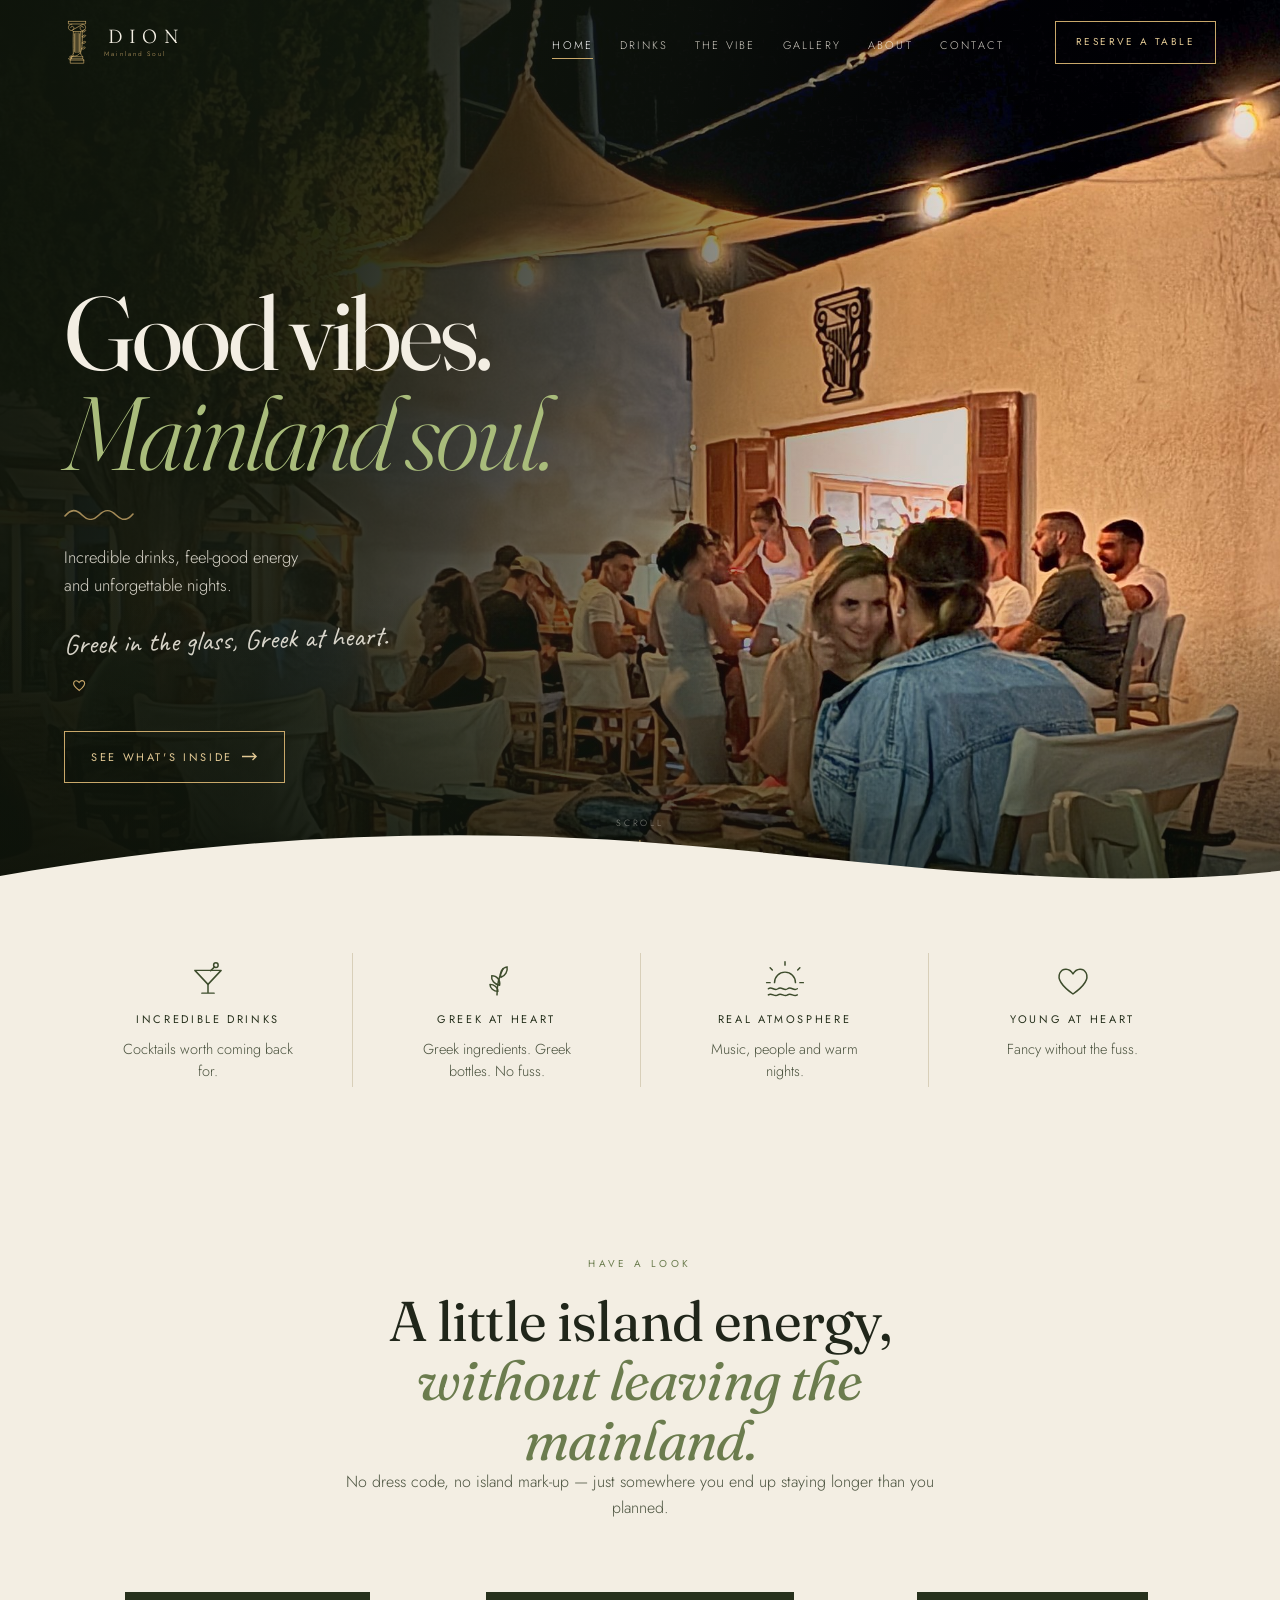
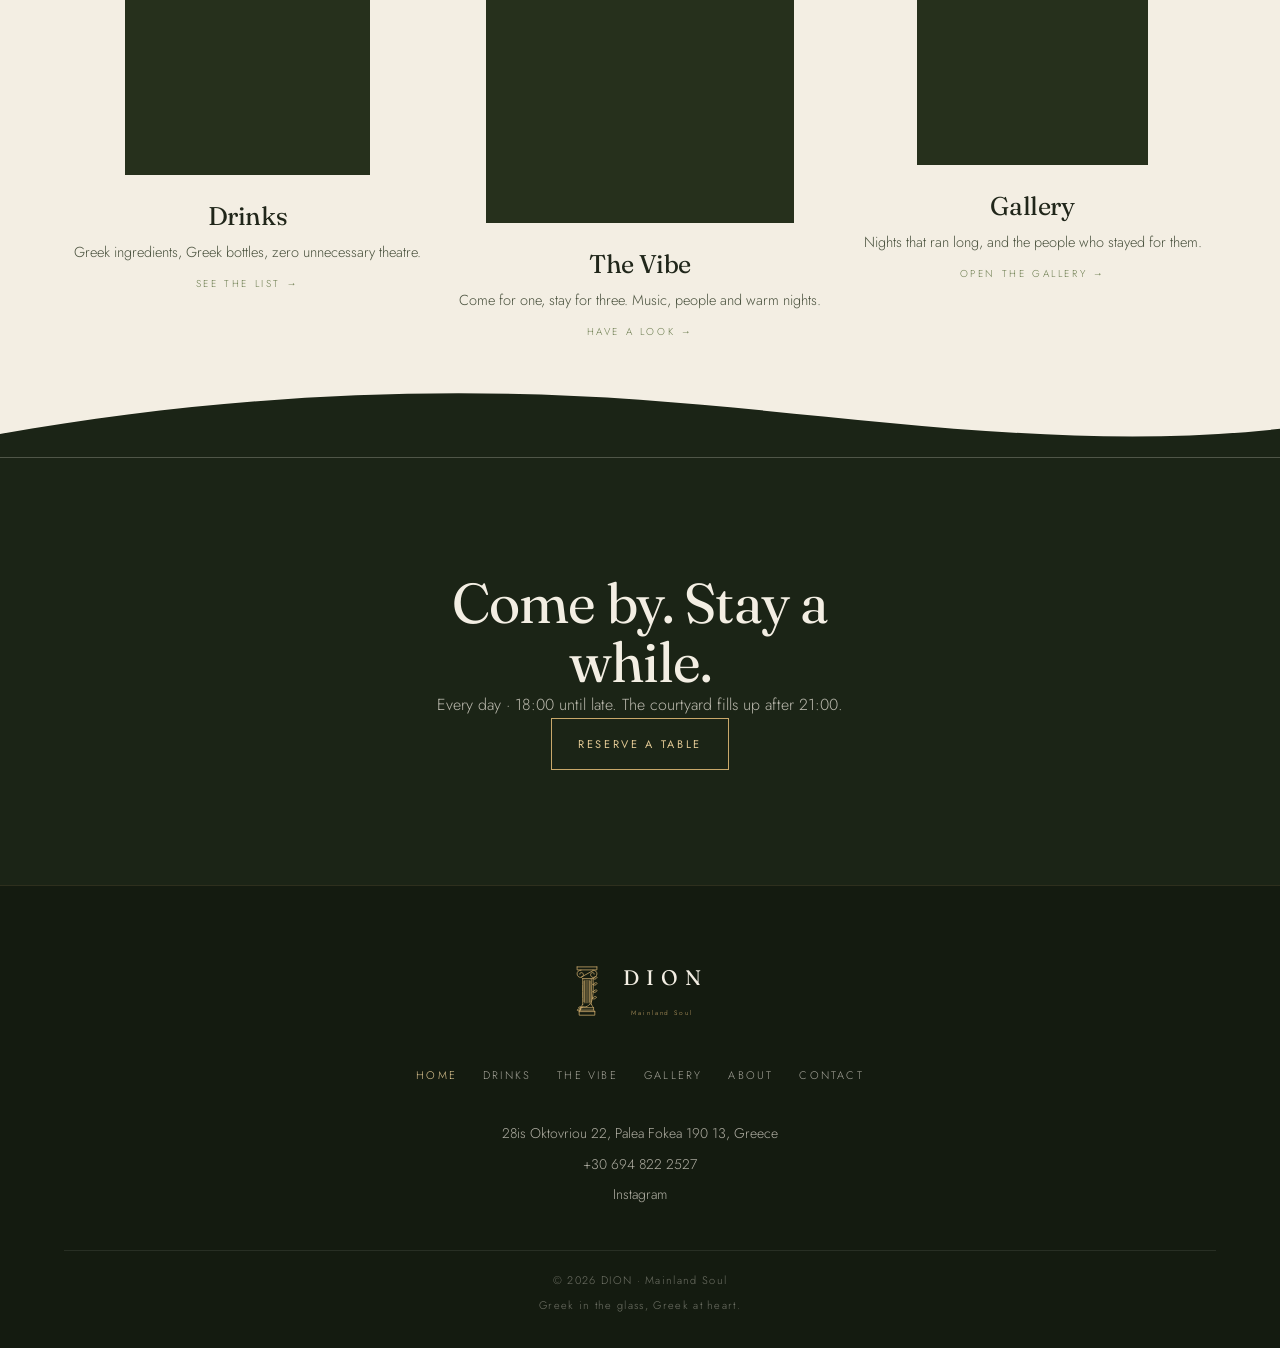
==== commit c8396a93: "Add files via upload" ====
--- a/index.html
+++ b/index.html
@@ -211,6 +211,16 @@
 </section>
 </main>
 
+<div class="lightbox" id="lightbox" role="dialog" aria-modal="true" aria-label="Photo">
+  <div class="lb__stage">
+    <img id="lbImg" src="" alt="">
+  </div>
+  <button type="button" class="lb__close" aria-label="Close">&times;</button>
+  <button type="button" class="lb__nav lb__nav--prev" aria-label="Previous photo">&#8249;</button>
+  <button type="button" class="lb__nav lb__nav--next" aria-label="Next photo">&#8250;</button>
+  <p class="lb__hint">Pinch, scroll or double-tap to zoom</p>
+</div>
+
 <footer class="foot">
   <div class="wrap">
     <a class="foot__brand" href="index.html" aria-label="DION, home">
--- a/assets/site.css
+++ b/assets/site.css
@@ -280,22 +280,41 @@
    are exactly the width and height of the plate above them, so the
    block always reads as a balanced rectangle — never one big shape
    with a small one stranded beside it.                              */
-.figset{display:grid;grid-template-columns:1fr 1fr;gap:var(--figgap);
-  max-width:min(100%,1040px);margin:clamp(34px,5vw,58px) auto 0}
-
 /* A header and the section under it share a background, so the two lots of
    padding stack into a void. Pull the section up when the tones match. */
 .pagehead + .section--dark{padding-top:0}
 .pagehead + .section--olive{padding-top:clamp(36px,5vw,64px)}
 .pagehead + .curve + .section--cream{padding-top:clamp(36px,5vw,72px)}
+
+/* The overlapping plate: a tall image with a second riding over its bottom
+   corner, separated by a band of the section's own background. Everything
+   is a percentage, so the same composition holds on a phone as on a
+   desktop — never two flat squares sitting side by side. */
+.section--cream{--_bg:var(--cream)}
+.section--olive{--_bg:var(--olive-900)}
+.section--dark{--_bg:var(--olive-950)}
+
+.overlap{position:relative;max-width:min(100%,860px);
+  margin:clamp(34px,5vw,58px) auto 0}
 .fig{position:relative;overflow:hidden;background:var(--olive-800)}
 .fig img{width:100%;height:100%;object-fit:cover;
   transition:transform 1.1s cubic-bezier(.2,.6,.2,1)}
 .fig:hover img{transform:scale(1.045)}
-.fig--wide{grid-column:1 / -1;aspect-ratio:2 / 1}
-.fig--sq{aspect-ratio:1}
-.section--olive .fig,.section--dark .fig{outline:1px solid rgba(201,168,106,.15)}
-@media (max-width:520px){.fig--wide{aspect-ratio:3 / 2}}
+button.fig{display:block;width:100%;padding:0;border:0;cursor:zoom-in}
+.overlap .fig--a{width:74%;aspect-ratio:4/5}
+.overlap .fig--b{width:50%;aspect-ratio:1;z-index:2;margin:-24% 2% 0 auto;
+  outline:clamp(6px,1.1vw,11px) solid var(--_bg);
+  box-shadow:0 22px 55px rgba(0,0,0,.28)}
+.overlap .fig--c{position:absolute;left:0;bottom:0;width:29%;aspect-ratio:1;z-index:3;
+  outline:clamp(6px,1.1vw,11px) solid var(--_bg);
+  box-shadow:0 16px 40px rgba(0,0,0,.32)}
+.fig--full{aspect-ratio:2/1;cursor:zoom-in}
+@media (max-width:640px){.fig--full{aspect-ratio:4/3}}
+@media (max-width:520px){
+  .overlap .fig--a{width:79%}
+  .overlap .fig--b{width:55%;margin-top:-27%}
+  .overlap .fig--c{width:32%}
+}
 
 /* ═══ 9. DRINKS LIST ════════════════════════════════════════════════ */
 .list{list-style:none;margin:clamp(34px,5vw,58px) 0 0;padding:0;
@@ -322,12 +341,35 @@
 @media (max-width:880px){.gal{grid-template-columns:repeat(2,1fr)}}
 
 .lightbox{position:fixed;inset:0;z-index:90;display:flex;align-items:center;justify-content:center;
-  background:rgba(8,10,7,.94);padding:22px;opacity:0;visibility:hidden;
-  transition:opacity .35s ease,visibility .35s}
+  background:rgba(8,10,7,.96);opacity:0;visibility:hidden;
+  transition:opacity .3s ease,visibility .3s;overscroll-behavior:contain}
 .lightbox.is-open{opacity:1;visibility:visible}
-.lightbox img{max-width:100%;max-height:88vh;object-fit:contain;box-shadow:0 30px 90px rgba(0,0,0,.6)}
-.lightbox button{position:absolute;top:16px;right:20px;background:none;border:0;color:var(--cream);
-  font-size:26px;line-height:1;cursor:pointer;padding:10px}
+.lb__stage{position:absolute;inset:0;display:flex;align-items:center;justify-content:center;
+  overflow:hidden;touch-action:none;cursor:zoom-in}
+.lb__stage.is-zoomed{cursor:grab}
+.lb__stage.is-panning{cursor:grabbing}
+.lightbox img{max-width:94vw;max-height:86svh;object-fit:contain;
+  box-shadow:0 30px 90px rgba(0,0,0,.6);will-change:transform;
+  transform-origin:center center;-webkit-user-select:none;user-select:none;-webkit-user-drag:none}
+.lightbox img.is-eased{transition:transform .28s cubic-bezier(.2,.7,.3,1)}
+.lb__close{position:absolute;top:max(12px,env(safe-area-inset-top));right:14px;z-index:3;
+  width:44px;height:44px;display:flex;align-items:center;justify-content:center;
+  background:rgba(12,17,9,.55);border:1px solid rgba(243,238,227,.22);color:var(--cream);
+  font-size:24px;line-height:1;cursor:pointer;padding:0;border-radius:50%}
+.lb__close:hover{background:rgba(12,17,9,.85);color:var(--gold-lt)}
+.lb__hint{position:absolute;left:50%;transform:translateX(-50%);
+  bottom:max(16px,env(safe-area-inset-bottom));z-index:3;
+  font-size:10px;letter-spacing:.24em;text-transform:uppercase;
+  color:rgba(243,238,227,.5);pointer-events:none;transition:opacity .3s ease}
+.lightbox.is-zoomed .lb__hint{opacity:0}
+.lb__nav{position:absolute;top:50%;transform:translateY(-50%);z-index:3;
+  width:46px;height:46px;display:flex;align-items:center;justify-content:center;
+  background:rgba(12,17,9,.5);border:1px solid rgba(243,238,227,.2);color:var(--cream);
+  cursor:pointer;padding:0;border-radius:50%;font-size:20px;line-height:1}
+.lb__nav:hover{background:rgba(12,17,9,.85);color:var(--gold-lt)}
+.lb__nav--prev{left:12px} .lb__nav--next{right:12px}
+.lightbox.is-zoomed .lb__nav{opacity:0;pointer-events:none}
+@media (max-width:520px){.lb__nav{width:40px;height:40px}}
 
 /* ═══ 11. TEASER CARDS (home) ═══════════════════════════════════════ */
 .cards{display:grid;grid-template-columns:repeat(3,1fr);gap:clamp(14px,2vw,26px);
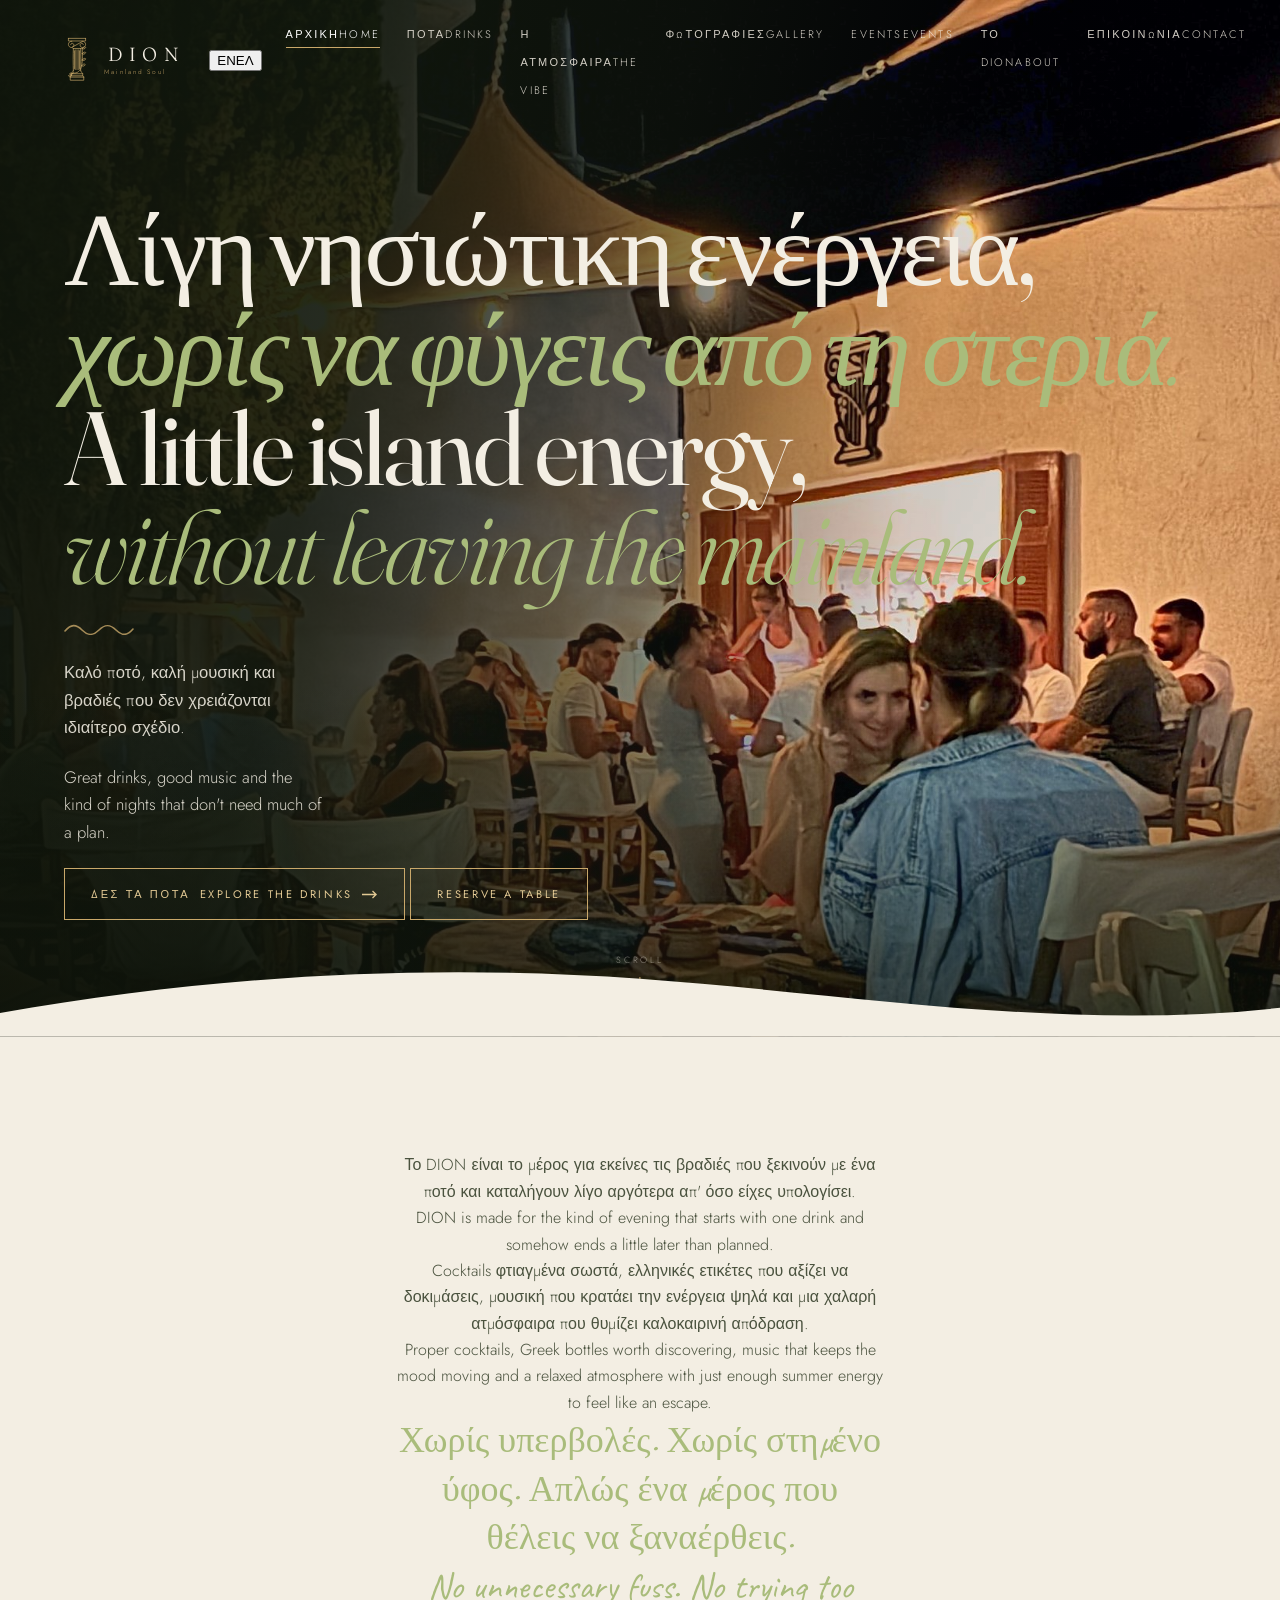
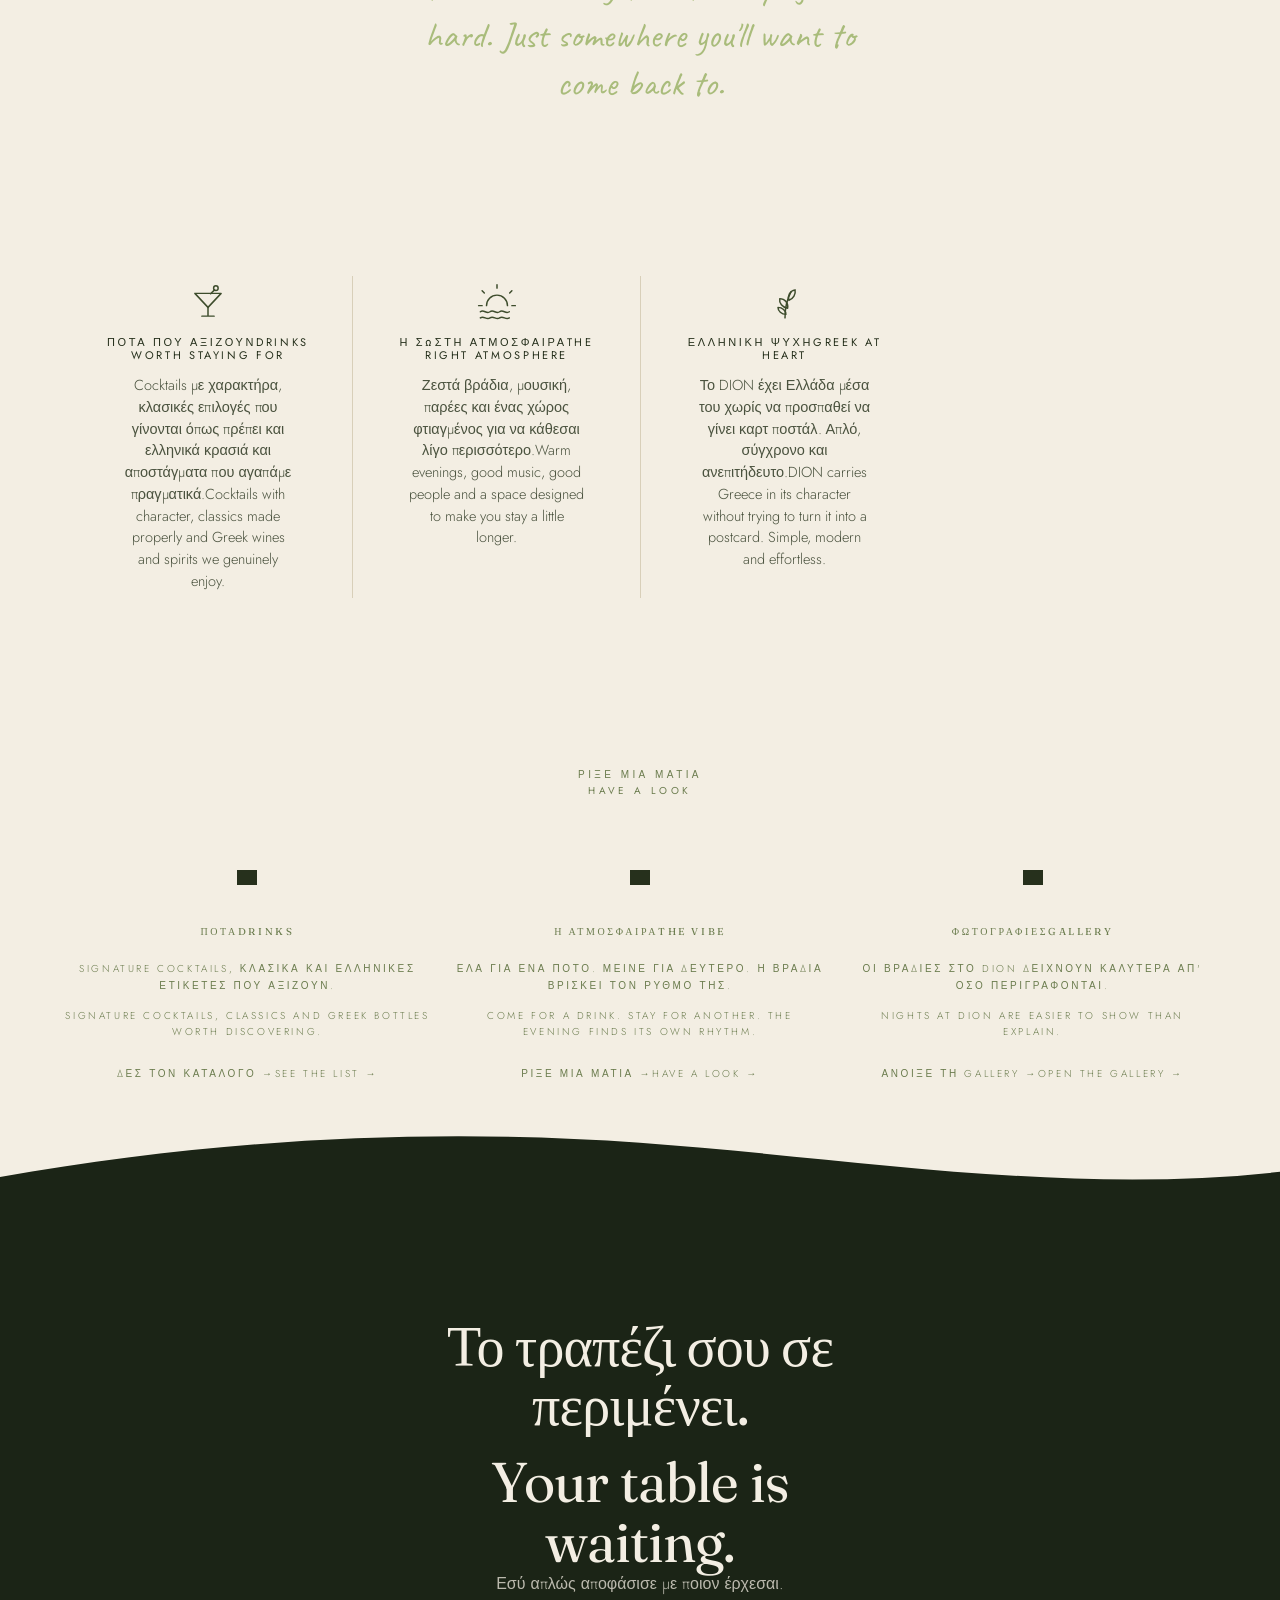
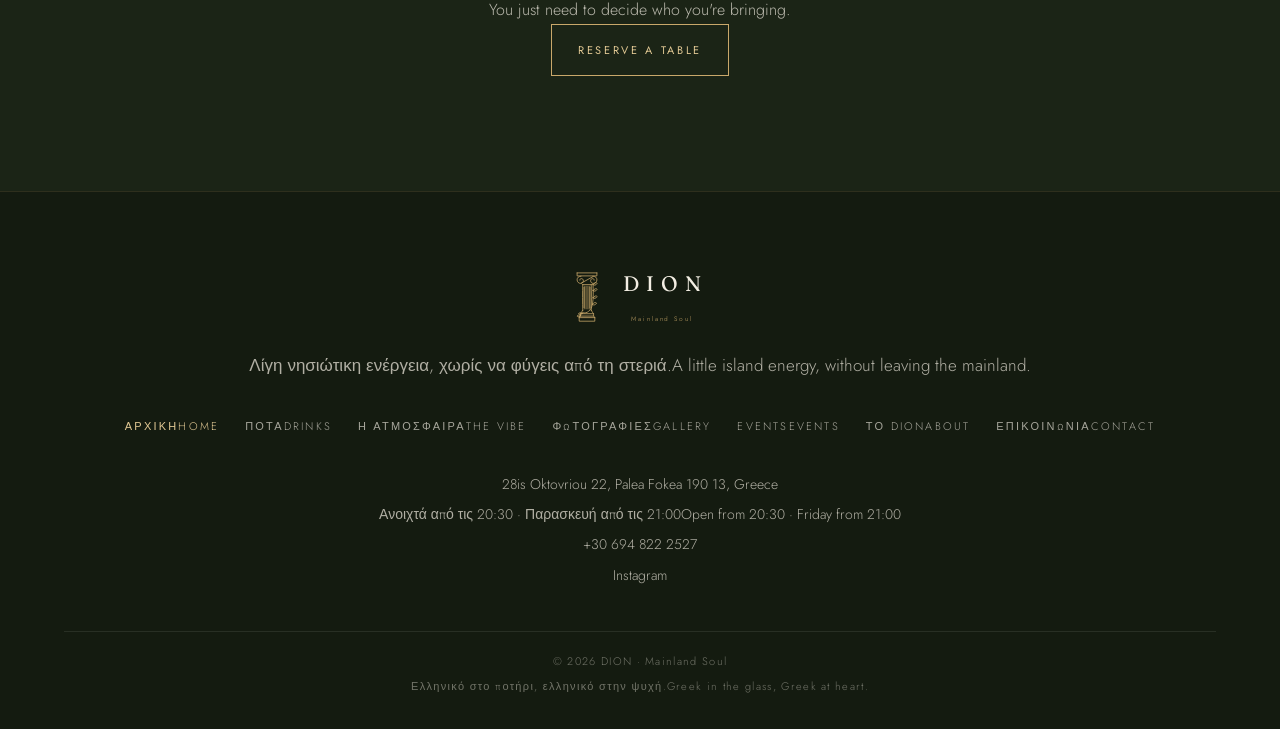
==== commit 370e12bc: "Add files via upload" ====
--- a/index.html
+++ b/index.html
@@ -1,16 +1,23 @@
 <!DOCTYPE html>
-<html lang="en">
+<html lang="el" data-lang="el" data-title-el="DION — Λίγη νησιώτικη ενέργεια" data-title-en="DION — A little island energy">
 <head>
 <meta charset="utf-8">
-<script>document.documentElement.className="js"</script>
+<script>
+/* Language is settled before first paint so the wrong one never flashes. */
+document.documentElement.className="js";
+(function(){var l="el";try{if(localStorage.getItem("dion-lang")==="en")l="en"}catch(e){}
+var r=document.documentElement;r.lang=l;r.setAttribute("data-lang",l);})();
+</script>
 <meta name="viewport" content="width=device-width, initial-scale=1, viewport-fit=cover">
-<title>DION — Mainland Soul</title>
-<meta name="description" content="DION is a bar. Greek drinks, warm nights and good people. Island soul, without leaving the mainland.">
+<title>DION — Λίγη νησιώτικη ενέργεια</title>
+<meta name="description" content="Το DION είναι ένα bar στην Παλαιά Φώκαια. Καλά ποτά, μουσική και βραδιές που κρατούν λίγο περισσότερο.">
 <meta name="theme-color" content="#0B0B0A">
-<meta property="og:title" content="DION — Mainland Soul">
-<meta property="og:description" content="DION is a bar. Greek drinks, warm nights and good people. Island soul, without leaving the mainland.">
+<meta property="og:title" content="DION — Λίγη νησιώτικη ενέργεια">
+<meta property="og:description" content="Το DION είναι ένα bar στην Παλαιά Φώκαια. Καλά ποτά, μουσική και βραδιές που κρατούν λίγο περισσότερο.">
 <meta property="og:image" content="hero-wide.jpeg">
 <meta property="og:type" content="website">
+<meta property="og:locale" content="el_GR">
+<meta property="og:locale:alternate" content="en_GB">
 <link rel="preconnect" href="https://fonts.googleapis.com">
 <link rel="preconnect" href="https://fonts.gstatic.com" crossorigin>
 <link rel="preconnect" href="https://images.unsplash.com" crossorigin>
@@ -103,100 +110,116 @@
 </div>
 <button class="skip" id="skip" type="button">Skip</button>
 
+<!-- Filled in by site.js from DION.announcement — stays hidden when inactive. -->
+<div class="announce" id="announce" hidden>
+  <p id="annText"></p>
+  <button type="button" id="annClose" aria-label="Close">&times;</button>
+</div>
 <header class="nav nav--overlay" id="nav">
-  <a class="nav__brand" href="index.html" aria-label="DION, home">
+  <a class="nav__brand" href="index.html" aria-label="DION">
     <svg viewBox="0 0 100 190" aria-hidden="true"><use href="#dion-mark"/></svg>
     <span>DION<small>Mainland Soul</small></span>
   </a>
+  <button class="lang" id="lang" type="button" aria-label="Change language">
+    <span class="l-el">EN</span><span class="l-en">ΕΛ</span>
+  </button>
   <button class="nav__burger" id="burger" type="button" aria-label="Menu" aria-expanded="false"><span></span></button>
   <ul class="nav__links" id="menu">
-      <li><a href="index.html" aria-current="page">Home</a></li>
-      <li><a href="drinks.html">Drinks</a></li>
-      <li><a href="vibe.html">The Vibe</a></li>
-      <li><a href="gallery.html">Gallery</a></li>
-      <li><a href="about.html">About</a></li>
-      <li><a href="contact.html">Contact</a></li>
-      <li><a class="btn nav__cta" href="contact.html" data-cta>Reserve a table</a></li>
+      <li><a href="index.html" aria-current="page"><span class="l-el">Αρχική</span><span class="l-en">Home</span></a></li>
+      <li><a href="drinks.html"><span class="l-el">Ποτά</span><span class="l-en">Drinks</span></a></li>
+      <li><a href="vibe.html"><span class="l-el">Η Ατμόσφαιρα</span><span class="l-en">The Vibe</span></a></li>
+      <li><a href="gallery.html"><span class="l-el">Φωτογραφίες</span><span class="l-en">Gallery</span></a></li>
+      <li data-nav="events"><a href="events.html"><span class="l-el">Events</span><span class="l-en">Events</span></a></li>
+      <li><a href="about.html"><span class="l-el">Το DION</span><span class="l-en">About</span></a></li>
+      <li><a href="contact.html"><span class="l-el">Επικοινωνία</span><span class="l-en">Contact</span></a></li>
+      <li><a class="btn nav__cta" href="tel:+306948222527" data-cta data-phone><span data-cta-label><span class="l-el">Κλείσε τραπέζι</span><span class="l-en">Book a table</span></span></a></li>
   </ul>
-  <a class="btn nav__cta" href="contact.html" data-cta>Reserve a table</a>
+  <a class="btn nav__cta" href="tel:+306948222527" data-cta data-phone><span data-cta-label><span class="l-el">Κλείσε τραπέζι</span><span class="l-en">Book a table</span></span></a>
 </header>
 
 <main>
 <section class="hero">
   <picture class="hero__media" id="heroMedia">
     <img id="heroImg" src="hero-wide.jpeg" width="2000" height="1330" fetchpriority="high"
-         decoding="async" alt="The DION courtyard on a summer night — string lights over full tables and the bar glowing through open shutters">
+         decoding="async" alt="DION">
   </picture>
   <div class="hero__inner">
-    <h1>Good vibes.<em>Mainland soul.</em></h1>
+    <h1 class="l-el">Λίγη νησιώτικη ενέργεια,<em>χωρίς να φύγεις από τη στεριά.</em></h1>
+    <h1 class="l-en">A little island energy,<em>without leaving the mainland.</em></h1>
     <svg class="squiggle" viewBox="0 0 74 12" fill="none" stroke="currentColor" stroke-width="1.6" stroke-linecap="round" aria-hidden="true">
       <path d="M1 8C7 1 12 1 18 7c6 6 11 6 17 0 6-6 11-6 17 0 6 6 11 6 17-1"/>
     </svg>
-    <p>Incredible drinks, feel-good energy and unforgettable nights.</p>
-    <p class="hand">Greek in the glass, Greek at heart.
-      <svg viewBox="0 0 24 24" fill="none" stroke="currentColor" stroke-width="1.8" aria-hidden="true">
-        <path d="M12 21C4 15 2 11 3.6 7.7 5.2 4.4 9.6 4.6 12 8.4c2.4-3.8 6.8-4 8.4-.7C22 11 20 15 12 21Z"/>
-      </svg>
-    </p>
-    <a class="btn" href="drinks.html">See what's inside
-      <svg width="16" height="9" viewBox="0 0 16 9" fill="none" stroke="currentColor" stroke-width="1.3" aria-hidden="true">
-        <path d="M0 4.5h14M10.5 1l3.6 3.5-3.6 3.5"/></svg>
-    </a>
-  </div>
-  <a class="scroll-cue" href="#strip" aria-hidden="true" tabindex="-1">Scroll</a>
-</section>
-<svg class="curve curve--cream" viewBox="0 0 1440 90" preserveAspectRatio="none" aria-hidden="true">
-  <path fill="currentColor" d="M0 62C240 18 480 4 720 22s480 62 720 34v34H0V62Z"/>
-</svg>
+    <p class="l-el">Καλό ποτό, καλή μουσική και βραδιές που δεν χρειάζονται ιδιαίτερο σχέδιο.</p>
+    <p class="l-en">Great drinks, good music and the kind of nights that don't need much of a plan.</p>
+    <div class="hero__cta">
+      <a class="btn" href="drinks.html"><span class="l-el">Δες τα ποτά</span><span class="l-en">Explore the drinks</span> <svg width="16" height="9" viewBox="0 0 16 9" fill="none" stroke="currentColor" stroke-width="1.3" aria-hidden="true"><path d="M0 4.5h14M10.5 1l3.6 3.5-3.6 3.5"/></svg></a>
+      <a class="btn" href="tel:+306948222527" data-cta data-phone><span data-cta-label><span class="l-el">Κλείσε τραπέζι</span><span class="l-en">Book a table</span></span></a>
+    </div>
+  </div>
+  <a class="scroll-cue" href="#intro" aria-hidden="true" tabindex="-1">Scroll</a>
+</section>
+<svg class="curve curve--cream" viewBox="0 0 1440 90" preserveAspectRatio="none" aria-hidden="true"><path fill="currentColor" d="M0 62C240 18 480 4 720 22s480 62 720 34v34H0V62Z"/></svg>
+<section class="section section--cream" id="intro">
+  <div class="wrap col">
+<p class="lede rv l-el">Το DION είναι το μέρος για εκείνες τις βραδιές που ξεκινούν με ένα ποτό και καταλήγουν λίγο αργότερα απ' όσο είχες υπολογίσει.</p>
+<p class="lede rv l-en">DION is made for the kind of evening that starts with one drink and somehow ends a little later than planned.</p>
+<p class="lede rv l-el">Cocktails φτιαγμένα σωστά, ελληνικές ετικέτες που αξίζει να δοκιμάσεις, μουσική που κρατάει την ενέργεια ψηλά και μια χαλαρή ατμόσφαιρα που θυμίζει καλοκαιρινή απόδραση.</p>
+<p class="lede rv l-en">Proper cocktails, Greek bottles worth discovering, music that keeps the mood moving and a relaxed atmosphere with just enough summer energy to feel like an escape.</p>
+<p class="hand rv l-el">Χωρίς υπερβολές. Χωρίς στημένο ύφος. Απλώς ένα μέρος που θέλεις να ξαναέρθεις.</p>
+<p class="hand rv l-en">No unnecessary fuss. No trying too hard. Just somewhere you'll want to come back to.</p>
+  </div>
+</section>
 <section class="strip" id="strip">
-  <div class="wrap strip__grid">
+  <div class="wrap strip__grid strip__grid--3">
     <div class="feat rv">
       <svg viewBox="0 0 48 48" fill="none" stroke="currentColor" stroke-width="1.7" stroke-linecap="round" stroke-linejoin="round" aria-hidden="true">
         <path d="M9 13h30L24 29 9 13Z"/><path d="M24 29v9M17 39h14"/><path d="M31.5 9c-1.5 1.5-3 3-4.5 4.5"/><circle cx="33" cy="7" r="2.6"/>
       </svg>
-      <h3>Incredible drinks</h3><p>Cocktails worth coming back for.</p>
+      <h3><span class="l-el">Ποτά που αξίζουν</span><span class="l-en">Drinks worth staying for</span></h3>
+      <p><span class="l-el">Cocktails με χαρακτήρα, κλασικές επιλογές που γίνονται όπως πρέπει και ελληνικά κρασιά και αποστάγματα που αγαπάμε πραγματικά.</span><span class="l-en">Cocktails with character, classics made properly and Greek wines and spirits we genuinely enjoy.</span></p>
+    </div>
+    <div class="feat rv">
+      <svg viewBox="0 0 48 48" fill="none" stroke="currentColor" stroke-width="1.7" stroke-linecap="round" stroke-linejoin="round" aria-hidden="true">
+        <path d="M12 27a12 12 0 0 1 24 0"/><path d="M24 7v-4M9.5 12.5 7 10M38.5 12.5 41 10M7 27H3M45 27h-4"/>
+        <path d="M5 34c4-3 7 3 11 0s7 3 11 0 7 3 11 0"/><path d="M5 41c4-3 7 3 11 0s7 3 11 0 7 3 11 0"/>
+      </svg>
+      <h3><span class="l-el">Η σωστή ατμόσφαιρα</span><span class="l-en">The right atmosphere</span></h3>
+      <p><span class="l-el">Ζεστά βράδια, μουσική, παρέες και ένας χώρος φτιαγμένος για να κάθεσαι λίγο περισσότερο.</span><span class="l-en">Warm evenings, good music, good people and a space designed to make you stay a little longer.</span></p>
     </div>
     <div class="feat rv">
       <svg viewBox="0 0 48 48" fill="none" stroke="currentColor" stroke-width="1.7" stroke-linecap="round" stroke-linejoin="round" aria-hidden="true">
         <path d="M24 41c0-11 2-21 7-30"/><path d="M27 30c-6-1-10-6-9-11 6 0 10 5 9 11Z"/>
         <path d="M28.5 21c5-2 8-7 7-12-6 1-9 7-7 12Z"/><path d="M25 37c-5 0-9-4-9-8 5 0 9 4 9 8Z"/>
       </svg>
-      <h3>Greek at heart</h3><p>Greek ingredients. Greek bottles. No fuss.</p>
-    </div>
-    <div class="feat rv">
-      <svg viewBox="0 0 48 48" fill="none" stroke="currentColor" stroke-width="1.7" stroke-linecap="round" stroke-linejoin="round" aria-hidden="true">
-        <path d="M12 27a12 12 0 0 1 24 0"/><path d="M24 7v-4M9.5 12.5 7 10M38.5 12.5 41 10M7 27H3M45 27h-4"/>
-        <path d="M5 34c4-3 7 3 11 0s7 3 11 0 7 3 11 0"/><path d="M5 41c4-3 7 3 11 0s7 3 11 0 7 3 11 0"/>
-      </svg>
-      <h3>Real atmosphere</h3><p>Music, people and warm nights.</p>
-    </div>
-    <div class="feat rv">
-      <svg viewBox="0 0 48 48" fill="none" stroke="currentColor" stroke-width="1.7" stroke-linecap="round" stroke-linejoin="round" aria-hidden="true">
-        <path d="M24 40C10 30 6 22 9 16c3-6 11-6 15 1 4-7 12-7 15-1 3 6-1 14-15 24Z"/>
-      </svg>
-      <h3>Young at heart</h3><p>Fancy without the fuss.</p>
+      <h3><span class="l-el">Ελληνική ψυχή</span><span class="l-en">Greek at heart</span></h3>
+      <p><span class="l-el">Το DION έχει Ελλάδα μέσα του χωρίς να προσπαθεί να γίνει καρτ ποστάλ. Απλό, σύγχρονο και ανεπιτήδευτο.</span><span class="l-en">DION carries Greece in its character without trying to turn it into a postcard. Simple, modern and effortless.</span></p>
     </div>
   </div>
 </section>
 <section class="section section--cream">
   <div class="wrap">
     <div class="col">
-      <p class="eyebrow rv">Have a look</p>
-      <h2 class="rv">A little island energy, <em style="font-style:italic;color:var(--olive-400)">without leaving the mainland.</em></h2>
-      <p class="lede rv">No dress code, no island mark-up — just somewhere you end up staying longer than you planned.</p>
+<p class="eyebrow rv l-el">Ρίξε μια ματιά</p>
+<p class="eyebrow rv l-en">Have a look</p>
     </div>
     <div class="cards">
       <a class="card rv" href="drinks.html">
-        <span class="card__img"><img src="https://images.unsplash.com/photo-1597075687490-8f673c6c17f6?auto=format&amp;fit=crop&amp;w=900&amp;h=675&amp;q=72" width="900" height="675" loading="lazy" decoding="async" alt="A cocktail on a wooden table"></span>
-        <h3>Drinks</h3><p>Greek ingredients, Greek bottles, zero unnecessary theatre.</p><span>See the list →</span>
+        <span class="card__img"><img src="https://images.unsplash.com/photo-1597075687490-8f673c6c17f6?auto=format&amp;fit=crop&amp;w=900&amp;h=675&amp;q=72" width="900" height="675" loading="lazy" decoding="async" alt=""></span>
+        <h3><span class="l-el">Ποτά</span><span class="l-en">Drinks</span></h3>
+        <p><span class="l-el">Signature cocktails, κλασικά και ελληνικές ετικέτες που αξίζουν.</span><span class="l-en">Signature cocktails, classics and Greek bottles worth discovering.</span></p>
+        <span><span class="l-el">Δες τον κατάλογο →</span><span class="l-en">See the list →</span></span>
       </a>
       <a class="card rv" href="vibe.html">
-        <span class="card__img"><img src="https://images.unsplash.com/photo-1714381633320-e5c3fd0f14db?auto=format&amp;fit=crop&amp;w=900&amp;h=675&amp;q=72" width="900" height="675" loading="lazy" decoding="async" alt="Tables and chairs under strung lights"></span>
-        <h3>The Vibe</h3><p>Come for one, stay for three. Music, people and warm nights.</p><span>Have a look →</span>
+        <span class="card__img"><img src="https://images.unsplash.com/photo-1714381633320-e5c3fd0f14db?auto=format&amp;fit=crop&amp;w=900&amp;h=675&amp;q=72" width="900" height="675" loading="lazy" decoding="async" alt=""></span>
+        <h3><span class="l-el">Η Ατμόσφαιρα</span><span class="l-en">The Vibe</span></h3>
+        <p><span class="l-el">Έλα για ένα ποτό. Μείνε για δεύτερο. Η βραδιά βρίσκει τον ρυθμό της.</span><span class="l-en">Come for a drink. Stay for another. The evening finds its own rhythm.</span></p>
+        <span><span class="l-el">Ρίξε μια ματιά →</span><span class="l-en">Have a look →</span></span>
       </a>
       <a class="card rv" href="gallery.html">
-        <span class="card__img"><img src="https://images.unsplash.com/photo-1568644396922-5c3bfae12521?auto=format&amp;fit=crop&amp;w=900&amp;h=675&amp;q=72" width="900" height="675" loading="lazy" decoding="async" alt="Three people raising glasses"></span>
-        <h3>Gallery</h3><p>Nights that ran long, and the people who stayed for them.</p><span>Open the gallery →</span>
+        <span class="card__img"><img src="https://images.unsplash.com/photo-1568644396922-5c3bfae12521?auto=format&amp;fit=crop&amp;w=900&amp;h=675&amp;q=72" width="900" height="675" loading="lazy" decoding="async" alt=""></span>
+        <h3><span class="l-el">Φωτογραφίες</span><span class="l-en">Gallery</span></h3>
+        <p><span class="l-el">Οι βραδιές στο DION δείχνουν καλύτερα απ' όσο περιγράφονται.</span><span class="l-en">Nights at DION are easier to show than explain.</span></p>
+        <span><span class="l-el">Άνοιξε τη gallery →</span><span class="l-en">Open the gallery →</span></span>
       </a>
     </div>
   </div>
@@ -204,9 +227,11 @@
 <svg class="curve curve--olive" viewBox="0 0 1440 90" preserveAspectRatio="none" aria-hidden="true"><path fill="currentColor" d="M0 62C240 18 480 4 720 22s480 62 720 34v34H0V62Z"/></svg>
 <section class="section section--olive">
   <div class="wrap col">
-    <h2 class="rv">Come by. Stay a while.</h2>
-    <p class="lede rv">Every day · 18:00 until late. The courtyard fills up after 21:00.</p>
-    <p class="rv"><a class="btn" href="contact.html" data-cta>Reserve a table</a></p>
+<h2 class="rv l-el">Το τραπέζι σου σε περιμένει.</h2>
+<h2 class="rv l-en">Your table is waiting.</h2>
+<p class="lede rv l-el">Εσύ απλώς αποφάσισε με ποιον έρχεσαι.</p>
+<p class="lede rv l-en">You just need to decide who you're bringing.</p>
+    <p class="rv"><a class="btn" href="tel:+306948222527" data-cta data-phone><span data-cta-label><span class="l-el">Κλείσε τραπέζι</span><span class="l-en">Book a table</span></span></a></p>
   </div>
 </section>
 </main>
@@ -218,24 +243,26 @@
   <button type="button" class="lb__close" aria-label="Close">&times;</button>
   <button type="button" class="lb__nav lb__nav--prev" aria-label="Previous photo">&#8249;</button>
   <button type="button" class="lb__nav lb__nav--next" aria-label="Next photo">&#8250;</button>
-  <p class="lb__hint">Pinch, scroll or double-tap to zoom</p>
+  <p class="lb__hint"><span class="l-el">Pinch ή διπλό tap για zoom</span><span class="l-en">Pinch or double-tap to zoom</span></p>
 </div>
 
 <footer class="foot">
   <div class="wrap">
-    <a class="foot__brand" href="index.html" aria-label="DION, home">
+    <a class="foot__brand" href="index.html" aria-label="DION">
       <svg viewBox="0 0 100 190" aria-hidden="true"><use href="#dion-mark"/></svg>
       <span><b>DION</b><small>Mainland Soul</small></span>
     </a>
-    <nav aria-label="Footer"><a href="index.html" aria-current="page">Home</a><a href="drinks.html">Drinks</a><a href="vibe.html">The Vibe</a><a href="gallery.html">Gallery</a><a href="about.html">About</a><a href="contact.html">Contact</a></nav>
+    <p class="foot__line"><span class="l-el">Λίγη νησιώτικη ενέργεια, χωρίς να φύγεις από τη στεριά.</span><span class="l-en">A little island energy, without leaving the mainland.</span></p>
+    <nav aria-label="Footer"><a href="index.html" aria-current="page"><span class="l-el">Αρχική</span><span class="l-en">Home</span></a><a href="drinks.html"><span class="l-el">Ποτά</span><span class="l-en">Drinks</span></a><a href="vibe.html"><span class="l-el">Η Ατμόσφαιρα</span><span class="l-en">The Vibe</span></a><a href="gallery.html"><span class="l-el">Φωτογραφίες</span><span class="l-en">Gallery</span></a><a href="events.html" data-nav="events"><span class="l-el">Events</span><span class="l-en">Events</span></a><a href="about.html"><span class="l-el">Το DION</span><span class="l-en">About</span></a><a href="contact.html"><span class="l-el">Επικοινωνία</span><span class="l-en">Contact</span></a></nav>
     <div class="foot__col">
-      <span id="fAddr">Street name 00, Town, Greece</span>
-      <a id="fPhone" href="tel:+300000000000" data-phone>+30 000 000 0000</a>
+      <span id="fAddr">28is Oktovriou 22, Palea Fokea 190 13, Greece</span>
+      <span id="fHours"><span class="l-el">Ανοιχτά από τις 20:30 · Παρασκευή από τις 21:00</span><span class="l-en">Open from 20:30 · Friday from 21:00</span></span>
+      <a id="fPhone" href="tel:+306948222527" data-phone>+30 694 822 2527</a>
       <a id="fIg" href="https://instagram.com/" target="_blank" rel="noopener">Instagram</a>
     </div>
     <div class="foot__base">
       <span>© <span id="year">2026</span> DION · Mainland Soul</span>
-      <span>Greek in the glass, Greek at heart.</span>
+      <span><span class="l-el">Ελληνικό στο ποτήρι, ελληνικό στην ψυχή.</span><span class="l-en">Greek in the glass, Greek at heart.</span></span>
     </div>
   </div>
 </footer>
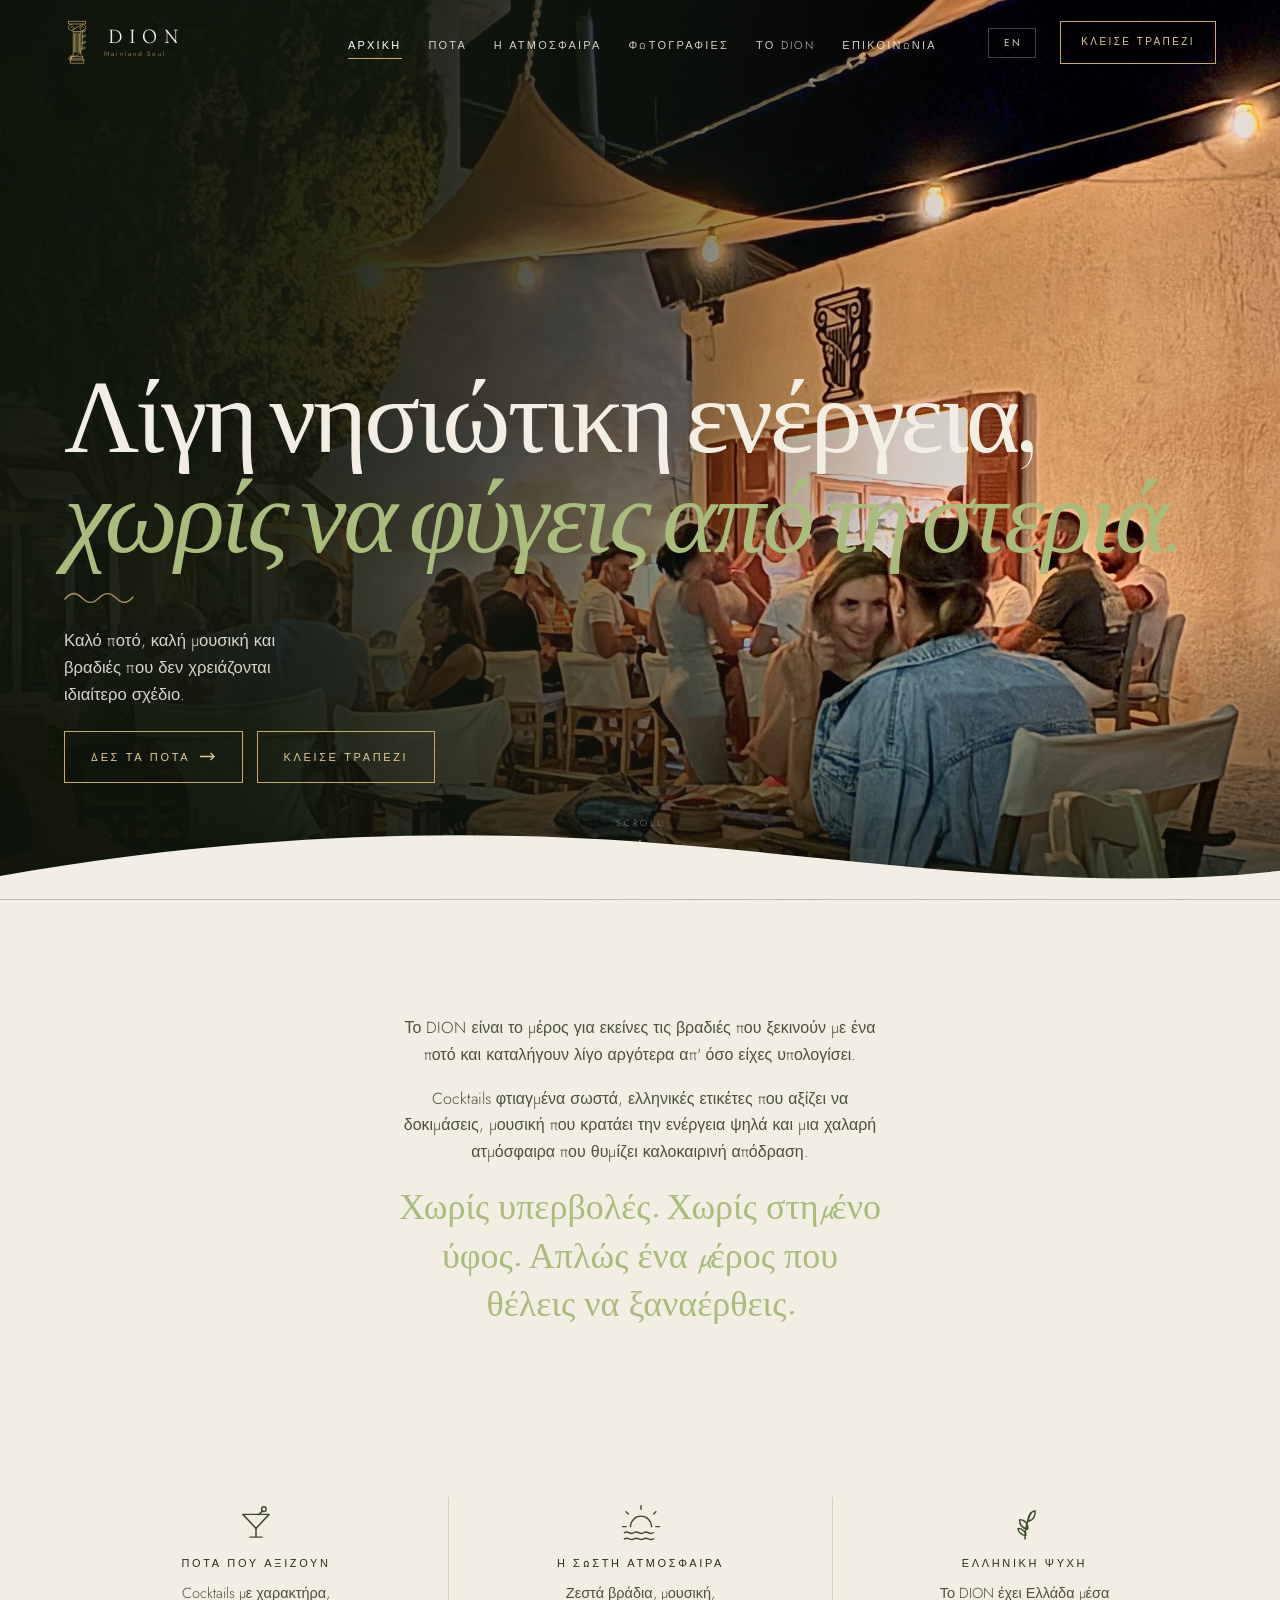
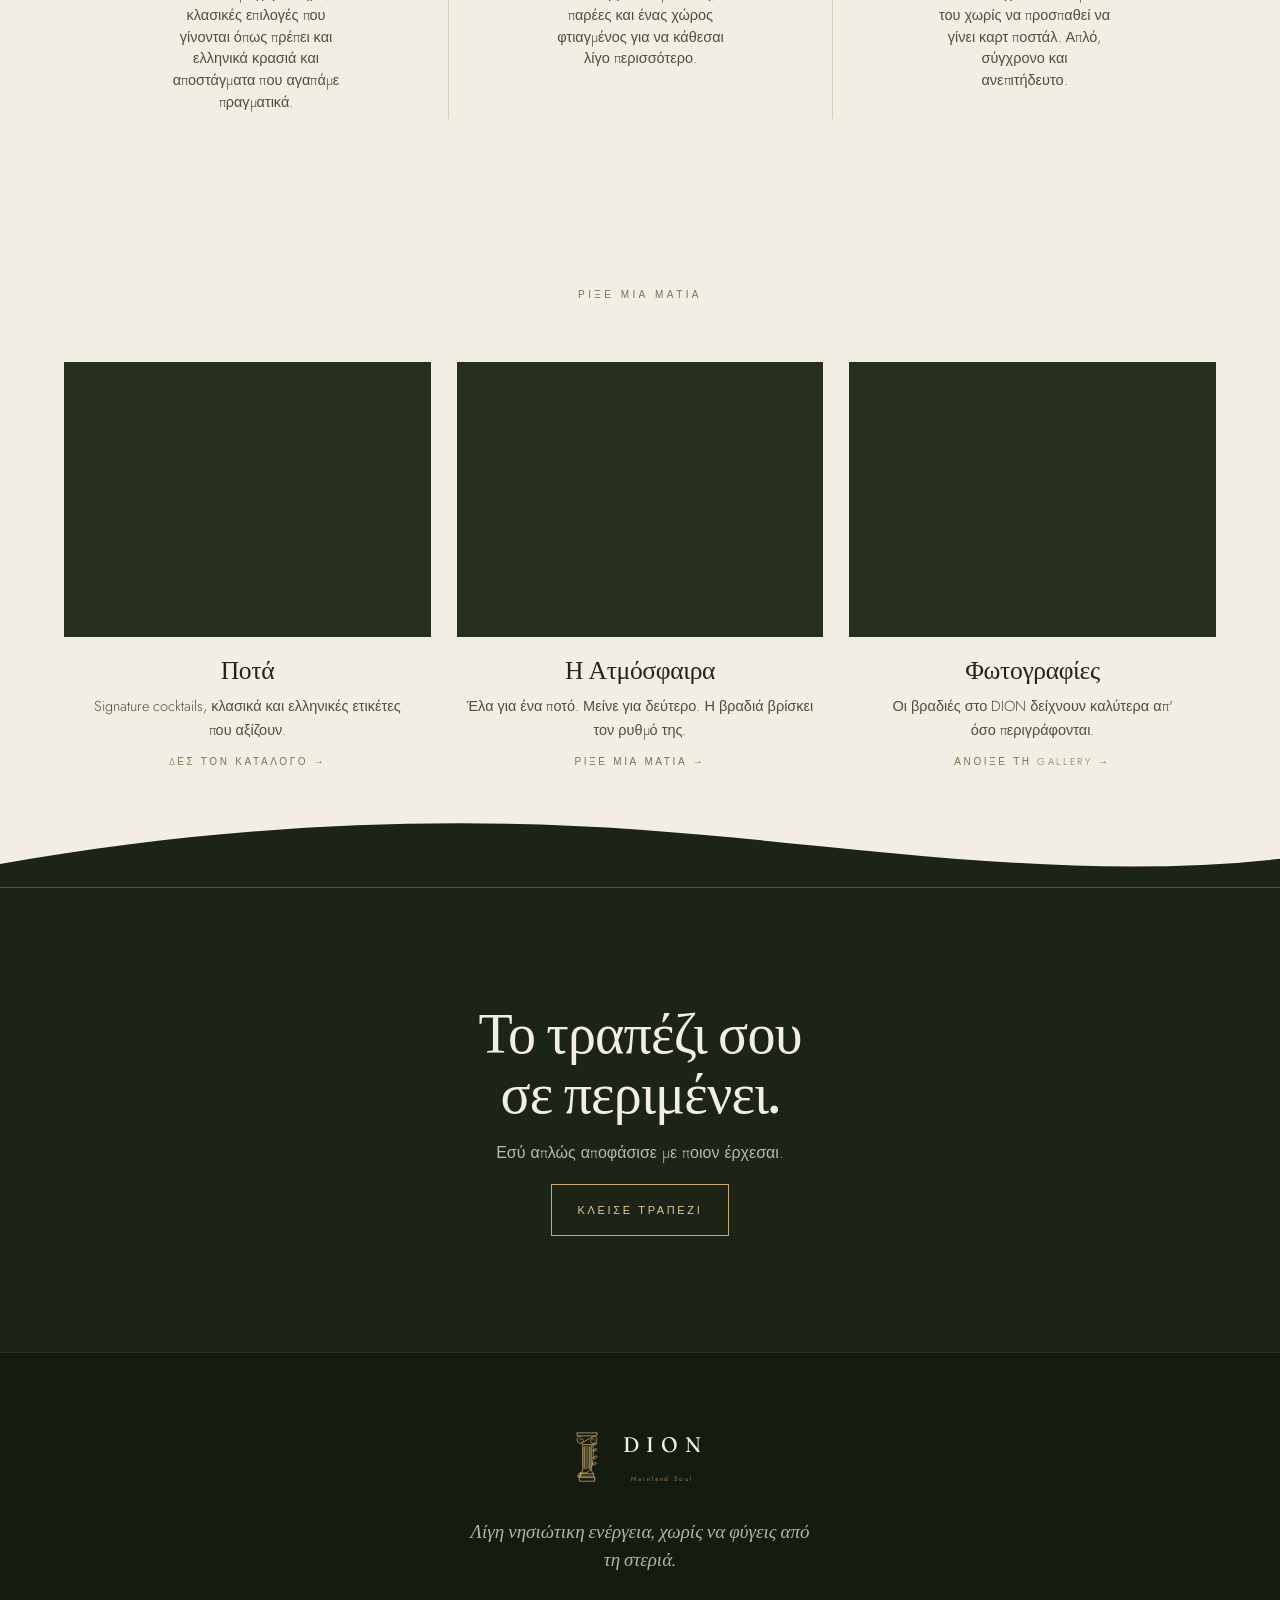
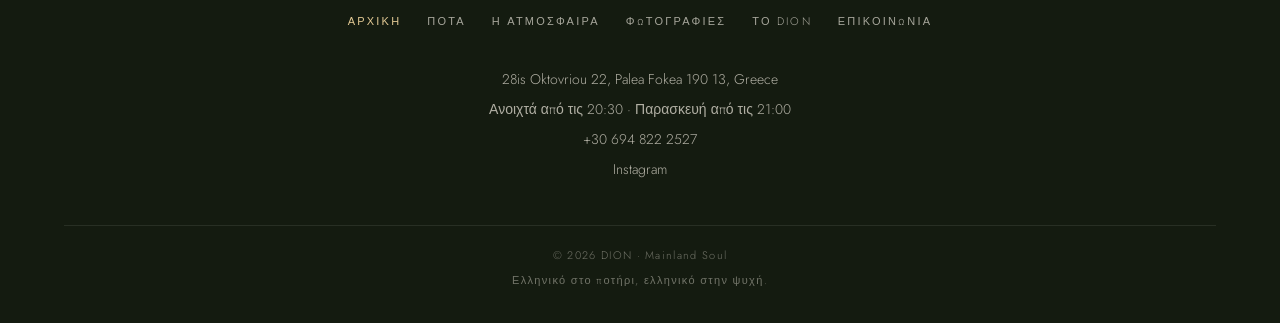
==== commit 0474c435: "Fix CSS cascade bugs that suppressed the intended design Six rendering defects, all caused by rules " ====
--- a/index.html
+++ b/index.html
@@ -207,19 +207,19 @@
         <span class="card__img"><img src="https://images.unsplash.com/photo-1597075687490-8f673c6c17f6?auto=format&amp;fit=crop&amp;w=900&amp;h=675&amp;q=72" width="900" height="675" loading="lazy" decoding="async" alt=""></span>
         <h3><span class="l-el">Ποτά</span><span class="l-en">Drinks</span></h3>
         <p><span class="l-el">Signature cocktails, κλασικά και ελληνικές ετικέτες που αξίζουν.</span><span class="l-en">Signature cocktails, classics and Greek bottles worth discovering.</span></p>
-        <span><span class="l-el">Δες τον κατάλογο →</span><span class="l-en">See the list →</span></span>
+        <span class="card__go"><span class="l-el">Δες τον κατάλογο →</span><span class="l-en">See the list →</span></span>
       </a>
       <a class="card rv" href="vibe.html">
         <span class="card__img"><img src="https://images.unsplash.com/photo-1714381633320-e5c3fd0f14db?auto=format&amp;fit=crop&amp;w=900&amp;h=675&amp;q=72" width="900" height="675" loading="lazy" decoding="async" alt=""></span>
         <h3><span class="l-el">Η Ατμόσφαιρα</span><span class="l-en">The Vibe</span></h3>
         <p><span class="l-el">Έλα για ένα ποτό. Μείνε για δεύτερο. Η βραδιά βρίσκει τον ρυθμό της.</span><span class="l-en">Come for a drink. Stay for another. The evening finds its own rhythm.</span></p>
-        <span><span class="l-el">Ρίξε μια ματιά →</span><span class="l-en">Have a look →</span></span>
+        <span class="card__go"><span class="l-el">Ρίξε μια ματιά →</span><span class="l-en">Have a look →</span></span>
       </a>
       <a class="card rv" href="gallery.html">
         <span class="card__img"><img src="https://images.unsplash.com/photo-1568644396922-5c3bfae12521?auto=format&amp;fit=crop&amp;w=900&amp;h=675&amp;q=72" width="900" height="675" loading="lazy" decoding="async" alt=""></span>
         <h3><span class="l-el">Φωτογραφίες</span><span class="l-en">Gallery</span></h3>
         <p><span class="l-el">Οι βραδιές στο DION δείχνουν καλύτερα απ' όσο περιγράφονται.</span><span class="l-en">Nights at DION are easier to show than explain.</span></p>
-        <span><span class="l-el">Άνοιξε τη gallery →</span><span class="l-en">Open the gallery →</span></span>
+        <span class="card__go"><span class="l-el">Άνοιξε τη gallery →</span><span class="l-en">Open the gallery →</span></span>
       </a>
     </div>
   </div>
--- a/assets/site.css
+++ b/assets/site.css
@@ -49,6 +49,7 @@
 body{margin:0;background:var(--olive-900);color:var(--ink);font-family:var(--sans);font-weight:300;
      font-size:clamp(15px,.42vw + 14px,17px);line-height:1.65;overflow-x:hidden}
 img{max-width:100%;display:block}
+[hidden]{display:none!important}
 figure{margin:0}
 a{color:inherit}
 a,button{-webkit-tap-highlight-color:transparent}
@@ -112,10 +113,15 @@
 .section--cream{background:var(--cream);color:var(--ink)}
 .section--olive{background:var(--olive-900);color:var(--cream)}
 .section--dark{background:var(--olive-950);color:var(--cream)}
-h1,h2,h3{font-family:var(--serif);font-weight:400;letter-spacing:-.015em;margin:0}
+h1,h2,h3{font-family:var(--serif);font-weight:400;letter-spacing:-.015em;margin:0;
+  text-wrap:balance}
+p{text-wrap:pretty}
 h1{font-size:clamp(38px,6.4vw,76px);line-height:1.02}
 h2{font-size:clamp(32px,5vw,56px);line-height:1.06}
 h3{font-size:clamp(19px,2vw,24px);line-height:1.2}
+
+em.accent{font-style:italic;color:var(--olive-400)}
+.section--olive em.accent,.section--dark em.accent{color:var(--sage)}
 
 .eyebrow{font-size:10px;letter-spacing:.34em;text-transform:uppercase;font-weight:400;
   color:var(--olive-400);margin:0 0 16px}
@@ -127,14 +133,16 @@
 
 /* Every text block lives in one centred column of the same width. */
 .col{max-width:var(--measure);margin-inline:auto;text-align:center}
+.col > *{margin:0}
 .col > * + *{margin-top:18px}
-.col p{margin:0}
 
 .btn{display:inline-flex;align-items:center;gap:.85em;font-family:var(--sans);font-size:11px;
   font-weight:400;letter-spacing:.24em;text-transform:uppercase;text-decoration:none;
   padding:16px 26px;border:1px solid var(--gold);color:var(--gold-lt);background:none;
-  cursor:pointer;transition:background .35s ease,color .35s ease,border-color .35s ease}
+  cursor:pointer;transition:background .35s ease,color .35s ease,border-color .35s ease,
+    transform .12s cubic-bezier(.23,1,.32,1)}
 .btn:hover{background:var(--gold);color:var(--olive-900);border-color:var(--gold)}
+.btn:active,.lang:active,.nav__burger:active{transform:scale(.97)}
 .btn svg{transition:transform .35s ease}
 .btn:hover svg{transform:translateX(5px)}
 .btn--dark{border-color:var(--olive-600);color:var(--olive-800)}
@@ -323,7 +331,8 @@
   padding:17px 0;border-bottom:1px solid var(--cream-3)}
 .list b{font-family:var(--serif);font-weight:400;font-size:21px;letter-spacing:-.01em}
 .list em{font-style:normal;font-size:13.5px;line-height:1.45;color:var(--ink-soft)}
-.list i{font-style:normal;font-size:13px;letter-spacing:.08em;color:var(--olive-600)}
+.list i{font-style:normal;font-size:13px;letter-spacing:.08em;color:var(--olive-600);
+  font-variant-numeric:tabular-nums}
 .list__foot{margin:26px auto 0;font-size:13.5px;color:var(--olive-400);
   letter-spacing:.02em;text-align:center;max-width:44ch}
 
@@ -375,15 +384,16 @@
 .cards{display:grid;grid-template-columns:repeat(3,1fr);gap:clamp(14px,2vw,26px);
   margin-top:clamp(34px,5vw,58px)}
 .card{display:block;text-decoration:none;color:inherit;text-align:center}
-.card__img{position:relative;overflow:hidden;aspect-ratio:4/3;background:var(--olive-800)}
+.card__img{display:block;position:relative;overflow:hidden;aspect-ratio:4/3;
+  background:var(--olive-800)}
 .card__img img{width:100%;height:100%;object-fit:cover;
   transition:transform 1.1s cubic-bezier(.2,.6,.2,1)}
 .card:hover .card__img img{transform:scale(1.05)}
 .card h3{margin-top:18px;font-size:clamp(20px,2vw,26px)}
 .card p{margin:8px 0 0;font-size:14.5px;color:var(--ink-soft)}
-.card span{display:inline-block;margin-top:12px;font-size:10px;letter-spacing:.26em;
+.card > span.card__go{display:inline-block;margin-top:12px;font-size:10px;letter-spacing:.26em;
   text-transform:uppercase;color:var(--olive-400)}
-.card:hover span{color:var(--olive-800)}
+.card:hover > span.card__go{color:var(--olive-800)}
 @media (max-width:820px){.cards{grid-template-columns:1fr;gap:34px}}
 
 /* ═══ 12. CONTACT ═══════════════════════════════════════════════════ */
@@ -392,7 +402,8 @@
 .facts li{display:grid;gap:6px;justify-items:center}
 .facts h3{font-family:var(--sans);font-size:10px;letter-spacing:.3em;text-transform:uppercase;
   color:var(--sage-dim);font-weight:400}
-.facts p,.facts a{margin:0;color:var(--cream);text-decoration:none;font-size:17px;line-height:1.5}
+.facts p,.facts a{margin:0;color:var(--cream);text-decoration:none;font-size:17px;line-height:1.5;
+  font-variant-numeric:tabular-nums}
 .facts a:hover{color:var(--gold-lt)}
 @media (max-width:760px){.facts{grid-template-columns:1fr;gap:28px}}
 
@@ -425,7 +436,7 @@
 .map__label em{font-style:normal;color:var(--gold)}
 .cta-row{margin-top:clamp(30px,4vw,46px);display:flex;flex-wrap:wrap;gap:14px;
   align-items:center;justify-content:center}
-.cta-row span{font-size:13.5px;color:rgba(243,238,227,.55)}
+.cta-row > span{font-size:13.5px;color:rgba(243,238,227,.55)}
 @media (max-width:520px){.map{aspect-ratio:4/3}}
 
 /* ═══ 13. FOOTER ════════════════════════════════════════════════════ */
@@ -467,6 +478,87 @@
   @keyframes rmFade{to{opacity:0;visibility:hidden;pointer-events:none}}
   .rv,.rv-fade{opacity:1;transform:none;transition:none}
   .fig img,.gal img,.card__img img{transition:none}
+  .btn:active,.lang:active,.nav__burger:active{transform:none}
   .scroll-cue::after{animation:none}
   html{scroll-behavior:auto}
 }
+
+/* ═══ 15. LANGUAGE ══════════════════════════════════════════════════
+   Both languages sit in the markup; one set is hidden. The head script
+   picks the language before first paint, so nothing flashes. !important
+   because several of these elements carry their own display value.   */
+html[data-lang="el"] .l-en,
+html[data-lang="en"] .l-el{display:none!important}
+
+/* The brand carries margin-right:auto, so the rest of the bar is already
+   pushed right; these only fix the order the controls appear in. */
+.nav__links{order:1}
+.lang{order:2}
+.nav > .nav__cta{order:3}
+.nav__burger{order:4}
+
+.lang{background:none;border:1px solid rgba(243,238,227,.28);
+  color:rgba(243,238,227,.86);cursor:pointer;padding:9px 13px;line-height:1;
+  font-family:var(--sans);font-size:10px;font-weight:400;letter-spacing:.22em;
+  text-indent:.22em;text-transform:uppercase;
+  transition:border-color .3s ease,color .3s ease,background .3s ease}
+.lang:hover{border-color:var(--gold);color:var(--gold-lt);background:rgba(201,168,106,.08)}
+
+/* ═══ 16. ANNOUNCEMENT BAR ══════════════════════════════════════════
+   Fixed above the header. The nav and every page header are offset by
+   its measured height (--ann-h, set in site.js) so nothing overlaps. */
+.announce{position:fixed;top:0;left:0;right:0;z-index:70;display:flex;
+  align-items:center;justify-content:center;gap:14px;
+  padding:10px var(--gutter);padding-top:max(10px,env(safe-area-inset-top));
+  background:var(--gold);color:var(--olive-950);text-align:center}
+.announce p{margin:0;font-size:12.5px;letter-spacing:.06em;line-height:1.45}
+.announce button{flex:none;background:none;border:0;cursor:pointer;padding:0 2px;
+  font-size:19px;line-height:1;color:var(--olive-800);opacity:.65}
+.announce button:hover{opacity:1}
+body.menu-open .announce{opacity:0;pointer-events:none}
+
+.nav{top:var(--ann-h,0px)}
+.pagehead{padding-top:calc(clamp(96px,15vh,150px) + env(safe-area-inset-top) + var(--ann-h,0px))}
+@media (max-width:520px){.announce p{font-size:11.5px}}
+
+/* ═══ 17. HERO BUTTON ROW ═══════════════════════════════════════════ */
+.hero__cta{display:flex;flex-wrap:wrap;gap:12px 14px;align-items:center}
+@media (max-width:420px){.hero__cta .btn{padding:14px 20px;font-size:10px}}
+
+/* ═══ 18. THREE PILLARS ═════════════════════════════════════════════
+   Three columns rather than four, and a single stacked column on a
+   phone — the pillar copy is long enough that two-up would crush it. */
+.strip__grid--3{grid-template-columns:repeat(3,1fr)}
+@media (max-width:820px){
+  .strip__grid--3{grid-template-columns:1fr;row-gap:0;padding-block:10px}
+  .strip__grid--3 .feat{padding-block:26px}
+  .strip__grid--3 .feat:nth-child(even){border-left:0}
+  .strip__grid--3 .feat + .feat{border-left:0;border-top:1px solid var(--cream-3)}
+  .strip__grid--3 .feat p{max-width:38ch}
+}
+
+/* ═══ 19. DRINKS MENU ═══════════════════════════════════════════════ */
+.menu{margin-top:clamp(30px,4.5vw,52px)}
+.menu__group + .menu__group{margin-top:clamp(38px,5vw,64px)}
+.menu__head{font-size:clamp(22px,2.6vw,30px);text-align:center;
+  display:flex;align-items:center;justify-content:center;gap:16px}
+.menu__head::before,.menu__head::after{content:"";flex:1;max-width:90px;height:1px;
+  background:var(--cream-3)}
+.menu .list{margin-top:clamp(18px,2.4vw,28px)}
+
+/* ═══ 20. EVENTS ════════════════════════════════════════════════════ */
+.events{list-style:none;margin:clamp(30px,4.5vw,52px) 0 0;padding:0;
+  display:grid;gap:2px;max-width:var(--measure);margin-inline:auto}
+.events li{text-align:center;padding:clamp(24px,3.4vw,34px) 0;
+  border-bottom:1px solid rgba(201,168,106,.2)}
+.events li:first-child{border-top:1px solid rgba(201,168,106,.2)}
+.events__when{margin:0;font-size:10.5px;letter-spacing:.28em;text-transform:uppercase;
+  color:var(--sage-dim)}
+.events__title{margin:10px 0 0;font-size:clamp(24px,3vw,34px);color:var(--cream)}
+.events__text{margin:10px auto 0;max-width:46ch;font-size:15px;
+  color:rgba(243,238,227,.72)}
+
+/* ═══ 21. FOOTER TAGLINE ════════════════════════════════════════════ */
+.foot__line{max-width:34ch;margin:clamp(18px,2.4vw,24px) auto 0;
+  font-family:var(--serif);font-size:clamp(16px,1.5vw,19px);font-style:italic;
+  line-height:1.45;color:rgba(243,238,227,.72)}
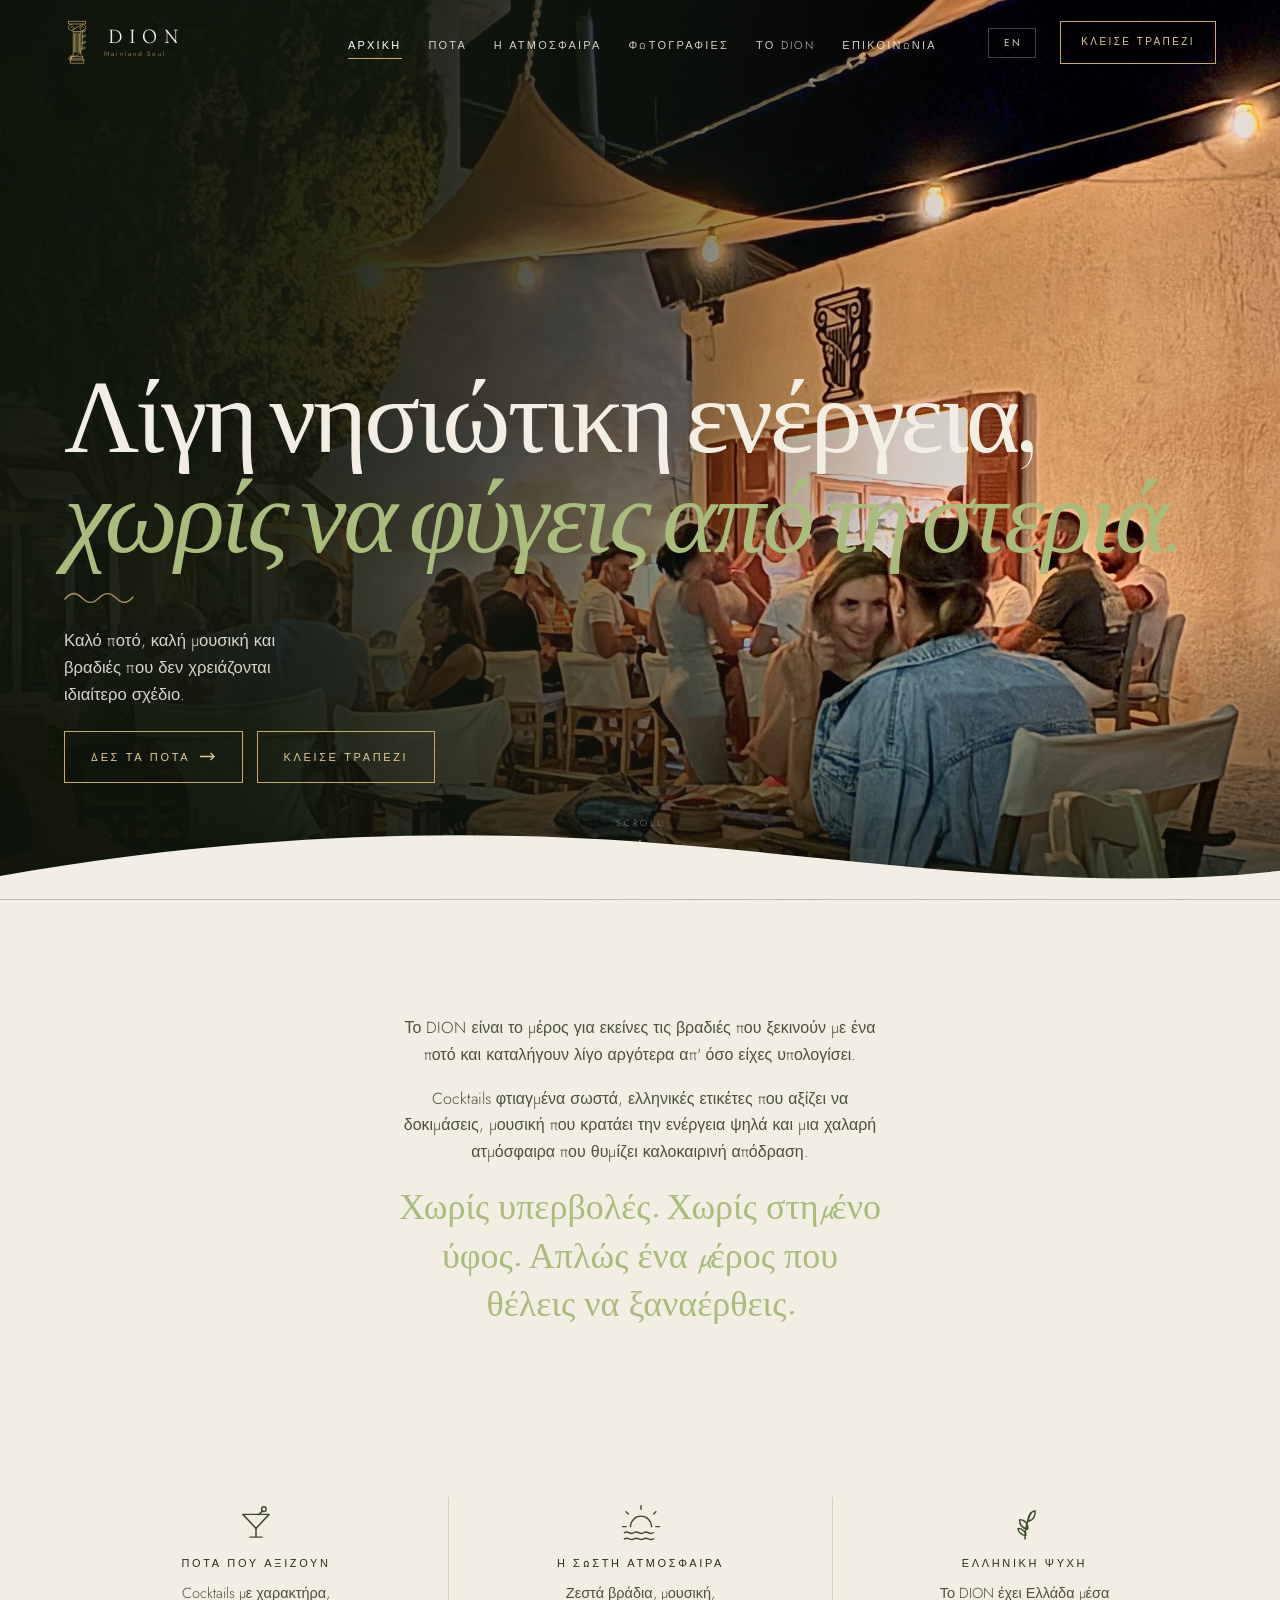
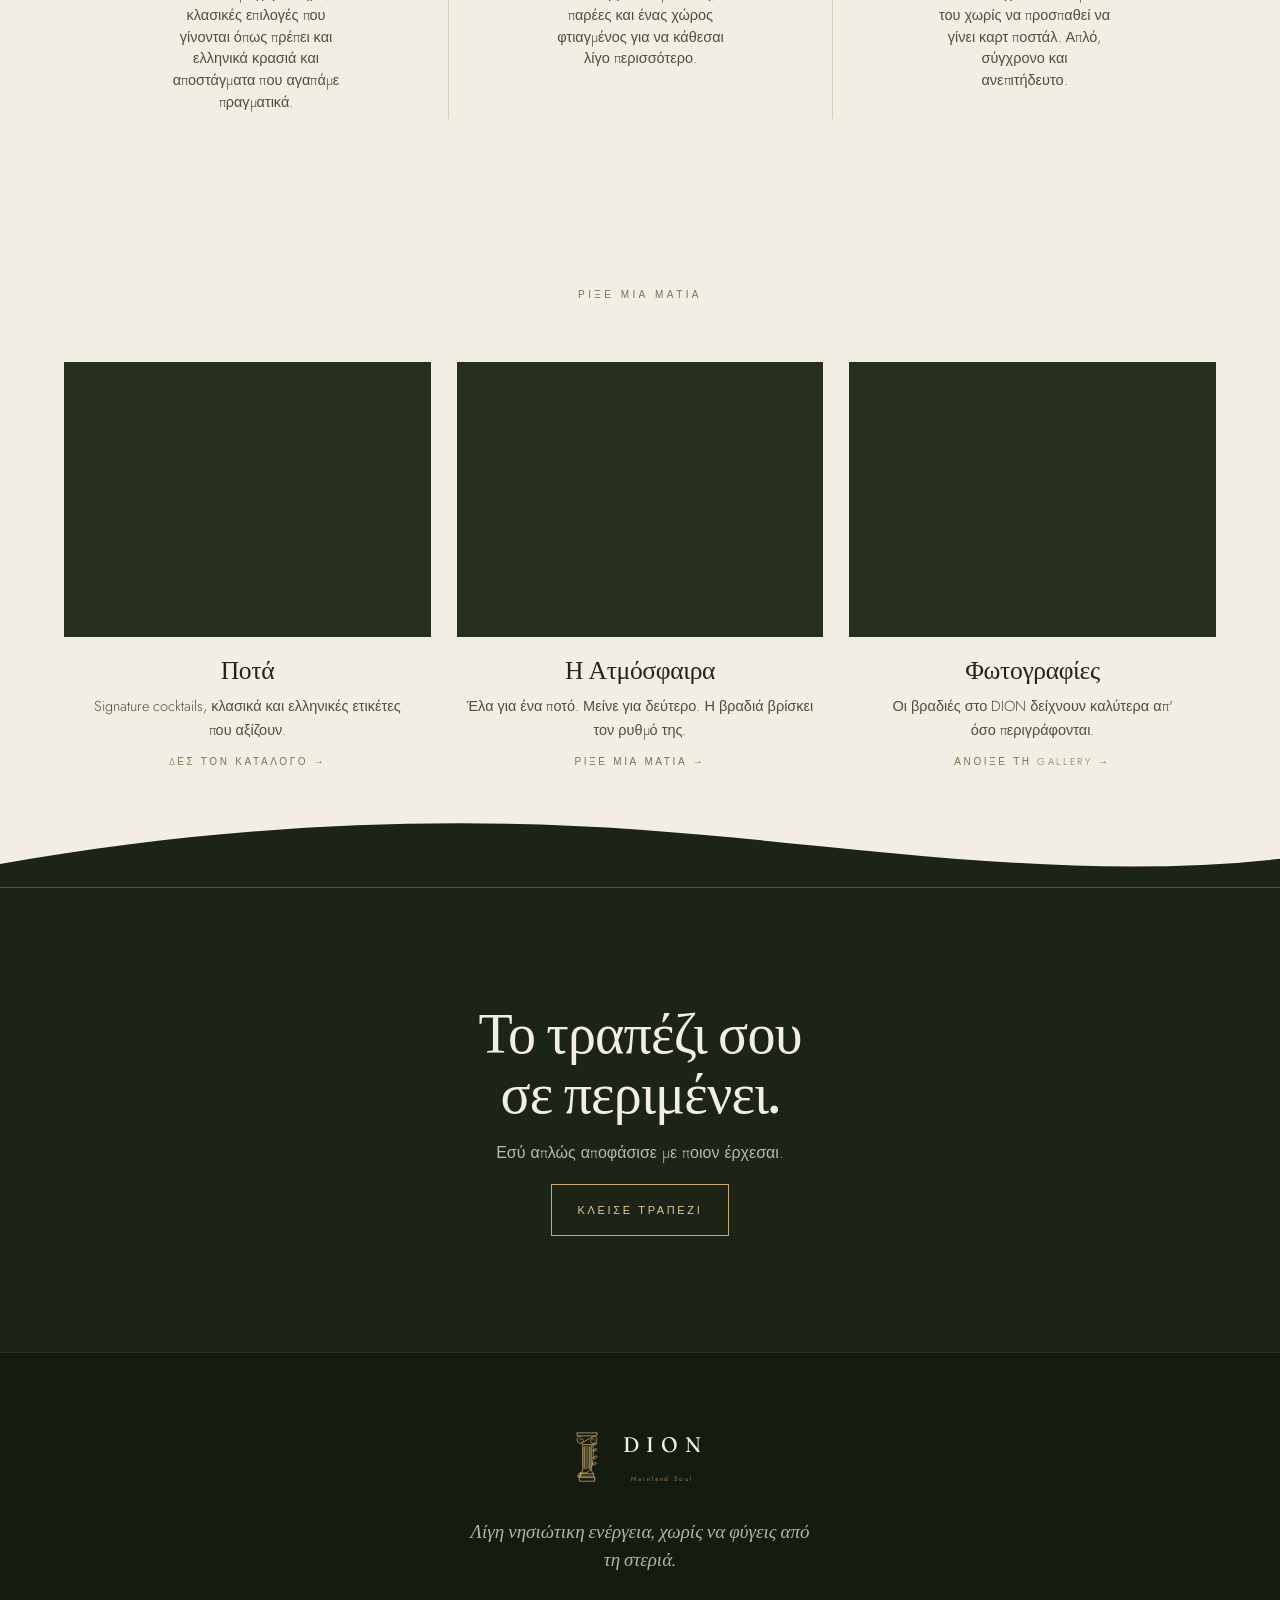
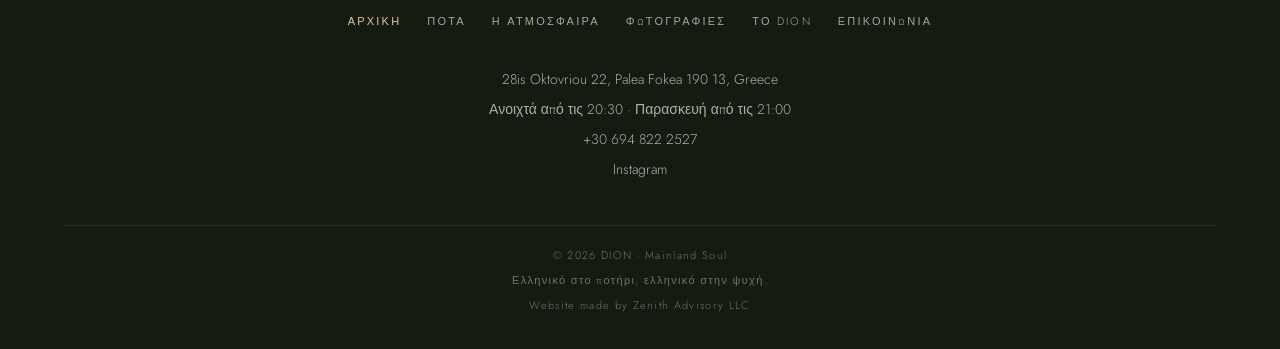
==== commit c23d395b: "Footer credit: Website made by Zenith Advisory LLC In build.py, so it is on all seven pages and surv" ====
--- a/index.html
+++ b/index.html
@@ -263,6 +263,7 @@
     <div class="foot__base">
       <span>© <span id="year">2026</span> DION · Mainland Soul</span>
       <span><span class="l-el">Ελληνικό στο ποτήρι, ελληνικό στην ψυχή.</span><span class="l-en">Greek in the glass, Greek at heart.</span></span>
+      <span class="built-by">Website made by Zenith Advisory LLC</span>
     </div>
   </div>
 </footer>
